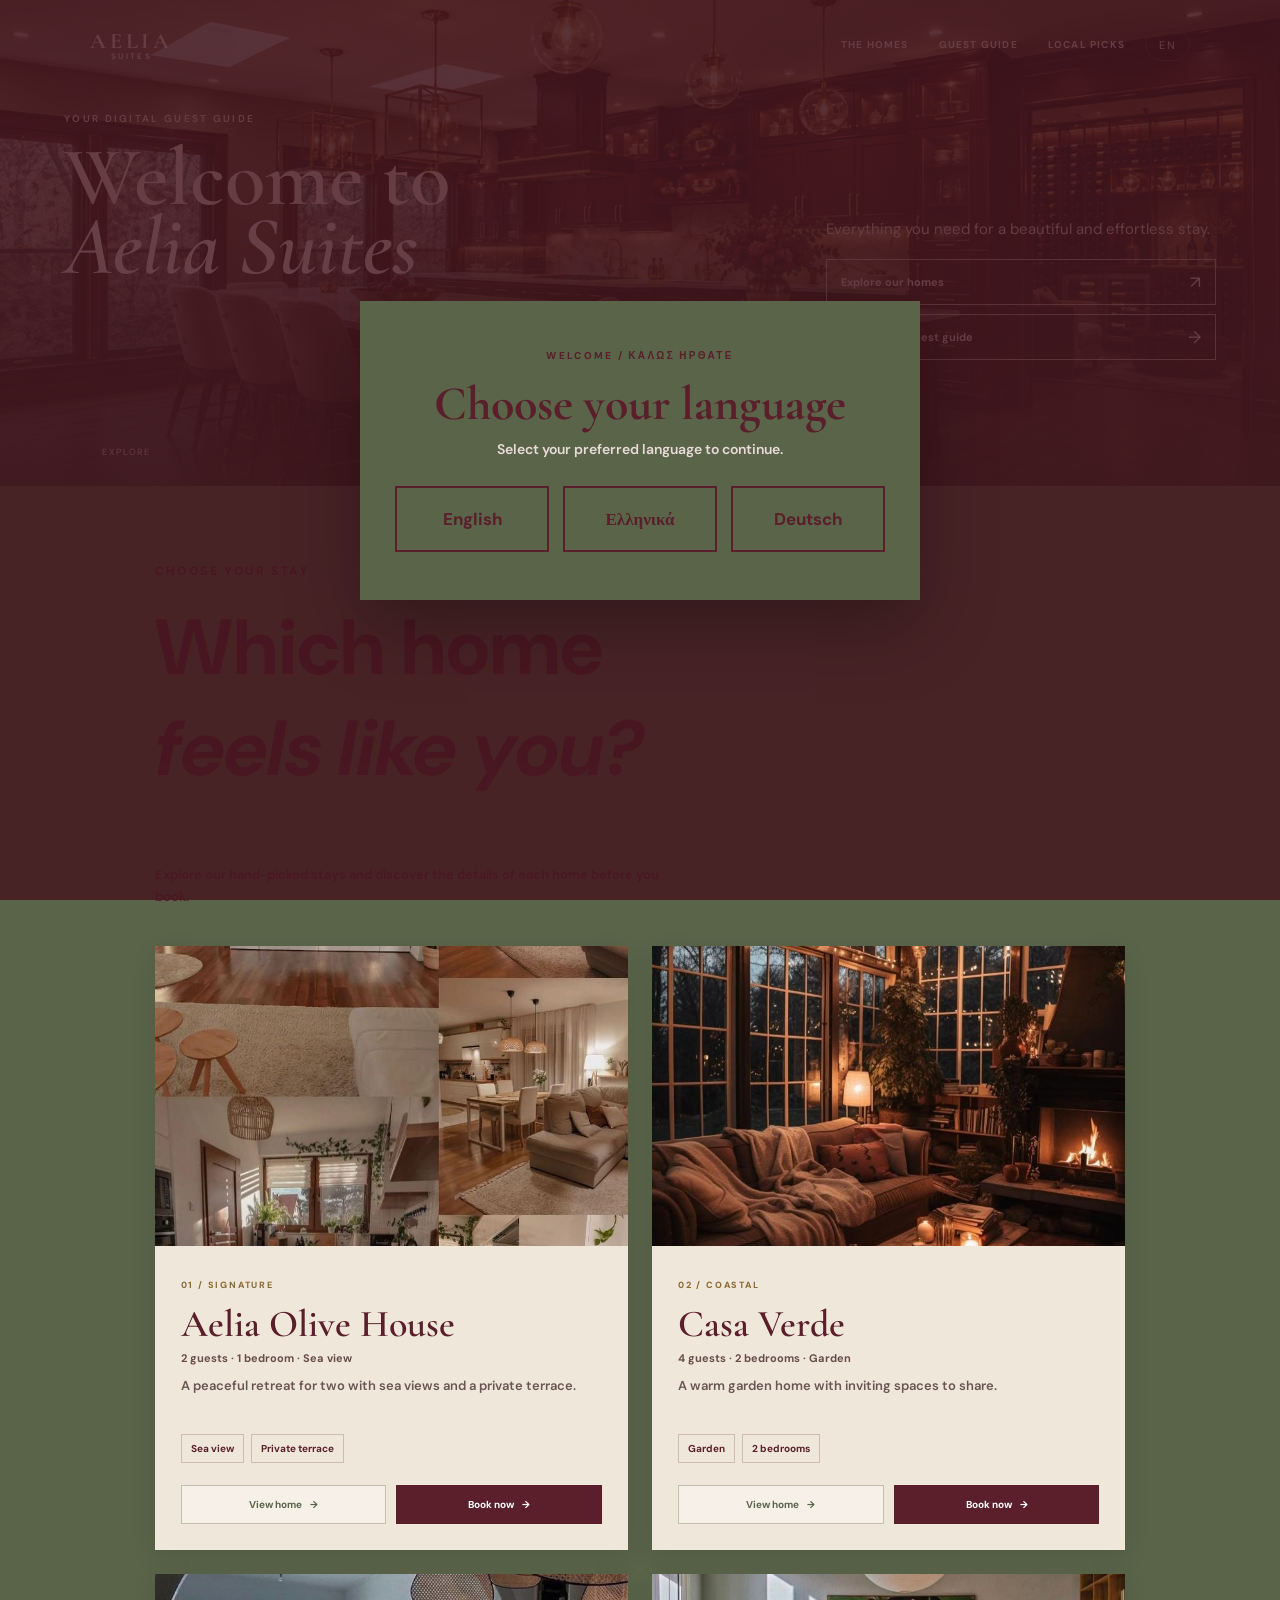
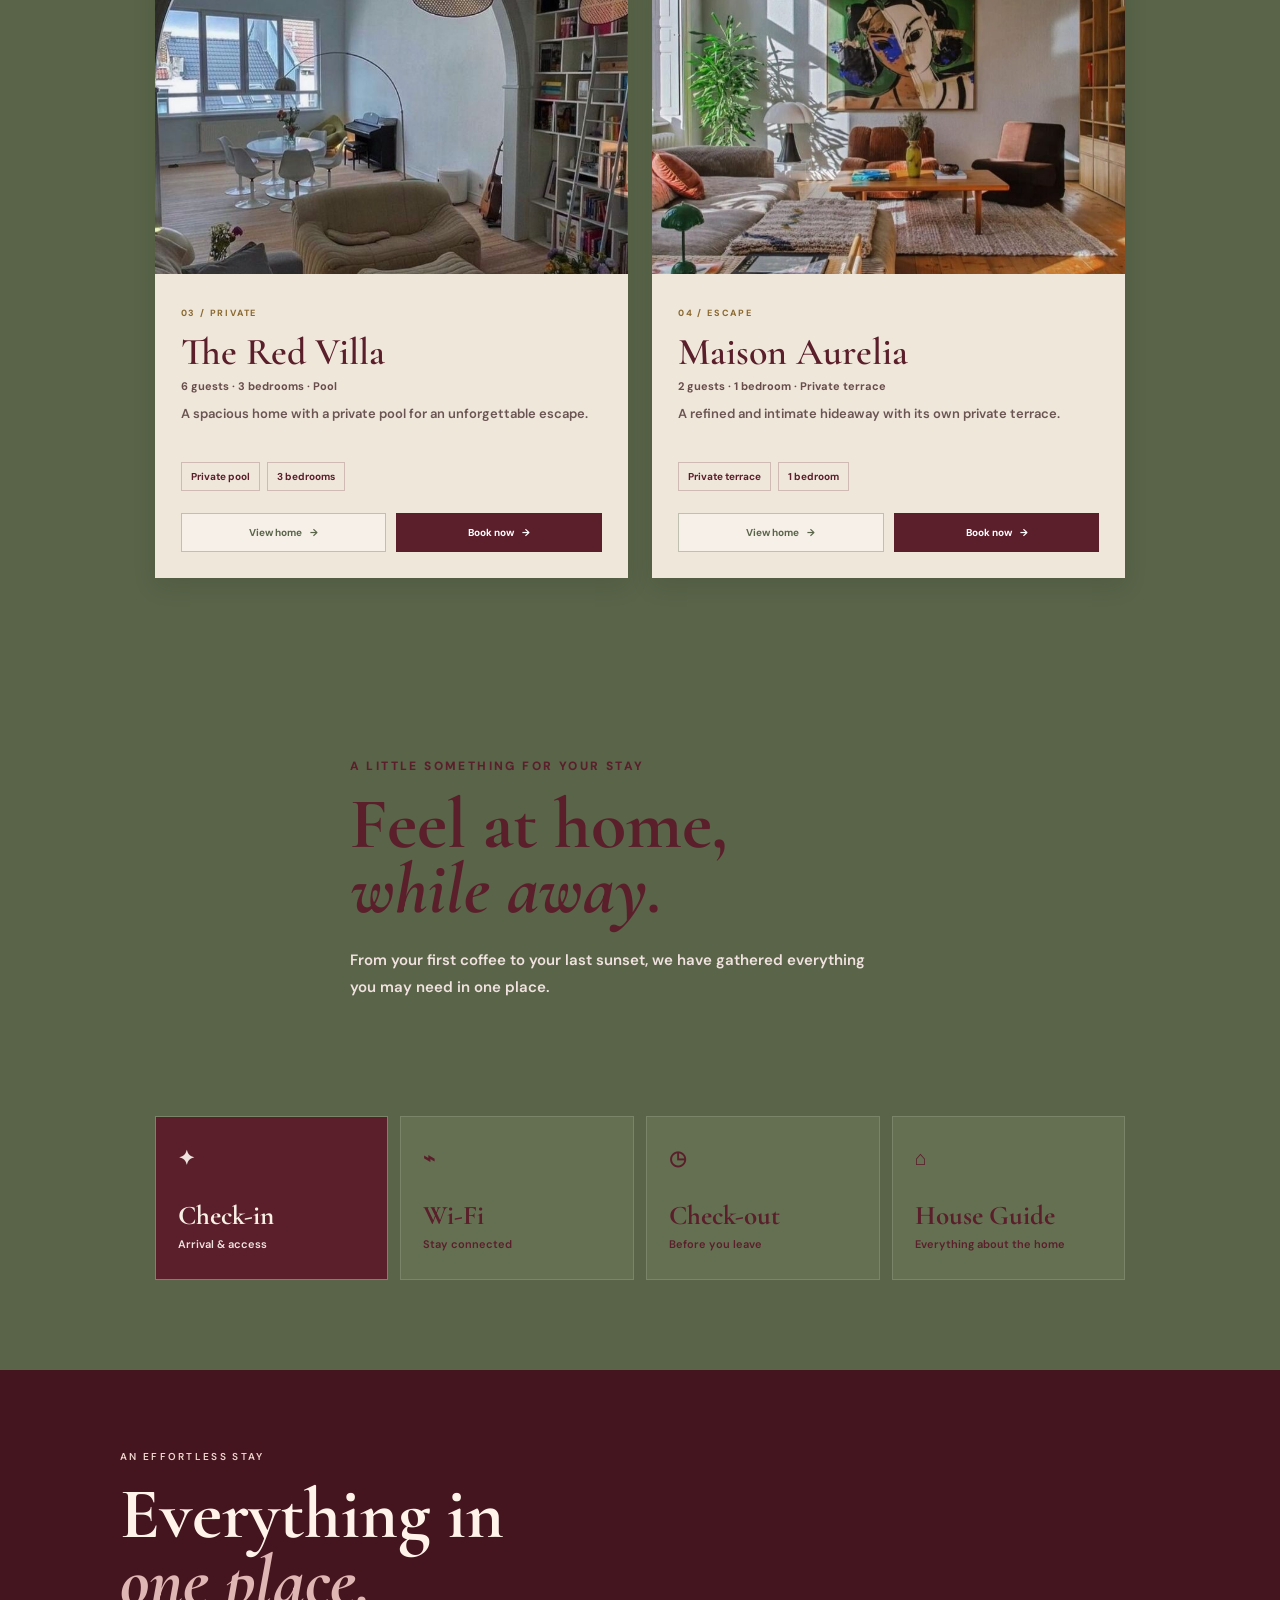
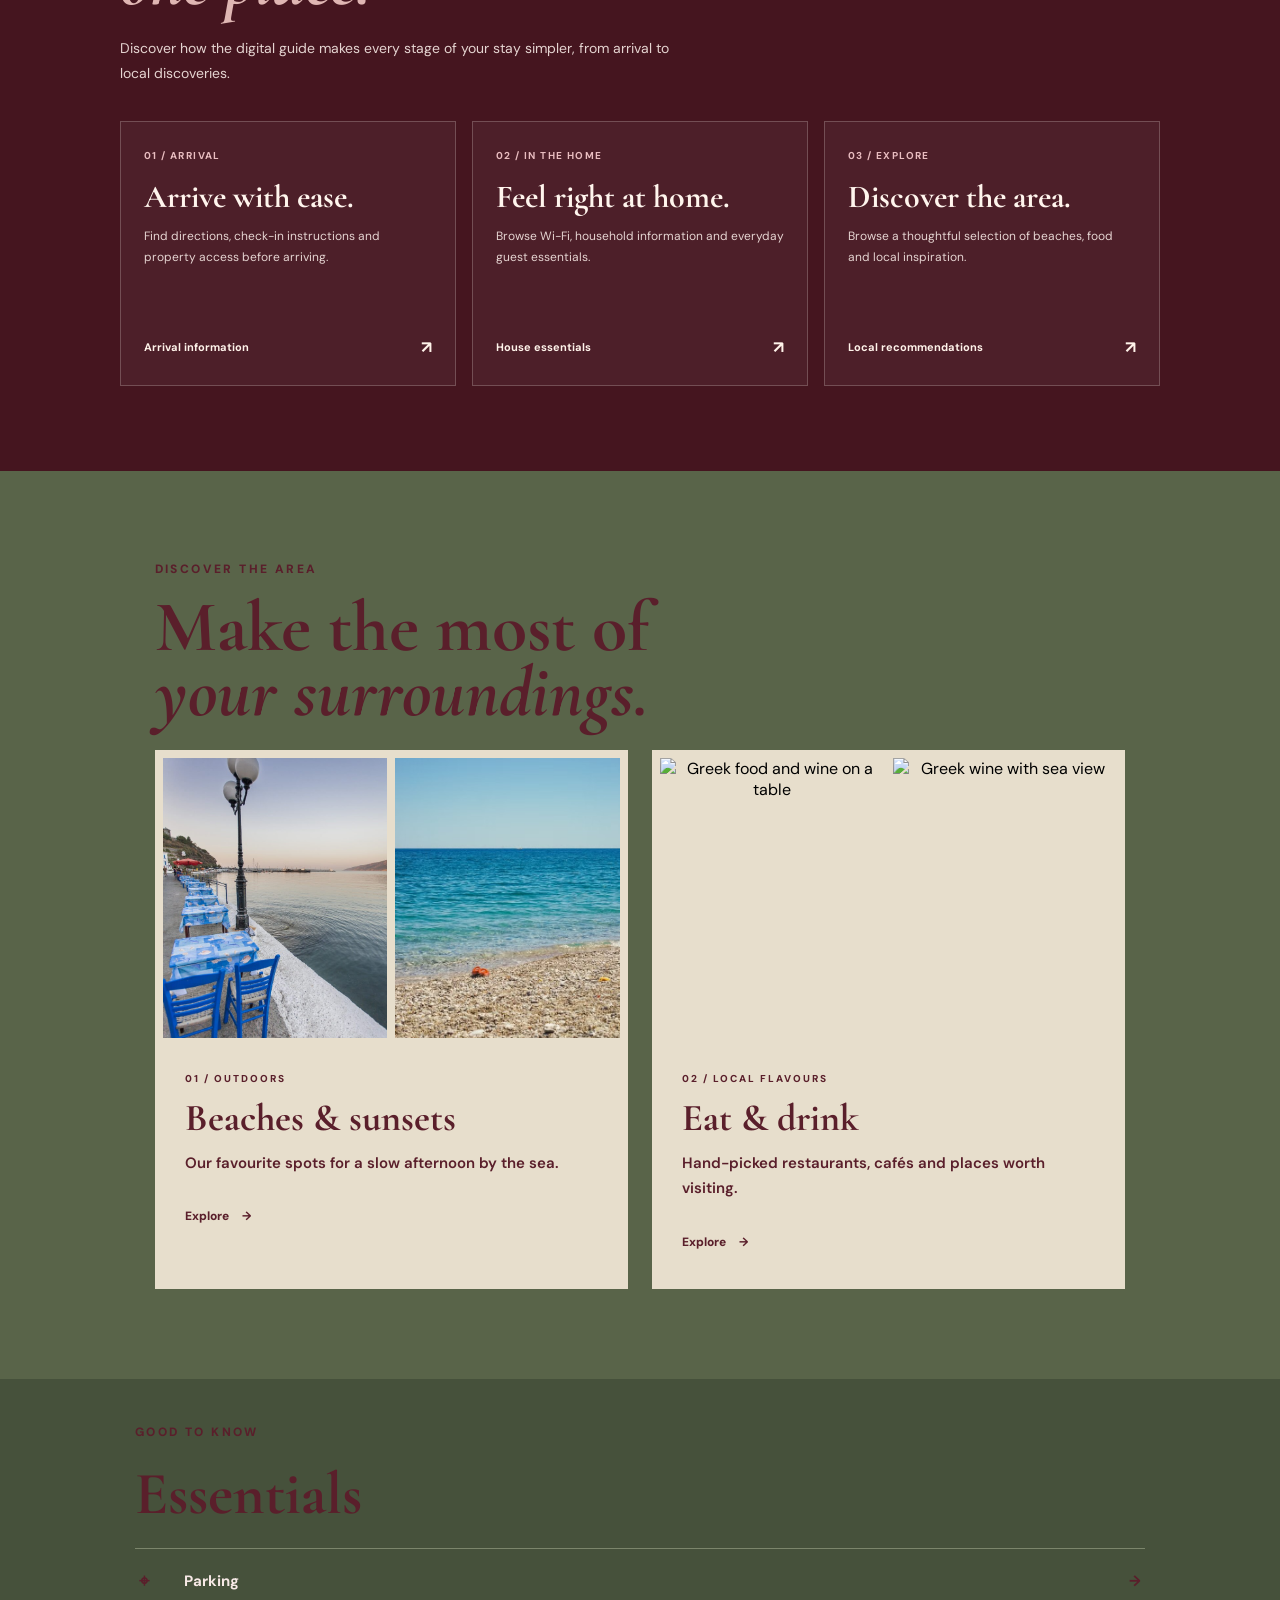
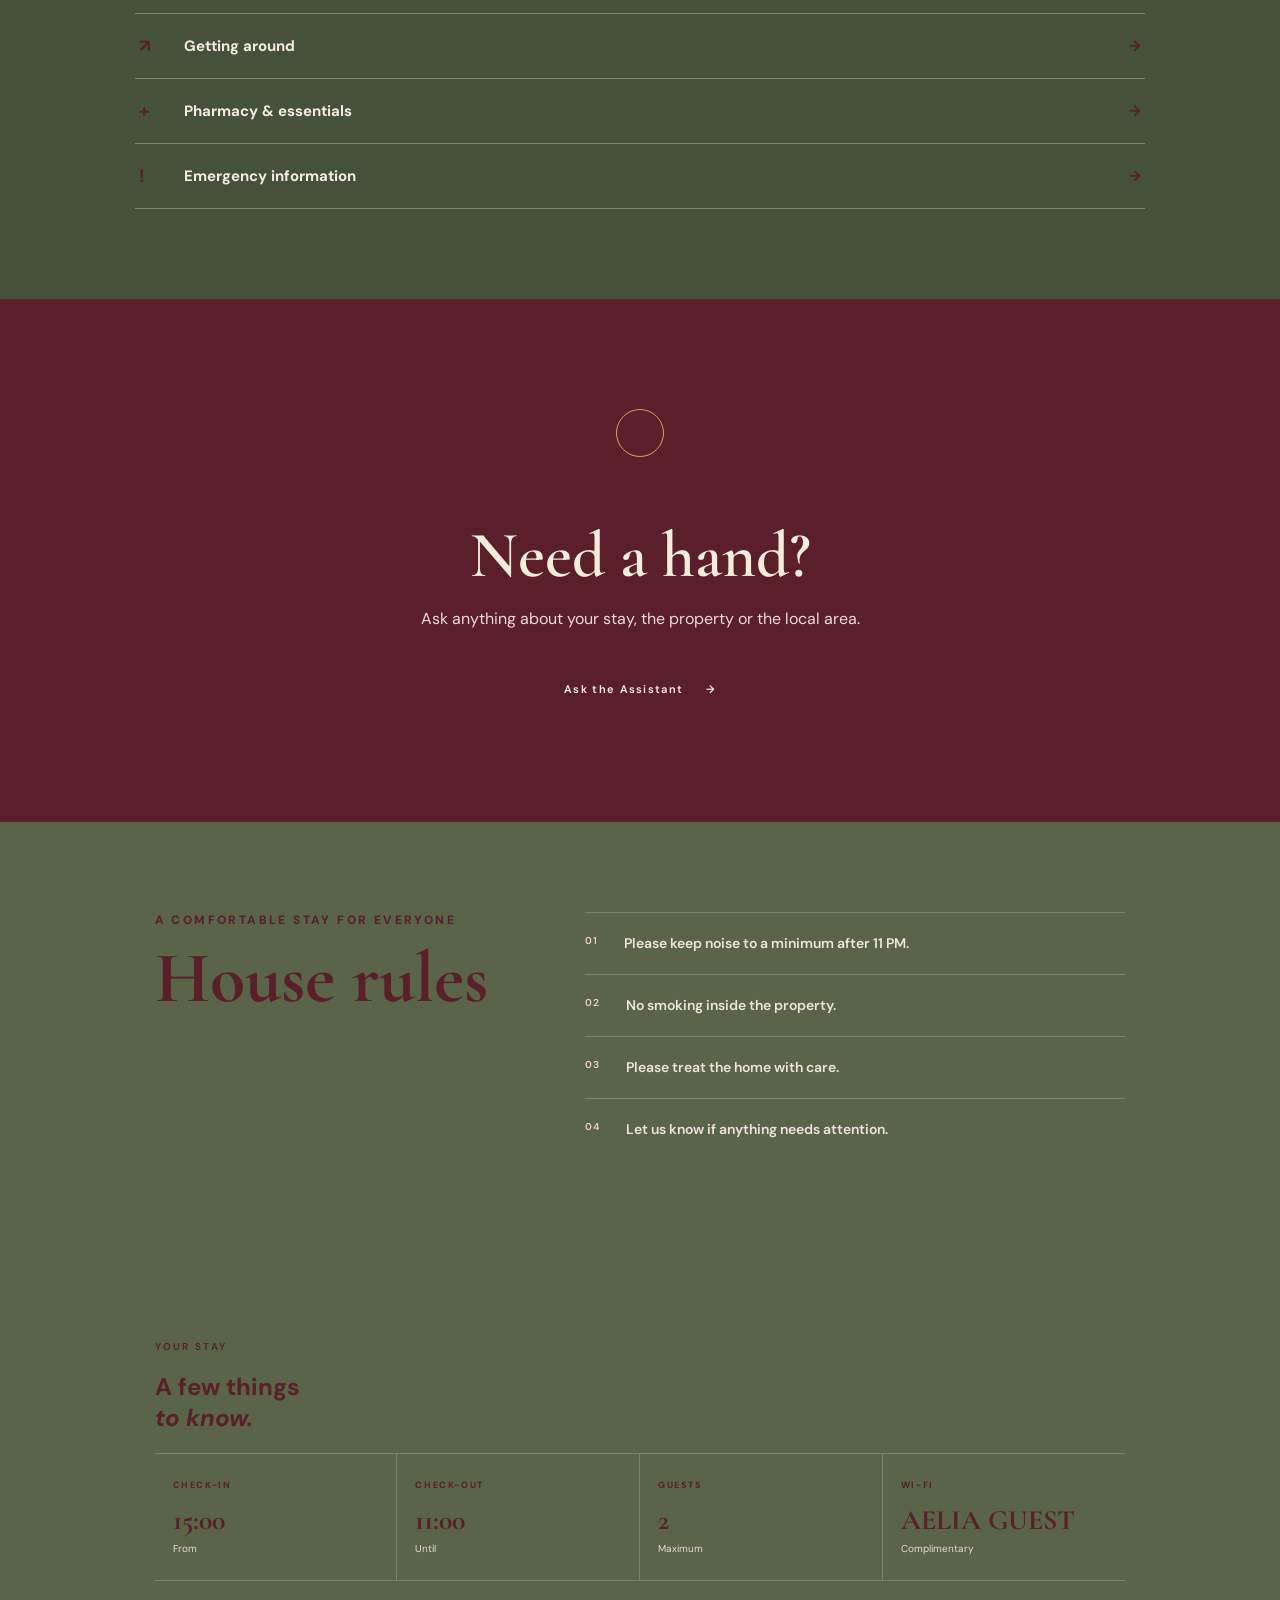
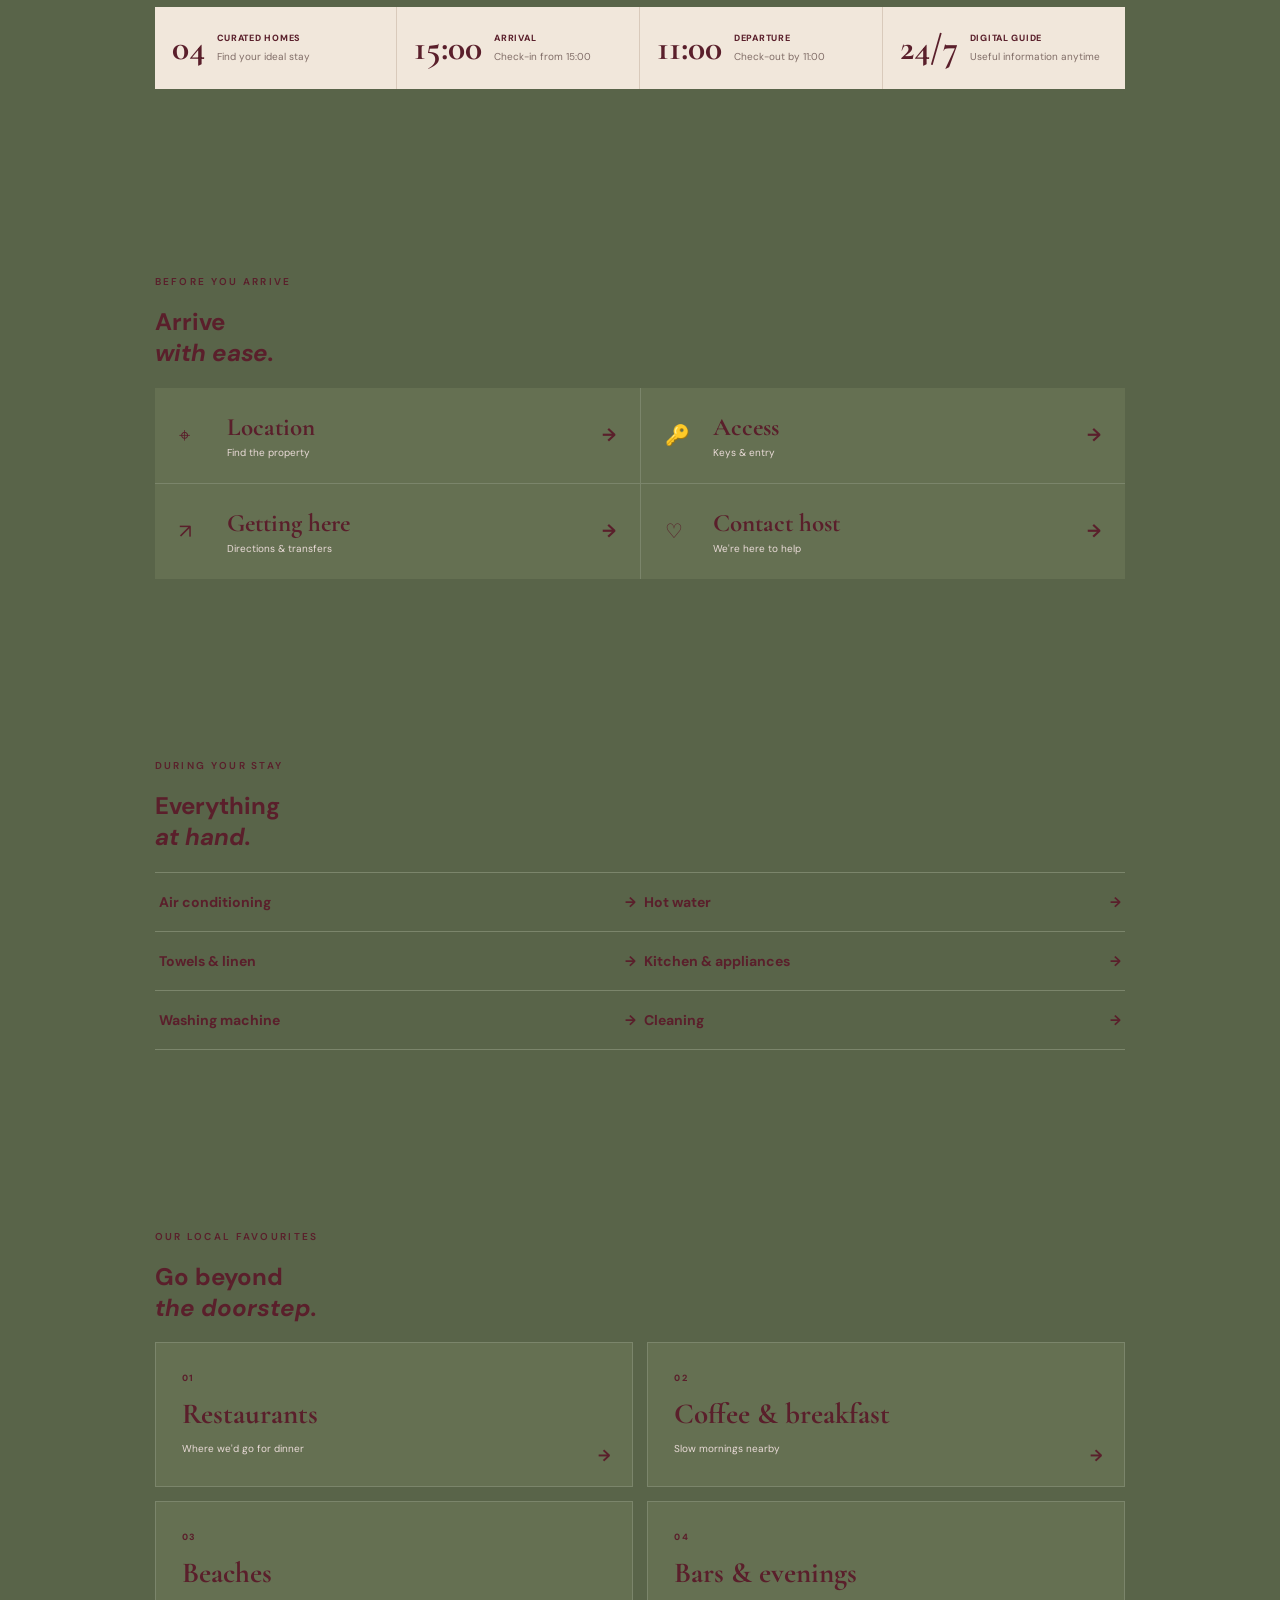
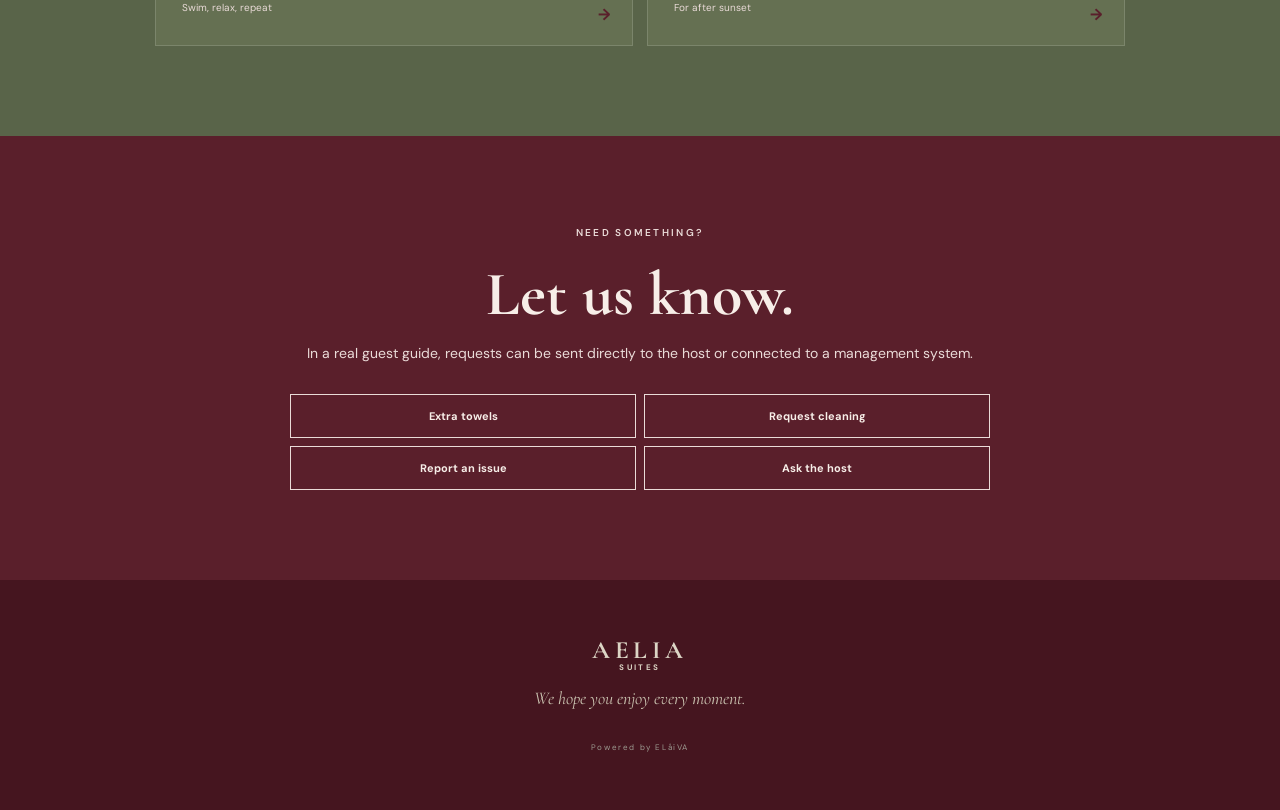
==== index.html @ 98fcf768 "Move hero description and action buttons to right, aligned with Suites" ====
<!DOCTYPE html>
<html lang="en">
<head>
<meta charset="UTF-8">
<meta name="viewport" content="width=device-width, initial-scale=1.0">
<meta name="theme-color" content="#536044">
<title>Aelia Suites — Guest Guide</title>
<link rel="preconnect" href="https://fonts.googleapis.com">
<link rel="preconnect" href="https://fonts.gstatic.com" crossorigin>
<link href="https://fonts.googleapis.com/css2?family=Cormorant+Garamond:wght@500;600;700&family=DM+Sans:wght@400;500;600&display=swap" rel="stylesheet">
<link rel="stylesheet" href="style.css?v=20261008-11">
<style>.stay-picker{padding-top:30px}.picker-intro{max-width:540px;color:#5a1f2b;line-height:1.7;font-size:13px}.house-grid{display:grid;grid-template-columns:repeat(2,1fr);gap:18px;margin-top:38px}.house-card{padding:0;border:0;background:#e5dccb;text-align:left;color:#36382f;overflow:hidden;transition:.3s}.house-card:hover{transform:translateY(-5px)}.house-card img{width:100%;height:320px;display:block;object-fit:cover}.house-card div{padding:22px 24px 25px}.house-card span{font-size:9px;letter-spacing:.2em;color:#8b6a32}.house-card h3{font:600 32px 'Cormorant Garamond';margin:8px 0 4px}.house-card p{font-size:11px;color:#777268;margin-bottom:20px}.house-card strong{font-size:10px;color:#596449}.house-card strong b{color:#a47a32;margin-left:10px}.property-details{display:grid;grid-template-columns:repeat(2,1fr);gap:1px;background:#d4c8b3;margin:25px 0}.property-details div{background:#f4ecdd;padding:15px}.property-details small{display:block;color:#8c877b;font-size:8px;letter-spacing:.15em;margin-bottom:5px}.property-details b{font:600 20px 'Cormorant Garamond';color:#3e4337}.modal-book{width:100%;margin-top:4px}@media(max-width:760px){.house-grid{grid-template-columns:1fr}.house-card img{height:250px}}</style><style>
.property-modal{max-width:720px;overflow:hidden;padding:0}
.property-modal .property-image{width:100%;height:330px;display:block;object-fit:cover}
.property-modal .property-copy{padding:28px 30px 30px}
.property-modal .property-copy .eyebrow{margin-top:0}
.property-modal .property-copy .property-book{margin-top:22px;width:100%}
.booking-modal{max-width:620px}
.booking-modal h2{margin-bottom:6px}
.booking-subtitle{font-size:12px;color:#777268;margin:0 0 22px;line-height:1.6}
.booking-form{display:grid;gap:14px}
.booking-form .field{display:grid;gap:7px}
.booking-form label{font-size:9px;letter-spacing:.14em;text-transform:uppercase;color:#777268}
.booking-form input,.booking-form select{width:100%;box-sizing:border-box;border:1px solid #d4c8b3;background:#f8f1e4;padding:13px 14px;font:500 13px 'DM Sans';color:#36382f;outline:none}
.booking-form input:focus,.booking-form select:focus{border-color:#a47a32}
.booking-row{display:grid;grid-template-columns:1fr 1fr;gap:14px}
.booking-note{font-size:10px;color:#8c877b;line-height:1.5;margin:2px 0}
.booking-success{display:none;text-align:center;padding:28px 10px}
.booking-success.show{display:block}
.booking-success h3{font:600 30px 'Cormorant Garamond';margin:8px 0}
.booking-success p{font-size:12px;color:#777268;line-height:1.6}
.booking-form.hidden{display:none}
@media(max-width:760px){.booking-row{grid-template-columns:1fr}.booking-modal{max-width:calc(100vw - 32px)}}
@media(max-width:760px){.property-modal .property-image{height:240px}.property-modal .property-copy{padding:22px}}
</style><style>
.language-modal{position:fixed;inset:0;background:rgba(69,21,31,.82);display:flex;align-items:center;justify-content:center;padding:20px;z-index:100}.language-box{width:min(560px,100%);background:#596449;color:#5a1f2b;text-align:center;padding:48px 35px;box-shadow:0 25px 70px rgba(0,0,0,.3)}.language-box .eyebrow{color:#5a1f2b;font-weight:800}.language-box h2{font:700 48px/1 "Cormorant Garamond";margin:8px 0 12px}.language-box>p:not(.eyebrow){font-size:14px;font-weight:600;color:#eadbd8}.language-options{display:grid;grid-template-columns:repeat(3,1fr);gap:14px;margin-top:28px}.language-options button{border:2px solid #5a1f2b;background:transparent;color:#5a1f2b;padding:20px 12px;font:700 17px "DM Sans";transition:.2s}.language-options button:hover{background:#5a1f2b;color:#f7eee8}.language-modal.hidden{display:none}@media(max-width:760px){.language-box{padding:38px 22px}.language-box h2{font-size:40px}.language-options{grid-template-columns:1fr}}
</style><style id="aelia-full-photo-on-mobile">
.aelia-full-mobile-photo{display:none}
@media(max-width:760px){
  .hero{min-height:0!important;background:#241d1c!important;padding-bottom:66px}
  .hero::before{display:none!important;content:none!important}
  .aelia-full-mobile-photo{display:block;width:100%;height:auto!important;max-width:100%;object-fit:contain!important;aspect-ratio:1536 / 668;position:relative;z-index:1}
  .hero-copy{padding:24px 7% 0!important;max-width:none}
  .hero-overlay{pointer-events:none}
  .hero .scroll{bottom:21px}
}
</style><style id="aelia-demo-improvements">
html{scroll-padding-top:24px}
.demo-top-nav{gap:20px}
.demo-top-links{margin-left:auto;display:flex;align-items:center;gap:clamp(15px,2.5vw,30px)}
.demo-top-links a{font-size:10px;letter-spacing:.12em;font-weight:700;color:#fff4ea;text-decoration:none;white-space:nowrap}
.demo-top-links a:hover{opacity:.7}
.demo-actions{display:flex;flex-wrap:wrap;gap:11px;margin-top:24px}
.demo-actions a{display:inline-flex;justify-content:space-between;align-items:center;gap:23px;padding:15px 18px;text-decoration:none;font-size:11px;font-weight:700;transition:transform .2s}
.demo-actions a:hover{transform:translateY(-2px)}
.demo-action-primary{background:transparent;color:#fff4ea;border:1px solid rgba(255,244,234,.7)}
.demo-action-secondary{color:#fff4ea;border:1px solid rgba(255,244,234,.7)}
.demo-actions b{font-size:17px;font-weight:400}
.demo-mobile-navigation{display:none}
.demo-quick-facts{display:grid;grid-template-columns:repeat(4,minmax(0,1fr));max-width:1150px;margin:-25px auto 0;position:relative;z-index:3;background:#f1e7db;color:#5a1f2b;box-shadow:0 13px 38px rgba(14,20,14,.19)}
.demo-quick-facts article{padding:23px 17px;display:flex;align-items:center;gap:12px;border-right:1px solid #d9cabb;min-width:0}
.demo-quick-facts article:last-child{border:0}
.demo-quick-facts strong{font:700 clamp(26px,2.8vw,39px)/1 'Cormorant Garamond',serif;white-space:nowrap}
.demo-quick-facts span{display:block;font-size:9px;font-weight:800;letter-spacing:.08em}
.demo-quick-facts small{display:block;color:#806d67;font-size:10px;line-height:1.5;margin-top:5px}
#stays{padding-top:77px}
#stays .house-grid{gap:24px}
#stays .house-card{background:#f0e7db;box-shadow:0 8px 22px rgba(25,35,19,.12)}
#stays .house-card:hover{box-shadow:0 17px 34px rgba(25,35,19,.2)}
#stays .house-card>img{height:300px;object-fit:cover}
#stays .house-card>div{padding:26px}
#stays .house-card h3{font-size:38px}
#stays .house-card .demo-home-meta{font-size:11px;color:#684d4b;font-weight:700;margin-bottom:10px}
#stays .house-card .demo-home-desc{font-size:13px;line-height:1.7;min-height:44px;color:#6a5553;margin:0 0 15px}
.demo-home-features{display:flex;flex-wrap:wrap;gap:7px;list-style:none;margin:0 0 22px;padding:0}
.demo-home-features li{border:1px solid rgba(90,31,43,.22);font-size:10px;font-weight:700;color:#5a1f2b;padding:7px 9px}
#stays .house-card .house-actions{padding:0}
.demo-experience{max-width:none;background:#45151f!important;color:#f6e9df;padding-top:80px;padding-bottom:85px}
.demo-experience-intro,.demo-experience-grid{max-width:1040px;margin-left:auto;margin-right:auto}
.demo-experience-intro .eyebrow{color:#efd4ce}
.demo-experience-intro h2{font:700 clamp(48px,6vw,72px)/.94 'Cormorant Garamond',serif;margin-bottom:20px;color:#fff3ea}
.demo-experience-intro h2 em{color:#dfb6b3}
.demo-experience-intro>p:last-child{font-size:14px;color:#e5d4d1;line-height:1.8;max-width:550px}
.demo-experience-grid{display:grid;grid-template-columns:repeat(3,minmax(0,1fr));gap:16px;margin-top:35px}
.demo-experience-grid article{display:flex;flex-direction:column;min-height:265px;padding:27px 23px;border:1px solid rgba(243,231,225,.23);background:rgba(255,255,255,.045)}
.demo-experience-grid article>span{font-size:10px;font-weight:700;letter-spacing:.14em;color:#e9bdc0}
.demo-experience-grid h3{font:700 32px/1.06 'Cormorant Garamond',serif;color:#fff5ed;margin:18px 0 12px}
.demo-experience-grid p{font-size:12px;line-height:1.7;color:#e5d4d1}
.demo-experience-grid a{display:flex;align-items:center;justify-content:space-between;color:#fff3ea;text-decoration:none;font-size:11px;font-weight:700;margin-top:auto}
.demo-experience-grid a b{font-size:17px}
@media(max-width:880px){.demo-top-links{gap:12px}.demo-top-links a{font-size:9px}.demo-quick-facts{margin:-18px 5% 0;grid-template-columns:repeat(2,minmax(0,1fr))}.demo-quick-facts article:nth-child(2){border:0}.demo-quick-facts article:nth-child(-n+2){border-bottom:1px solid #d9cabb}}
@media(max-width:760px){
.demo-top-links{display:none}
.demo-mobile-navigation{display:flex;gap:10px;justify-content:space-around;background:#45151f;padding:16px 10px}
.demo-mobile-navigation a{font-size:10px;letter-spacing:.05em;color:#f9e9e4;font-weight:700;text-decoration:none}
.demo-actions{margin-top:20px}
.demo-actions a{width:100%;min-height:47px}
.demo-quick-facts{margin:0;box-shadow:none}
.demo-quick-facts article{gap:9px;padding:18px 12px}
.demo-quick-facts strong{font-size:28px}
#stays{padding-top:60px}
#stays .house-card>img{height:260px}
#stays .house-card>div{padding:22px}
#stays .house-card h3{font-size:34px}
#stays .house-card .demo-home-desc{min-height:0}
.demo-experience{padding:65px 6%}
.demo-experience-grid{grid-template-columns:1fr;gap:11px}
.demo-experience-grid article{min-height:0;padding:23px}
.demo-experience-intro h2{font-size:52px}
}
@media(max-width:370px){.demo-quick-facts strong{font-size:23px}.demo-quick-facts article{gap:6px}}
@media(prefers-reduced-motion:reduce){.demo-actions a{transition:none}}
</style><style id="restored-guest-facts-placement">
/* Keep the original stay overview lower on the page; no floating strip under the hero. */
.demo-quick-facts-restored{margin:26px auto 6px;max-width:1020px;box-shadow:none}
@media(max-width:900px){.demo-quick-facts-restored{margin:24px 0 5px}}
</style></head>
<body><div class="language-modal" id="languageModal"><div class="language-box"><p class="eyebrow">WELCOME / ΚΑΛΩΣ ΗΡΘΑΤΕ</p><h2>Choose your language</h2><p>Select your preferred language to continue.</p><div class="language-options"><button onclick="setLanguage('en')">English</button><button onclick="setLanguage('el')">Ελληνικά</button><button onclick="setLanguage('de')">Deutsch</button></div></div></div>
<header class="hero">
  <div class="hero-overlay"></div>
  <nav class="demo-top-nav"><span class="brand">AELIA <small>SUITES</small></span><div class="demo-top-links"><a href="#stays">THE HOMES</a><a href="#guest-guide">GUEST GUIDE</a><a href="#local-picks">LOCAL PICKS</a></div><button type="button" class="lang" id="currentLang" onclick="showLanguagePicker();return false;">EN</button></nav>
  <img class="aelia-full-mobile-photo" src="assets/aelia-hero-desktop.jpg?v=20261008-5" width="1536" height="668" alt="Aelia Suites interior" decoding="async">
  <div class="hero-copy">
    <div class="hero-heading">
      <p class="eyebrow">YOUR DIGITAL GUEST GUIDE</p>
      <h1>Welcome to<br><em>Aelia Suites</em></h1>
    </div>
    <div class="hero-side-content">
      <p class="intro">Everything you need for a beautiful and effortless stay.</p>
      <div class="demo-actions"><a href="#stays" class="demo-action-primary">Explore our homes <b aria-hidden="true">↗</b></a><a href="#guest-guide" class="demo-action-secondary">Explore the guest guide <b aria-hidden="true">→</b></a></div>
    </div>
  </div>
  <div class="scroll">EXPLORE <span>↓</span></div>
</header>

<main>
<nav class="demo-mobile-navigation" aria-label="Explore the demo"><a href="#stays">THE HOMES</a><a href="#guest-guide">GUEST GUIDE</a><a href="#local-picks">LOCAL PICKS</a></nav>
<section class="stay-picker section" id="stays">
<div class="section-heading"><p class="eyebrow olive">CHOOSE YOUR STAY</p><h2>Which home<br><em>feels like you?</em></h2><p class="picker-intro">Explore our hand-picked stays and discover the details of each home before you book.</p></div>
<div class="house-grid">
<article class="house-card"><img src="airbnb.jpg" alt="Aelia Olive House"><div><span>01 / SIGNATURE</span><h3>Aelia Olive House</h3><p class="demo-home-meta">2 guests · 1 bedroom · Sea view</p><p class="demo-home-desc">A peaceful retreat for two with sea views and a private terrace.</p><ul class="demo-home-features"><li>Sea view</li><li>Private terrace</li></ul><div class="house-actions"><button type="button" onclick="openProperty(0)">View home <b>→</b></button><button type="button" class="book-now" onclick="openBookingFor(0)">Book now <b>→</b></button></div></div></article>
<article class="house-card"><img src="airbnb1.jpg" alt="Casa Verde"><div><span>02 / COASTAL</span><h3>Casa Verde</h3><p class="demo-home-meta">4 guests · 2 bedrooms · Garden</p><p class="demo-home-desc">A warm garden home with inviting spaces to share.</p><ul class="demo-home-features"><li>Garden</li><li>2 bedrooms</li></ul><div class="house-actions"><button type="button" onclick="openProperty(1)">View home <b>→</b></button><button type="button" class="book-now" onclick="openBookingFor(1)">Book now <b>→</b></button></div></div></article>
<article class="house-card"><img src="airbnb2.jpg" alt="The Red Villa"><div><span>03 / PRIVATE</span><h3>The Red Villa</h3><p class="demo-home-meta">6 guests · 3 bedrooms · Pool</p><p class="demo-home-desc">A spacious home with a private pool for an unforgettable escape.</p><ul class="demo-home-features"><li>Private pool</li><li>3 bedrooms</li></ul><div class="house-actions"><button type="button" onclick="openProperty(2)">View home <b>→</b></button><button type="button" class="book-now" onclick="openBookingFor(2)">Book now <b>→</b></button></div></div></article>
<article class="house-card"><img src="airbnb3.jpg" alt="Maison Aurelia"><div><span>04 / ESCAPE</span><h3>Maison Aurelia</h3><p class="demo-home-meta">2 guests · 1 bedroom · Private terrace</p><p class="demo-home-desc">A refined and intimate hideaway with its own private terrace.</p><ul class="demo-home-features"><li>Private terrace</li><li>1 bedroom</li></ul><div class="house-actions"><button type="button" onclick="openProperty(3)">View home <b>→</b></button><button type="button" class="book-now" onclick="openBookingFor(3)">Book now <b>→</b></button></div></div></article>
</div></section>

<section class="welcome section" id="guest-guide">
  <p class="eyebrow olive">A LITTLE SOMETHING FOR YOUR STAY</p>
  <h2>Feel at home,<br><em>while away.</em></h2>
  <p>From your first coffee to your last sunset, we have gathered everything you may need in one place.</p>
</section>

<section class="quick-grid section">
  <button class="card featured" onclick="openInfo('checkin')"><span>✦</span><strong>Check-in</strong><small>Arrival & access</small></button>
  <button class="card" onclick="openInfo('wifi')"><span>⌁</span><strong>Wi-Fi</strong><small>Stay connected</small></button>
  <button class="card" onclick="openInfo('checkout')"><span>◷</span><strong>Check-out</strong><small>Before you leave</small></button>
  <button class="card" onclick="openInfo('house')"><span>⌂</span><strong>House Guide</strong><small>Everything about the home</small></button>
</section>
<section class="demo-experience section" aria-label="Guest experience details">
  <div class="demo-experience-intro"><p class="eyebrow">AN EFFORTLESS STAY</p><h2>Everything in<br><em>one place.</em></h2><p>Discover how the digital guide makes every stage of your stay simpler, from arrival to local discoveries.</p></div>
  <div class="demo-experience-grid">
    <article><span>01 / ARRIVAL</span><h3>Arrive with ease.</h3><p>Find directions, check-in instructions and property access before arriving.</p><a href="#arrival-details">Arrival information <b aria-hidden="true">↗</b></a></article>
    <article><span>02 / IN THE HOME</span><h3>Feel right at home.</h3><p>Browse Wi-Fi, household information and everyday guest essentials.</p><a href="#during-details">House essentials <b aria-hidden="true">↗</b></a></article>
    <article><span>03 / EXPLORE</span><h3>Discover the area.</h3><p>Browse a thoughtful selection of beaches, food and local inspiration.</p><a href="#local-picks">Local recommendations <b aria-hidden="true">↗</b></a></article>
  </div>
</section>

<section class="discover section" id="local-picks">
  <div class="section-heading"><p class="eyebrow olive">DISCOVER THE AREA</p><h2>Make the most of<br><em>your surroundings.</em></h2></div>
  <div class="places">
    <article><div class="temporary-beach-gallery"><button type="button" onclick="openDiscoverGallery('beach',0)"><img src="assets/beach-tables.jpg" alt="Seafront tables by the water"></button><button type="button" onclick="openDiscoverGallery('beach',1)"><img src="assets/beach-sea.jpg" alt="Beach and clear blue sea"></button></div><div class="place-text"><span>01 / OUTDOORS</span><h3>Beaches & sunsets</h3><p>Our favourite spots for a slow afternoon by the sea.</p><button onclick="openDiscoverGallery('beach',0)">Explore <b>→</b></button></div></article>
    <article><div class="temporary-food-gallery"><button type="button" onclick="openDiscoverGallery('food',0)"><img src="https://images.unsplash.com/photo-1647952390988-14776f4662f5?fm=jpg&ixlib=rb-4.1.0&q=82&w=1800" alt="Greek food and wine on a table"></button><button type="button" onclick="openDiscoverGallery('food',1)"><img src="https://images.unsplash.com/photo-1568044401410-a95b08960705?auto=format&fit=crop&fm=jpg&ixlib=rb-4.1.0&q=82&w=1800" alt="Greek wine with sea view"></button></div><div class="place-text"><span>02 / LOCAL FLAVOURS</span><h3>Eat & drink</h3><p>Hand-picked restaurants, cafés and places worth visiting.</p><button onclick="openDiscoverGallery('food',0)">Explore <b>→</b></button></div></article>
  </div>
</section>

<section class="essentials section">
  <p class="eyebrow olive">GOOD TO KNOW</p>
  <h2>Essentials</h2>
  <div class="essential-list">
    <button onclick="showToast('Parking: private parking is available beside the property.')"><span>⌖</span> Parking <b>→</b></button>
    <button onclick="showToast('Need a taxi? Ask our assistant for help.')"><span>↗</span> Getting around <b>→</b></button>
    <button onclick="showToast('The nearest pharmacy is 4 minutes away by car.')"><span>+</span> Pharmacy & essentials <b>→</b></button>
    <button onclick="showToast('Emergency services: 112')"><span>!</span> Emergency information <b>→</b></button>
  </div>
</section>

<section class="assistant section">
  <div class="assistant-inner">
    <div class="assistant-mark">✦</div>
    <p class="eyebrow">YOUR PERSONAL GUEST ASSISTANT</p>
    <h2>Need a hand?</h2>
    <p>Ask anything about your stay, the property or the local area.</p>
    <button class="gold-btn" onclick="openChat()">Ask the Assistant <span>→</span></button>
  </div>
</section>

<section class="rules section">
  <div><p class="eyebrow olive">A COMFORTABLE STAY FOR EVERYONE</p><h2>House rules</h2></div>
  <ul><li><span>01</span>Please keep noise to a minimum after 11 PM.</li><li><span>02</span>No smoking inside the property.</li><li><span>03</span>Please treat the home with care.</li><li><span>04</span>Let us know if anything needs attention.</li></ul>
</section>
<section class="guest-overview section"><div class="section-heading"><p class="eyebrow olive">YOUR STAY</p><h2>A few things<br><em>to know.</em></h2></div><div class="stay-overview-grid"><div><span>CHECK-IN</span><strong>15:00</strong><small>From</small></div><div><span>CHECK-OUT</span><strong>11:00</strong><small>Until</small></div><div><span>GUESTS</span><strong>2</strong><small>Maximum</small></div><div><span>WI-FI</span><strong>AELIA GUEST</strong><small>Complimentary</small></div></div>
<section class="demo-quick-facts demo-quick-facts-restored" aria-label="Aelia Suites stay overview">
  <article><strong>04</strong><div><span>CURATED HOMES</span><small>Find your ideal stay</small></div></article>
  <article><strong>15:00</strong><div><span>ARRIVAL</span><small>Check-in from 15:00</small></div></article>
  <article><strong>11:00</strong><div><span>DEPARTURE</span><small>Check-out by 11:00</small></div></article>
  <article><strong>24/7</strong><div><span>DIGITAL GUIDE</span><small>Useful information anytime</small></div></article>
</section>
</section>
<section class="arrival section" id="arrival-details"><div class="section-heading"><p class="eyebrow olive">BEFORE YOU ARRIVE</p><h2>Arrive<br><em>with ease.</em></h2></div><div class="arrival-grid"><button onclick="openGuestExtra('location')"><span>⌖</span><div><strong>Location</strong><small>Find the property</small></div><b>→</b></button><button onclick="openGuestExtra('access')"><span>🔑</span><div><strong>Access</strong><small>Keys & entry</small></div><b>→</b></button><button onclick="openGuestExtra('directions')"><span>↗</span><div><strong>Getting here</strong><small>Directions & transfers</small></div><b>→</b></button><button onclick="openGuestExtra('host')"><span>♡</span><div><strong>Contact host</strong><small>We're here to help</small></div><b>→</b></button></div></section>
<section class="during-stay section" id="during-details"><div class="section-heading"><p class="eyebrow olive">DURING YOUR STAY</p><h2>Everything<br><em>at hand.</em></h2></div><div class="during-grid"><button onclick="openGuestExtra('aircon')">Air conditioning <b>→</b></button><button onclick="openGuestExtra('hotwater')">Hot water <b>→</b></button><button onclick="openGuestExtra('towels')">Towels & linen <b>→</b></button><button onclick="openGuestExtra('kitchen')">Kitchen & appliances <b>→</b></button><button onclick="openGuestExtra('washing')">Washing machine <b>→</b></button><button onclick="openGuestExtra('cleaning')">Cleaning <b>→</b></button></div></section>
<section class="local-favourites section"><div class="section-heading"><p class="eyebrow olive">OUR LOCAL FAVOURITES</p><h2>Go beyond<br><em>the doorstep.</em></h2></div><div class="local-grid"><button onclick="openGuestExtra('restaurants')"><span>01</span><strong>Restaurants</strong><small>Where we'd go for dinner</small><b>→</b></button><button onclick="openGuestExtra('coffee')"><span>02</span><strong>Coffee & breakfast</strong><small>Slow mornings nearby</small><b>→</b></button><button onclick="openGuestExtra('beaches2')"><span>03</span><strong>Beaches</strong><small>Swim, relax, repeat</small><b>→</b></button><button onclick="openGuestExtra('bars')"><span>04</span><strong>Bars & evenings</strong><small>For after sunset</small><b>→</b></button></div></section>
<section class="requests section"><div class="request-inner"><p class="eyebrow">NEED SOMETHING?</p><h2>Let us know.</h2><p>In a real guest guide, requests can be sent directly to the host or connected to a management system.</p><div class="request-grid"><button onclick="openGuestRequest('towelsRequest')">Extra towels</button><button onclick="openGuestRequest('cleaningRequest')">Request cleaning</button><button onclick="openGuestRequest('issue')">Report an issue</button><button onclick="openGuestRequest('question')">Ask the host</button></div></div></section>
</main>

<footer><div class="brand">AELIA <small>SUITES</small></div><p>We hope you enjoy every moment.</p><span>Powered by ELåiVA</span></footer>

<div class="modal" id="modal" onclick="closeModal(event)"><div class="modal-box property-modal"><button class="close" onclick="closeModal()">×</button><img id="modalImage" class="property-image" src="" alt=""><div class="property-copy"><p class="eyebrow olive" id="modalEyebrow"></p><h2 id="modalTitle"></h2><p id="modalText"></p><button class="property-view-all property-only" id="propertyViewAll" type="button" onclick="scrollToPropertyPhotos()" hidden>View all photos ↓</button><div class="property-gallery-wrap property-only" id="propertyGalleryWrap" hidden><p class="property-gallery-title" id="propertyGalleryTitle">Inside the home</p><div class="property-gallery" id="propertyGallery"></div></div><div class="property-tour property-only" hidden><p class="property-tour-title" id="propertyTourTitle">Explore the home</p><div class="property-details" id="propertyDetails"></div></div><button class="gold-btn property-book" id="propertyBook" onclick="openBooking()">Book this home <span>→</span></button></div></div></div>
<div class="discover-lightbox" id="discoverLightbox" onclick="closeDiscoverGallery(event)"><button class="discover-lightbox-close" type="button" onclick="closeDiscoverGallery()">×</button><button class="discover-lightbox-nav discover-lightbox-prev" type="button" onclick="event.stopPropagation();stepDiscoverGallery(-1)">‹</button><div class="discover-lightbox-inner"><img id="discoverLightboxImage" class="discover-lightbox-image" src="" alt=""><div id="discoverLightboxCaption" class="discover-lightbox-caption"></div><div id="discoverLightboxThumbs" class="discover-lightbox-thumbs"></div></div><button class="discover-lightbox-nav discover-lightbox-next" type="button" onclick="event.stopPropagation();stepDiscoverGallery(1)">›</button></div>
<div class="room-lightbox" id="roomLightbox" onclick="closeRoomPhoto(event)"><button class="room-lightbox-close" type="button" onclick="closeRoomPhoto()">×</button><button class="room-lightbox-nav room-lightbox-prev" type="button" onclick="event.stopPropagation();stepRoomPhoto(-1)">‹</button><div class="room-lightbox-inner"><img class="room-lightbox-image" id="roomLightboxImage" src="" alt=""><div class="room-lightbox-caption" id="roomLightboxCaption"></div><div class="room-lightbox-thumbs" id="roomLightboxThumbs"></div></div><button class="room-lightbox-nav room-lightbox-next" type="button" onclick="event.stopPropagation();stepRoomPhoto(1)">›</button></div>
<div class="modal" id="bookingModal" onclick="closeBooking(event)"><div class="modal-box booking-modal"><button class="close" onclick="closeBooking()">×</button><div id="bookingContent"><p class="eyebrow olive">BOOK YOUR STAY</p><h2 id="bookingTitle"></h2><p class="booking-subtitle" id="bookingSubtitle"></p><form class="booking-form" onsubmit="submitBooking(event)"><div class="booking-row"><div class="field"><label>Check-in</label><input id="bookingCheckin" type="date" required></div><div class="field"><label>Check-out</label><input id="bookingCheckout" type="date" required></div></div><div class="field"><label id="bookingNameLabel">Full name</label><input id="bookingName" type="text" placeholder="Your full name" required></div><div class="field"><label>Phone</label><input id="bookingPhone" type="tel" placeholder="+30 ..." required></div><div class="field"><label>Number of guests</label><select id="guestCount" required></select></div><div class="payment-demo-block"><div class="payment-demo-warning"><strong>DEMO PAYMENT</strong><span>Do not enter real card details. This is a demonstration only and no payment will be processed.</span></div><div class="field"><label>Cardholder name</label><input id="bookingCardholder" type="text" autocomplete="off" placeholder="Cardholder name" required></div><div class="field"><label>Card number</label><input id="bookingPayment" type="text" inputmode="numeric" autocomplete="off" maxlength="19" placeholder="0000 0000 0000 0000" required></div><div class="booking-row"><div class="field"><label>Expiry date</label><input id="bookingExpiry" type="text" inputmode="numeric" autocomplete="off" maxlength="5" placeholder="MM/YY" required></div><div class="field"><label>CVV</label><input id="bookingCvv" type="password" inputmode="numeric" autocomplete="off" maxlength="4" placeholder="123" required></div></div></div><p class="booking-note">Demo booking only — no real payment will be processed.</p><button class="gold-btn" type="submit">Confirm & pay <span>→</span></button></form></div><div class="booking-success" id="bookingSuccess"><div class="assistant-mark">✦</div><h3>Booking request received.</h3><p>Thank you. Your stay request has been submitted successfully.</p><button class="gold-btn" onclick="closeBooking()">Done</button></div></div></div>

<div class="chat" id="chat"><div class="chat-head"><div><b>Aelia Assistant</b><small>Here to help</small></div><button onclick="closeChat()">×</button></div><div class="messages"><div class="bubble bot">Hello! How can I help you during your stay?</div><div class="suggestions"><button data-chat-suggestion="food" onclick="askSuggestion('food')">Where should I eat?</button><button data-chat-suggestion="checkout" onclick="askSuggestion('checkout')">Check-out time</button><button data-chat-suggestion="things" onclick="askSuggestion('things')">Things to do</button></div></div><div class="chat-input"><input id="question" placeholder="Ask anything..." onkeydown="if(event.key==='Enter') ask(this.value)"><button onclick="ask(document.getElementById('question').value)">→</button></div></div>
<div class="toast" id="toast"></div>
<script src="script.js?v=20261008-4"></script><script>
let currentLanguage=localStorage.getItem('aeliaLanguage')||null;
const T={
en:{
'THE HOMES':'THE HOMES','GUEST GUIDE':'GUEST GUIDE','LOCAL PICKS':'LOCAL PICKS','Explore our homes':'Explore our homes','Explore the guest guide':'Explore the guest guide','CURATED HOMES':'CURATED HOMES','Find your ideal stay':'Find your ideal stay','ARRIVAL':'ARRIVAL','DEPARTURE':'DEPARTURE','Check-in from 15:00':'Check-in from 15:00','Check-out by 11:00':'Check-out by 11:00','DIGITAL GUIDE':'DIGITAL GUIDE','Useful information anytime':'Useful information anytime','A peaceful retreat for two with sea views and a private terrace.':'A peaceful retreat for two with sea views and a private terrace.','A warm garden home with inviting spaces to share.':'A warm garden home with inviting spaces to share.','A spacious home with a private pool for an unforgettable escape.':'A spacious home with a private pool for an unforgettable escape.','A refined and intimate hideaway with its own private terrace.':'A refined and intimate hideaway with its own private terrace.','Sea view':'Sea view','Private terrace':'Private terrace','Garden':'Garden','2 bedrooms':'2 bedrooms','Private pool':'Private pool','3 bedrooms':'3 bedrooms','1 bedroom':'1 bedroom','AN EFFORTLESS STAY':'AN EFFORTLESS STAY','Everything in':'Everything in','one place.':'one place.','Discover how the digital guide makes every stage of your stay simpler, from arrival to local discoveries.':'Discover how the digital guide makes every stage of your stay simpler, from arrival to local discoveries.','01 / ARRIVAL':'01 / ARRIVAL','02 / IN THE HOME':'02 / IN THE HOME','03 / EXPLORE':'03 / EXPLORE','Arrive with ease.':'Arrive with ease.','Feel right at home.':'Feel right at home.','Discover the area.':'Discover the area.','Find directions, check-in instructions and property access before arriving.':'Find directions, check-in instructions and property access before arriving.','Browse Wi-Fi, household information and everyday guest essentials.':'Browse Wi-Fi, household information and everyday guest essentials.','Browse a thoughtful selection of beaches, food and local inspiration.':'Browse a thoughtful selection of beaches, food and local inspiration.','Arrival information':'Arrival information','House essentials':'House essentials','Local recommendations':'Local recommendations',
'YOUR DIGITAL GUEST GUIDE':'YOUR DIGITAL GUEST GUIDE','Welcome to':'Welcome to','Everything you need for a beautiful and effortless stay.':'Everything you need for a beautiful and effortless stay.','EXPLORE':'EXPLORE','CHOOSE YOUR STAY':'CHOOSE YOUR STAY','Which home':'Which home','feels like you?':'feels like you?','Explore our hand-picked stays and discover the details of each home before you book.':'Explore our hand-picked stays and discover the details of each home before you book.','View home':'View home','Book now':'Book now','Explore the home':'Explore the home','2 guests · 1 bedroom · Sea view':'2 guests · 1 bedroom · Sea view','4 guests · 2 bedrooms · Garden':'4 guests · 2 bedrooms · Garden','6 guests · 3 bedrooms · Pool':'6 guests · 3 bedrooms · Pool','2 guests · 1 bedroom · Private terrace':'2 guests · 1 bedroom · Private terrace','A LITTLE SOMETHING FOR YOUR STAY':'A LITTLE SOMETHING FOR YOUR STAY','Feel at home,':'Feel at home,','while away.':'while away.','From your first coffee to your last sunset, we have gathered everything you may need in one place.':'From your first coffee to your last sunset, we have gathered everything you may need in one place.','Check-in':'Check-in','Arrival & access':'Arrival & access','Wi-Fi':'Wi-Fi','Stay connected':'Stay connected','Check-out':'Check-out','Before you leave':'Before you leave','House Guide':'House Guide','Everything about the home':'Everything about the home','DISCOVER THE AREA':'DISCOVER THE AREA','Make the most of':'Make the most of','your surroundings.':'your surroundings.','01 / OUTDOORS':'01 / OUTDOORS','02 / LOCAL FLAVOURS':'02 / LOCAL FLAVOURS','Beaches & sunsets':'Beaches & sunsets','Our favourite spots for a slow afternoon by the sea.':'Our favourite spots for a slow afternoon by the sea.','Eat & drink':'Eat & drink','Hand-picked restaurants, cafés and places worth visiting.':'Hand-picked restaurants, cafés and places worth visiting.','Explore':'Explore','GOOD TO KNOW':'GOOD TO KNOW','Essentials':'Essentials','Parking':'Parking','Getting around':'Getting around','Pharmacy & essentials':'Pharmacy & essentials','Emergency information':'Emergency information','YOUR PERSONAL GUEST ASSISTANT':'YOUR PERSONAL GUEST ASSISTANT','Need a hand?':'Need a hand?','Ask anything about your stay, the property or the local area.':'Ask anything about your stay, the property or the local area.','Ask the Assistant':'Ask the Assistant','A COMFORTABLE STAY FOR EVERYONE':'A COMFORTABLE STAY FOR EVERYONE','House rules':'House rules','Please keep noise to a minimum after 11 PM.':'Please keep noise to a minimum after 11 PM.','No smoking inside the property.':'No smoking inside the property.','Please treat the home with care.':'Please treat the home with care.','Let us know if anything needs attention.':'Let us know if anything needs attention.','We hope you enjoy every moment.':'We hope you enjoy every moment.','Powered by ELåiVA':'Powered by ELåiVA','Book this home →':'Book this home →','Aelia Olive House':'Aelia Olive House','Casa Verde':'Casa Verde','The Red Villa':'The Red Villa','Maison Aurelia':'Maison Aurelia','SIGNATURE':'SIGNATURE','COASTAL':'COASTAL','PRIVATE':'PRIVATE','ESCAPE':'ESCAPE','A calm, sun-filled retreat designed for slow mornings and long evenings. Perfect for couples looking for a private, elegant escape.':'A calm, sun-filled retreat designed for slow mornings and long evenings. Perfect for couples looking for a private, elegant escape.','A warm coastal home surrounded by greenery, with generous spaces for friends or a small family.':'A warm coastal home surrounded by greenery, with generous spaces for friends or a small family.','A characterful villa for longer stays, with a private pool, spacious living areas and room to slow down.':'A characterful villa for longer stays, with a private pool, spacious living areas and room to slow down.','An intimate hideaway with a private terrace, soft interiors and everything you need for a peaceful stay.':'An intimate hideaway with a private terrace, soft interiors and everything you need for a peaceful stay.','BOOK YOUR STAY':'BOOK YOUR STAY','Full name':'Full name','Your full name':'Your full name','Phone':'Phone','Number of guests':'Number of guests','Payment':'Payment','Cardholder name':'Cardholder name','Card number':'Card number','Expiry date':'Expiry date','CVV':'CVV','DEMO PAYMENT':'DEMO PAYMENT','Do not enter real card details. This is a demonstration only and no payment will be processed.':'Do not enter real card details. This is a demonstration only and no payment will be processed.','Confirm & pay →':'Confirm & pay →','Demo booking only — no real payment will be processed.':'Demo booking only — no real payment will be processed.','Booking request received.':'Booking request received.','Thank you. Your stay request has been submitted successfully.':'Thank you. Your stay request has been submitted successfully.','Done':'Done','Aelia Assistant':'Aelia Assistant','Here to help':'Here to help','Hello! How can I help you during your stay?':'Hello! How can I help you during your stay?','Where should I eat?':'Where should I eat?','Check-out time':'Check-out time','Things to do':'Things to do','Ask anything...':'Ask anything...','YOUR STAY':'YOUR STAY','A few things':'A few things','to know.':'to know.','CHECK-IN':'CHECK-IN','CHECK-OUT':'CHECK-OUT','GUESTS':'GUESTS','WI-FI':'WI-FI','From':'From','Until':'Until','Maximum':'Maximum','Complimentary':'Complimentary','BEFORE YOU ARRIVE':'BEFORE YOU ARRIVE','Arrive':'Arrive','with ease.':'with ease.','Location':'Location','Find the property':'Find the property','Access':'Access','Keys & entry':'Keys & entry','Getting here':'Getting here','Directions & transfers':'Directions & transfers','Contact host':'Contact host','We\'re here to help':'We\'re here to help','DURING YOUR STAY':'DURING YOUR STAY','Everything':'Everything','at hand.':'at hand.','Air conditioning':'Air conditioning','Hot water':'Hot water','Towels & linen':'Towels & linen','Kitchen & appliances':'Kitchen & appliances','Washing machine':'Washing machine','Cleaning':'Cleaning','OUR LOCAL FAVOURITES':'OUR LOCAL FAVOURITES','Go beyond':'Go beyond','the doorstep.':'the doorstep.','Restaurants':'Restaurants','Where we\'d go for dinner':'Where we\'d go for dinner','Coffee & breakfast':'Coffee & breakfast','Slow mornings nearby':'Slow mornings nearby','Beaches':'Beaches','Swim, relax, repeat':'Swim, relax, repeat','Bars & evenings':'Bars & evenings','For after sunset':'For after sunset','NEED SOMETHING?':'NEED SOMETHING?','Let us know.':'Let us know.','In a real guest guide, requests can be sent directly to the host or connected to a management system.':'In a real guest guide, requests can be sent directly to the host or connected to a management system.','Extra towels':'Extra towels','Request cleaning':'Request cleaning','Report an issue':'Report an issue','Ask the host':'Ask the host'},
de:{
'THE HOMES':'UNTERKÜNFTE','GUEST GUIDE':'GÄSTEFÜHRER','LOCAL PICKS':'LOKALE TIPPS','Explore our homes':'Unterkünfte entdecken','Explore the guest guide':'Gästeführer entdecken','CURATED HOMES':'AUSGEWÄHLTE UNTERKÜNFTE','Find your ideal stay':'Finden Sie Ihre ideale Unterkunft','ARRIVAL':'ANREISE','DEPARTURE':'ABREISE','Check-in from 15:00':'Check-in ab 15:00 Uhr','Check-out by 11:00':'Check-out bis 11:00 Uhr','DIGITAL GUIDE':'DIGITALER GUIDE','Useful information anytime':'Nützliche Informationen jederzeit','A peaceful retreat for two with sea views and a private terrace.':'Ein ruhiger Rückzugsort für zwei mit Meerblick und privater Terrasse.','A warm garden home with inviting spaces to share.':'Ein einladendes Zuhause mit Garten und Platz zum Zusammensein.','A spacious home with a private pool for an unforgettable escape.':'Ein großzügiges Zuhause mit privatem Pool für eine unvergessliche Auszeit.','A refined and intimate hideaway with its own private terrace.':'Ein stilvoller Rückzugsort mit eigener privater Terrasse.','Sea view':'Meerblick','Private terrace':'Private Terrasse','Garden':'Garten','2 bedrooms':'2 Schlafzimmer','Private pool':'Privater Pool','3 bedrooms':'3 Schlafzimmer','1 bedroom':'1 Schlafzimmer','AN EFFORTLESS STAY':'EIN ENTSPANNTER AUFENTHALT','Everything in':'Alles an','one place.':'einem Ort.','Discover how the digital guide makes every stage of your stay simpler, from arrival to local discoveries.':'Entdecken Sie, wie der digitale Gästeführer Ihren Aufenthalt von der Anreise bis zur Erkundung erleichtert.','01 / ARRIVAL':'01 / ANREISE','02 / IN THE HOME':'02 / IM HAUS','03 / EXPLORE':'03 / ENTDECKEN','Arrive with ease.':'Entspannt ankommen.','Feel right at home.':'Wie zu Hause fühlen.','Discover the area.':'Die Umgebung entdecken.','Find directions, check-in instructions and property access before arriving.':'Finden Sie vor Ihrer Anreise Wegbeschreibung, Check-in-Informationen und Zugangshinweise.','Browse Wi-Fi, household information and everyday guest essentials.':'Entdecken Sie WLAN, Hausinformationen und alles Wichtige für Ihren Aufenthalt.','Browse a thoughtful selection of beaches, food and local inspiration.':'Entdecken Sie ausgewählte Strände, Restaurants und lokale Erlebnisse.','Arrival information':'Anreiseinformationen','House essentials':'Hausausstattung','Local recommendations':'Lokale Empfehlungen','YOUR DIGITAL GUEST GUIDE':'IHR DIGITALER GÄSTEFÜHRER','Welcome to':'Willkommen bei','Everything you need for a beautiful and effortless stay.':'Alles, was Sie für einen schönen und entspannten Aufenthalt brauchen.','EXPLORE':'ENTDECKEN','CHOOSE YOUR STAY':'WÄHLEN SIE IHRE UNTERKUNFT','Which home':'Welches Zuhause','feels like you?':'passt zu Ihnen?','Explore our hand-picked stays and discover the details of each home before you book.':'Entdecken Sie unsere ausgewählten Unterkünfte und erfahren Sie mehr über jedes Zuhause, bevor Sie buchen.','View home':'Unterkunft ansehen','Book now':'Jetzt buchen','Explore the home':'Unterkunft entdecken','2 guests · 1 bedroom · Sea view':'2 Gäste · 1 Schlafzimmer · Meerblick','4 guests · 2 bedrooms · Garden':'4 Gäste · 2 Schlafzimmer · Garten','6 guests · 3 bedrooms · Pool':'6 Gäste · 3 Schlafzimmer · Pool','2 guests · 1 bedroom · Private terrace':'2 Gäste · 1 Schlafzimmer · Private Terrasse','A LITTLE SOMETHING FOR YOUR STAY':'ETWAS BESONDERES FÜR IHREN AUFENTHALT','Feel at home,':'Fühlen Sie sich wie zu Hause,','while away.':'und genießen Sie Ihre Zeit.','From your first coffee to your last sunset, we have gathered everything you may need in one place.':'Von Ihrem ersten Kaffee bis zum letzten Sonnenuntergang finden Sie hier alles, was Sie brauchen könnten.','Check-in':'Check-in','Arrival & access':'Ankunft & Zugang','Wi-Fi':'WLAN','Stay connected':'In Verbindung bleiben','Check-out':'Check-out','Before you leave':'Vor Ihrer Abreise','House Guide':'Hausführer','Everything about the home':'Alles über die Unterkunft','DISCOVER THE AREA':'DIE UMGEBUNG ENTDECKEN','Make the most of':'Genießen Sie','your surroundings.':'Ihre Umgebung in vollen Zügen.','01 / OUTDOORS':'01 / DRAUSSEN','02 / LOCAL FLAVOURS':'02 / LOKALE GENÜSSE','Beaches & sunsets':'Strände & Sonnenuntergänge','Our favourite spots for a slow afternoon by the sea.':'Unsere Lieblingsorte für einen entspannten Nachmittag am Meer.','Eat & drink':'Essen & Trinken','Hand-picked restaurants, cafés and places worth visiting.':'Ausgewählte Restaurants, Cafés und sehenswerte Orte.','Explore':'Entdecken','GOOD TO KNOW':'GUT ZU WISSEN','Essentials':'Wichtiges','Parking':'Parken','Getting around':'Unterwegs','Pharmacy & essentials':'Apotheke & wichtige Dinge','Emergency information':'Notfallinformationen','YOUR PERSONAL GUEST ASSISTANT':'IHR PERSÖNLICHER GÄSTEASSISTENT','Need a hand?':'Brauchen Sie Hilfe?','Ask anything about your stay, the property or the local area.':'Fragen Sie alles über Ihren Aufenthalt, die Unterkunft oder die Umgebung.','Ask the Assistant':'Assistent fragen','A COMFORTABLE STAY FOR EVERYONE':'EIN ANGENEHMER AUFENTHALT FÜR ALLE','House rules':'Hausregeln','Please keep noise to a minimum after 11 PM.':'Bitte halten Sie den Lärm nach 23 Uhr auf ein Minimum.','No smoking inside the property.':'Rauchen ist in der Unterkunft nicht gestattet.','Please treat the home with care.':'Bitte gehen Sie sorgsam mit der Unterkunft um.','Let us know if anything needs attention.':'Informieren Sie uns, wenn etwas Aufmerksamkeit benötigt.','We hope you enjoy every moment.':'Wir hoffen, Sie genießen jeden Moment.','Powered by ELåiVA':'Powered by ELåiVA','Book this home →':'Diese Unterkunft buchen →','Aelia Olive House':'Aelia Olive House','Casa Verde':'Casa Verde','The Red Villa':'The Red Villa','Maison Aurelia':'Maison Aurelia','SIGNATURE':'SIGNATURE','COASTAL':'KÜSTE','PRIVATE':'PRIVAT','ESCAPE':'RÜCKZUG','A calm, sun-filled retreat designed for slow mornings and long evenings. Perfect for couples looking for a private, elegant escape.':'Ein ruhiger, sonniger Rückzugsort für entspannte Morgen und lange Abende. Perfekt für Paare, die eine private, elegante Auszeit suchen.','A warm coastal home surrounded by greenery, with generous spaces for friends or a small family.':'Ein warmes Zuhause an der Küste, umgeben von Grün, mit viel Platz für Freunde oder eine kleine Familie.','A characterful villa for longer stays, with a private pool, spacious living areas and room to slow down.':'Eine besondere Villa für längere Aufenthalte mit privatem Pool, großzügigen Wohnbereichen und viel Raum zum Entspannen.','An intimate hideaway with a private terrace, soft interiors and everything you need for a peaceful stay.':'Ein gemütlicher Rückzugsort mit privater Terrasse und allem, was Sie für einen erholsamen Aufenthalt brauchen.','BOOK YOUR STAY':'IHREN AUFENTHALT BUCHEN','Full name':'Vollständiger Name','Your full name':'Vollständiger Name','Phone':'Telefon','Number of guests':'Anzahl der Gäste','Payment':'Zahlung','Cardholder name':'Name des Karteninhabers','Card number':'Kartennummer','Expiry date':'Ablaufdatum','CVV':'CVV','DEMO PAYMENT':'DEMO-ZAHLUNG','Do not enter real card details. This is a demonstration only and no payment will be processed.':'Bitte geben Sie keine echten Kartendaten ein. Dies ist nur eine Demo und es wird keine Zahlung verarbeitet.','Confirm & pay →':'Bestätigen & bezahlen →','Demo booking only — no real payment will be processed.':'Nur Demo-Buchung — es wird keine echte Zahlung verarbeitet.','Booking request received.':'Buchungsanfrage erhalten.','Thank you. Your stay request has been submitted successfully.':'Vielen Dank. Ihre Anfrage wurde erfolgreich übermittelt.','Done':'Fertig','Aelia Assistant':'Aelia Assistent','Here to help':'Wir helfen Ihnen gerne','Hello! How can I help you during your stay?':'Hallo! Wie kann ich Ihnen während Ihres Aufenthalts helfen?','Where should I eat?':'Wo kann ich essen?','Check-out time':'Check-out-Zeit','Things to do':'Aktivitäten','Ask anything...':'Fragen Sie mich alles...','YOUR STAY':'IHR AUFENTHALT','A few things':'Ein paar Dinge','to know.':'die Sie wissen sollten.','CHECK-IN':'CHECK-IN','CHECK-OUT':'CHECK-OUT','GUESTS':'GÄSTE','WI-FI':'WLAN','From':'Ab','Until':'Bis','Maximum':'Maximal','Complimentary':'Inklusive','BEFORE YOU ARRIVE':'VOR IHRER ANKUNFT','Arrive':'Ankommen','with ease.':'ganz entspannt.','Location':'Standort','Find the property':'Unterkunft finden','Access':'Zugang','Keys & entry':'Schlüssel & Eingang','Getting here':'Anreise','Directions & transfers':'Anfahrt & Transfers','Contact host':'Gastgeber kontaktieren','We\'re here to help':'Wir sind für Sie da','DURING YOUR STAY':'WÄHREND IHRES AUFENTHALTS','Everything':'Alles','at hand.':'griffbereit.','Air conditioning':'Klimaanlage','Hot water':'Warmwasser','Towels & linen':'Handtücher & Bettwäsche','Kitchen & appliances':'Küche & Geräte','Washing machine':'Waschmaschine','Cleaning':'Reinigung','OUR LOCAL FAVOURITES':'UNSERE LOKALEN FAVORITEN','Go beyond':'Entdecken Sie mehr als','the doorstep.':'nur die Unterkunft.','Restaurants':'Restaurants','Where we\'d go for dinner':'Wo wir zum Abendessen hingehen würden','Coffee & breakfast':'Kaffee & Frühstück','Slow mornings nearby':'Ruhige Morgen in der Nähe','Beaches':'Strände','Swim, relax, repeat':'Schwimmen, entspannen, wiederholen','Bars & evenings':'Bars & Abende','For after sunset':'Für nach Sonnenuntergang','NEED SOMETHING?':'BRAUCHEN SIE ETWAS?','Let us know.':'Lassen Sie es uns wissen.','In a real guest guide, requests can be sent directly to the host or connected to a management system.':'In einem echten Gästeführer können Anfragen direkt an den Gastgeber gesendet oder mit einem Verwaltungssystem verbunden werden.','Extra towels':'Zusätzliche Handtücher','Request cleaning':'Reinigung anfragen','Report an issue':'Problem melden','Ask the host':'Gastgeber fragen'},
el:{
'THE HOMES':'ΚΑΤΟΙΚΙΕΣ','GUEST GUIDE':'ΟΔΗΓΟΣ ΔΙΑΜΟΝΗΣ','LOCAL PICKS':'ΤΟΠΙΚΕΣ ΠΡΟΤΑΣΕΙΣ','Explore our homes':'Ανακαλύψτε τις κατοικίες','Explore the guest guide':'Δείτε τον οδηγό διαμονής','CURATED HOMES':'ΕΠΙΛΕΓΜΕΝΕΣ ΚΑΤΟΙΚΙΕΣ','Find your ideal stay':'Βρείτε την ιδανική διαμονή','ARRIVAL':'ΑΦΙΞΗ','DEPARTURE':'ΑΝΑΧΩΡΗΣΗ','Check-in from 15:00':'Άφιξη από τις 15:00','Check-out by 11:00':'Αναχώρηση έως τις 11:00','DIGITAL GUIDE':'ΨΗΦΙΑΚΟΣ ΟΔΗΓΟΣ','Useful information anytime':'Χρήσιμες πληροφορίες οποιαδήποτε στιγμή','A peaceful retreat for two with sea views and a private terrace.':'Μια ήρεμη κατοικία για δύο με θέα στη θάλασσα και ιδιωτική βεράντα.','A warm garden home with inviting spaces to share.':'Μια φιλόξενη κατοικία με κήπο και χώρους για όμορφες στιγμές.','A spacious home with a private pool for an unforgettable escape.':'Μια ευρύχωρη κατοικία με ιδιωτική πισίνα για ξεχωριστή διαμονή.','A refined and intimate hideaway with its own private terrace.':'Ένα ζεστό και κομψό καταφύγιο με ιδιωτική βεράντα.','Sea view':'Θέα στη θάλασσα','Private terrace':'Ιδιωτική βεράντα','Garden':'Κήπος','2 bedrooms':'2 υπνοδωμάτια','Private pool':'Ιδιωτική πισίνα','3 bedrooms':'3 υπνοδωμάτια','1 bedroom':'1 υπνοδωμάτιο','AN EFFORTLESS STAY':'ΜΙΑ ΞΕΓΝΟΙΑΣΤΗ ΔΙΑΜΟΝΗ','Everything in':'Όλα συγκεντρωμένα','one place.':'σε ένα σημείο.','Discover how the digital guide makes every stage of your stay simpler, from arrival to local discoveries.':'Δείτε πώς ο ψηφιακός οδηγός σάς διευκολύνει από την άφιξη μέχρι την εξερεύνηση της περιοχής.','01 / ARRIVAL':'01 / ΑΦΙΞΗ','02 / IN THE HOME':'02 / ΣΤΟ ΣΠΙΤΙ','03 / EXPLORE':'03 / ΕΞΕΡΕΥΝΗΣΗ','Arrive with ease.':'Φτάστε με άνεση.','Feel right at home.':'Νιώστε σαν στο σπίτι σας.','Discover the area.':'Ανακαλύψτε την περιοχή.','Find directions, check-in instructions and property access before arriving.':'Βρείτε οδηγίες διαδρομής, άφιξης και πρόσβασης πριν φτάσετε στην κατοικία.','Browse Wi-Fi, household information and everyday guest essentials.':'Δείτε πληροφορίες Wi-Fi, παροχές σπιτιού και όσα χρειάζεστε στη διαμονή σας.','Browse a thoughtful selection of beaches, food and local inspiration.':'Ανακαλύψτε προτάσεις για παραλίες, γεύσεις και τοπικές εμπειρίες.','Arrival information':'Πληροφορίες άφιξης','House essentials':'Παροχές σπιτιού','Local recommendations':'Τοπικές προτάσεις',
'YOUR DIGITAL GUEST GUIDE':'Ο ΨΗΦΙΑΚΟΣ ΟΔΗΓΟΣ ΔΙΑΜΟΝΗΣ ΣΑΣ','Welcome to':'Καλώς ήρθατε στο','Everything you need for a beautiful and effortless stay.':'Όλα όσα χρειάζεστε για μια όμορφη και ξέγνοιαστη διαμονή.','EXPLORE':'ΕΞΕΡΕΥΝΗΣΤΕ','CHOOSE YOUR STAY':'ΕΠΙΛΕΞΤΕ ΤΗ ΔΙΑΜΟΝΗ ΣΑΣ','Which home':'Ποιο σπίτι','feels like you?':'ταιριάζει σε εσάς;','Explore our hand-picked stays and discover the details of each home before you book.':'Εξερευνήστε τις επιλεγμένες κατοικίες μας και δείτε τις λεπτομέρειες κάθε σπιτιού πριν κάνετε κράτηση.','View home':'Δείτε το σπίτι','Book now':'Κάντε κράτηση','Explore the home':'Εξερευνήστε το σπίτι','2 guests · 1 bedroom · Sea view':'2 επισκέπτες · 1 υπνοδωμάτιο · Θέα στη θάλασσα','4 guests · 2 bedrooms · Garden':'4 επισκέπτες · 2 υπνοδωμάτια · Κήπος','6 guests · 3 bedrooms · Pool':'6 επισκέπτες · 3 υπνοδωμάτια · Πισίνα','2 guests · 1 bedroom · Private terrace':'2 επισκέπτες · 1 υπνοδωμάτιο · Ιδιωτική βεράντα','A LITTLE SOMETHING FOR YOUR STAY':'ΚΑΤΙ ΞΕΧΩΡΙΣΤΟ ΓΙΑ ΤΗ ΔΙΑΜΟΝΗ ΣΑΣ','Feel at home,':'Νιώστε σαν στο σπίτι σας,','while away.':'και απολαύστε τη διαμονή σας.','From your first coffee to your last sunset, we have gathered everything you may need in one place.':'Από τον πρώτο σας καφέ μέχρι το τελευταίο ηλιοβασίλεμα, συγκεντρώσαμε όλα όσα μπορεί να χρειαστείτε σε ένα σημείο.','Check-in':'Άφιξη','Arrival & access':'Άφιξη & πρόσβαση','Wi-Fi':'Wi-Fi','Stay connected':'Παραμείνετε συνδεδεμένοι','Check-out':'Αναχώρηση','Before you leave':'Πριν φύγετε','House Guide':'Οδηγός σπιτιού','Everything about the home':'Όλα όσα αφορούν το σπίτι','DISCOVER THE AREA':'ΑΝΑΚΑΛΥΨΤΕ ΤΗΝ ΠΕΡΙΟΧΗ','Make the most of':'Απολαύστε στο έπακρο','your surroundings.':'το περιβάλλον γύρω σας.','01 / OUTDOORS':'01 / ΕΞΩΤΕΡΙΚΟΙ ΧΩΡΟΙ','02 / LOCAL FLAVOURS':'02 / ΤΟΠΙΚΕΣ ΓΕΥΣΕΙΣ','Beaches & sunsets':'Παραλίες & ηλιοβασιλέματα','Our favourite spots for a slow afternoon by the sea.':'Τα αγαπημένα μας σημεία για ένα ήρεμο απόγευμα δίπλα στη θάλασσα.','Eat & drink':'Φαγητό & ποτό','Hand-picked restaurants, cafés and places worth visiting.':'Επιλεγμένα εστιατόρια, καφέ και μέρη που αξίζει να επισκεφθείτε.','Explore':'Εξερευνήστε','GOOD TO KNOW':'ΧΡΗΣΙΜΕΣ ΠΛΗΡΟΦΟΡΙΕΣ','Essentials':'Χρήσιμα','Parking':'Πάρκινγκ','Getting around':'Μετακινήσεις','Pharmacy & essentials':'Φαρμακείο & είδη πρώτης ανάγκης','Emergency information':'Πληροφορίες έκτακτης ανάγκης','YOUR PERSONAL GUEST ASSISTANT':'Ο ΠΡΟΣΩΠΙΚΟΣ ΣΑΣ ΒΟΗΘΟΣ','Need a hand?':'Χρειάζεστε βοήθεια;','Ask anything about your stay, the property or the local area.':'Ρωτήστε οτιδήποτε για τη διαμονή, το σπίτι ή την περιοχή.','Ask the Assistant':'Ρωτήστε τον βοηθό','A COMFORTABLE STAY FOR EVERYONE':'ΜΙΑ ΑΝΕΤΗ ΔΙΑΜΟΝΗ ΓΙΑ ΟΛΟΥΣ','House rules':'Κανόνες σπιτιού','Please keep noise to a minimum after 11 PM.':'Παρακαλούμε κρατήστε χαμηλά τον θόρυβο μετά τις 23:00.','No smoking inside the property.':'Απαγορεύεται το κάπνισμα μέσα στο σπίτι.','Please treat the home with care.':'Παρακαλούμε να φροντίζετε το σπίτι.','Let us know if anything needs attention.':'Ενημερώστε μας αν χρειάζεται κάτι την προσοχή σας.','We hope you enjoy every moment.':'Ευχόμαστε να απολαύσετε κάθε στιγμή.','Powered by ELåiVA':'Powered by ELåiVA','Book this home →':'Κάντε κράτηση →','Aelia Olive House':'Aelia Olive House','Casa Verde':'Casa Verde','The Red Villa':'The Red Villa','Maison Aurelia':'Maison Aurelia','SIGNATURE':'ΥΠΟΓΡΑΦΗ','COASTAL':'ΠΑΡΑΚΤΙΑ','PRIVATE':'ΙΔΙΩΤΙΚΗ','ESCAPE':'ΑΠΟΔΡΑΣΗ','A calm, sun-filled retreat designed for slow mornings and long evenings. Perfect for couples looking for a private, elegant escape.':'Ένα ήρεμο, φωτεινό καταφύγιο για χαλαρά πρωινά και όμορφα βράδια. Ιδανικό για ζευγάρια που αναζητούν μια ιδιωτική και κομψή απόδραση.','A warm coastal home surrounded by greenery, with generous spaces for friends or a small family.':'Μια ζεστή παραθαλάσσια κατοικία μέσα στο πράσινο, με άνετους χώρους για φίλους ή μια μικρή οικογένεια.','A characterful villa for longer stays, with a private pool, spacious living areas and room to slow down.':'Μια ξεχωριστή βίλα για μεγαλύτερες διαμονές, με ιδιωτική πισίνα, ευρύχωρους χώρους και άνεση για χαλάρωση.','An intimate hideaway with a private terrace, soft interiors and everything you need for a peaceful stay.':'Ένα ζεστό καταφύγιο με ιδιωτική βεράντα, ήρεμους εσωτερικούς χώρους και όλα όσα χρειάζεστε για μια όμορφη διαμονή.','BOOK YOUR STAY':'ΚΑΝΤΕ ΚΡΑΤΗΣΗ','Full name':'Ονοματεπώνυμο','Your full name':'Ονοματεπώνυμο','Phone':'Τηλέφωνο','Number of guests':'Αριθμός επισκεπτών','Payment':'Πληρωμή','Cardholder name':'Ονοματεπώνυμο κατόχου κάρτας','Card number':'Αριθμός κάρτας','Expiry date':'Ημερομηνία λήξης','CVV':'CVV','DEMO PAYMENT':'ΔΟΚΙΜΑΣΤΙΚΗ ΠΛΗΡΩΜΗ','Do not enter real card details. This is a demonstration only and no payment will be processed.':'Μην εισάγετε πραγματικά στοιχεία κάρτας. Πρόκειται μόνο για demo και δεν θα πραγματοποιηθεί καμία χρέωση.','Confirm & pay →':'Επιβεβαίωση & πληρωμή →','Demo booking only — no real payment will be processed.':'Πρόκειται για δοκιμαστική κράτηση — δεν θα πραγματοποιηθεί πραγματική χρέωση.','Booking request received.':'Το αίτημα κράτησης ελήφθη.','Thank you. Your stay request has been submitted successfully.':'Ευχαριστούμε. Το αίτημα διαμονής σας υποβλήθηκε επιτυχώς.','Done':'Ολοκλήρωση','Aelia Assistant':'Βοηθός Aelia','Here to help':'Εδώ για να βοηθήσω','Hello! How can I help you during your stay?':'Γεια σας! Πώς μπορώ να σας βοηθήσω κατά τη διαμονή σας;','Where should I eat?':'Πού να φάω;','Check-out time':'Ώρα αναχώρησης','Things to do':'Τι μπορώ να κάνω;','Ask anything...':'Ρωτήστε οτιδήποτε...','YOUR STAY':'Η ΔΙΑΜΟΝΗ ΣΑΣ','A few things':'Μερικά πράγματα','to know.':'που πρέπει να γνωρίζετε.','CHECK-IN':'ΑΦΙΞΗ','CHECK-OUT':'ΑΝΑΧΩΡΗΣΗ','GUESTS':'ΕΠΙΣΚΕΠΤΕΣ','WI-FI':'WI-FI','From':'Από','Until':'Έως','Maximum':'Μέγιστο','Complimentary':'Δωρεάν','BEFORE YOU ARRIVE':'ΠΡΙΝ ΤΗΝ ΑΦΙΞΗ ΣΑΣ','Arrive':'Φτάστε','with ease.':'χωρίς άγχος.','Location':'Τοποθεσία','Find the property':'Βρείτε το κατάλυμα','Access':'Πρόσβαση','Keys & entry':'Κλειδιά & είσοδος','Getting here':'Πώς θα έρθετε','Directions & transfers':'Οδηγίες & μεταφορές','Contact host':'Επικοινωνία με οικοδεσπότη','We\'re here to help':'Είμαστε εδώ για να βοηθήσουμε','DURING YOUR STAY':'ΚΑΤΑ ΤΗ ΔΙΑΜΟΝΗ ΣΑΣ','Everything':'Όλα','at hand.':'στα χέρια σας.','Air conditioning':'Κλιματισμός','Hot water':'Ζεστό νερό','Towels & linen':'Πετσέτες & λευκά είδη','Kitchen & appliances':'Κουζίνα & συσκευές','Washing machine':'Πλυντήριο ρούχων','Cleaning':'Καθαρισμός','OUR LOCAL FAVOURITES':'ΟΙ ΤΟΠΙΚΕΣ ΜΑΣ ΠΡΟΤΑΣΕΙΣ','Go beyond':'Ανακαλύψτε πέρα από','the doorstep.':'την πόρτα του καταλύματος.','Restaurants':'Εστιατόρια','Where we\'d go for dinner':'Πού θα πηγαίναμε για φαγητό','Coffee & breakfast':'Καφές & πρωινό','Slow mornings nearby':'Ήρεμα πρωινά κοντά σας','Beaches':'Παραλίες','Swim, relax, repeat':'Κολύμπι, χαλάρωση, ξανά από την αρχή','Bars & evenings':'Bars & βραδινή έξοδος','For after sunset':'Για μετά το ηλιοβασίλεμα','NEED SOMETHING?':'ΧΡΕΙΑΖΕΣΤΕ ΚΑΤΙ;','Let us know.':'Πείτε μας.','In a real guest guide, requests can be sent directly to the host or connected to a management system.':'Σε έναν πραγματικό οδηγό διαμονής, τα αιτήματα μπορούν να αποστέλλονται απευθείας στον οικοδεσπότη ή να συνδέονται με ένα σύστημα διαχείρισης.','Extra towels':'Επιπλέον πετσέτες','Request cleaning':'Αίτημα καθαρισμού','Report an issue':'Αναφορά προβλήματος','Ask the host':'Ρωτήστε τον οικοδεσπότη'}
};
function translateStatic(lang){
  const map=T[lang]||T.en;
  const source=T.en;
  currentLanguage=lang;
  document.documentElement.lang=lang;

  // Store each English text key once, so switching works from ANY language to ANY other language.
  const walker=document.createTreeWalker(document.body,NodeFilter.SHOW_TEXT);
  let node;
  while(node=walker.nextNode()){
    if(node.parentElement && ['SCRIPT','STYLE'].includes(node.parentElement.tagName)) continue;
    const raw=node.nodeValue;
    const trimmed=raw.trim();
    if(!trimmed) continue;
    if(!node.parentElement.dataset.i18nKey){
      const key=Object.keys(source).find(k=>k===trimmed);
      if(key) node.parentElement.dataset.i18nKey=key;
    }
    const key=node.parentElement.dataset.i18nKey;
    if(key && map[key]){
      const leading=raw.match(/^\\s*/)?.[0]||'';
      const trailing=raw.match(/\\s*$/)?.[0]||'';
      node.nodeValue=leading+map[key]+trailing;
    }
  }

  document.querySelectorAll('input[placeholder]').forEach(input=>{
    const current=input.getAttribute('data-i18n-placeholder')||input.getAttribute('placeholder');
    if(!input.getAttribute('data-i18n-placeholder')){
      const key=Object.keys(source).find(k=>k===current);
      if(key) input.setAttribute('data-i18n-placeholder',key);
    }
    const key=input.getAttribute('data-i18n-placeholder');
    if(key && map[key]) input.placeholder=map[key];
  });

  const button=document.getElementById('currentLang');
  if(button) button.textContent=lang==='el'?'GR':(lang==='de'?'DE':'EN');
}

function setLanguage(lang){
  translateStatic(lang);
  const modal=document.getElementById('languageModal');
  modal.classList.add('hidden');
  modal.style.display='none';
  localStorage.setItem('aeliaLanguage',lang); if(typeof updateChatLanguage==='function') updateChatLanguage();
}

function showLanguagePicker(){const modal=document.getElementById('languageModal');modal.classList.remove('hidden');modal.style.display='flex';const lang=currentPopupLang();const copy={en:['WELCOME','Choose your language','Select your preferred language to continue.'],el:['ΚΑΛΩΣ ΗΡΘΑΤΕ','Επιλέξτε γλώσσα','Επιλέξτε τη γλώσσα που προτιμάτε για να συνεχίσετε.'],de:['WILLKOMMEN','Sprache auswählen','Wählen Sie Ihre bevorzugte Sprache, um fortzufahren.']};const x=copy[lang]||copy.en;const box=modal.querySelector('.language-box');if(box){const e=box.querySelector('.eyebrow'),h=box.querySelector('h2'),p=box.querySelector('p:not(.eyebrow)');if(e)e.textContent=x[0];if(h)h.textContent=x[1];if(p)p.textContent=x[2]}}

document.addEventListener('DOMContentLoaded',()=>{
  const saved=localStorage.getItem('aeliaLanguage');
  if(saved && T[saved]) translateStatic(saved);
});</script>
<script>
const discoverGalleryData={
  beach:[
    {src:'assets/beach-tables.jpg',labels:{en:'Seafront tables by the water',el:'Παραθαλάσσιο σημείο δίπλα στο νερό',de:'Tische direkt am Meer'}},
    {src:'assets/beach-sea.jpg',labels:{en:'Beach and clear blue sea',el:'Παραλία με καθαρά γαλάζια νερά',de:'Strand mit klarem blauem Meer'}}
  ],
  food:[
    {src:'https://images.unsplash.com/photo-1647952390988-14776f4662f5?fm=jpg&ixlib=rb-4.1.0&q=82&w=1800',labels:{en:'Greek food and wine',el:'Ελληνικό φαγητό και κρασί',de:'Griechisches Essen und Wein'}},
    {src:'https://images.unsplash.com/photo-1568044401410-a95b08960705?auto=format&fit=crop&fm=jpg&ixlib=rb-4.1.0&q=82&w=1800',labels:{en:'Wine with a sea view',el:'Κρασί με θέα στη θάλασσα',de:'Wein mit Meerblick'}}
  ]
};
let currentDiscoverGallery='beach';
let currentDiscoverIndex=0;
function openDiscoverGallery(type,index=0){
  if(!discoverGalleryData[type]?.length) return;
  currentDiscoverGallery=type;
  currentDiscoverIndex=index;
  renderDiscoverGallery();
  document.getElementById('discoverLightbox').classList.add('show');
  document.body.classList.add('discover-photo-open');
}
function renderDiscoverGallery(){
  const items=discoverGalleryData[currentDiscoverGallery]||[];
  if(!items.length) return;
  currentDiscoverIndex=(currentDiscoverIndex+items.length)%items.length;
  const item=items[currentDiscoverIndex];
  const lang=currentPopupLang();
  const label=item.labels[lang]||item.labels.en;
  const image=document.getElementById('discoverLightboxImage');
  image.src=item.src;
  image.alt=label;
  document.getElementById('discoverLightboxCaption').textContent=label;
  document.getElementById('discoverLightboxThumbs').innerHTML=items.map((x,i)=>{
    const thumbLabel=x.labels[lang]||x.labels.en;
    return '<button type="button" class="discover-lightbox-thumb'+(i===currentDiscoverIndex?' active':'')+'" onclick="event.stopPropagation();currentDiscoverIndex='+i+';renderDiscoverGallery()"><img src="'+x.src+'" alt="'+thumbLabel+'"><small>'+thumbLabel+'</small></button>';
  }).join('');
}
function stepDiscoverGallery(direction){
  const items=discoverGalleryData[currentDiscoverGallery]||[];
  if(!items.length) return;
  currentDiscoverIndex=(currentDiscoverIndex+direction+items.length)%items.length;
  renderDiscoverGallery();
}
function closeDiscoverGallery(e){
  if(e && e.target!==document.getElementById('discoverLightbox')) return;
  const box=document.getElementById('discoverLightbox');
  if(box) box.classList.remove('show');
  document.body.classList.remove('discover-photo-open');
}
document.addEventListener('keydown',e=>{
  const viewer=document.getElementById('discoverLightbox');
  if(!viewer?.classList.contains('show')) return;
  if(e.key==='Escape') closeDiscoverGallery();
  if(e.key==='ArrowLeft') stepDiscoverGallery(-1);
  if(e.key==='ArrowRight') stepDiscoverGallery(1);
});
const properties=[
{image:'airbnb.jpg',name:'Aelia Olive House',tag:'01 / SIGNATURE',text:'A calm, sun-filled retreat designed for slow mornings and long evenings. Perfect for couples looking for a private, elegant escape.',details:[['Guests','2'],['Bedrooms','1'],['Bathrooms','1'],['View','Sea view'],['Amenities','Wi-Fi · AC · Kitchen'],['Outdoor','Private terrace']],gallery:[['Living room','assets/aelia-living.jpg'],['Kitchen','assets/aelia-kitchen.jpg'],['Bedroom','assets/aelia-bedroom.jpg'],['Bathroom','assets/aelia-bathroom.jpg'],['Veranda','assets/aelia-veranda.jpg']]},
{image:'airbnb1.jpg',name:'Casa Verde',tag:'02 / COASTAL',text:'A warm coastal home surrounded by greenery, with generous spaces for friends or a small family.',details:[['Guests','4'],['Bedrooms','2'],['Bathrooms','2'],['View','Garden'],['Amenities','Wi-Fi · AC · Kitchen'],['Outdoor','Garden & dining']],gallery:[['Living room','assets/casa-living-hq.jpg'],['Kitchen','assets/casa-kitchen-hq.jpg'],['Bedroom','assets/casa-bedroom-hq.jpg'],['Bathroom','assets/casa-bathroom-hq.jpg'],['Garden','assets/casa-garden-hq.jpg']]},
{image:'airbnb2.jpg',name:'The Red Villa',tag:'03 / PRIVATE',text:'A characterful villa for longer stays, with a private pool, spacious living areas and room to slow down.',details:[['Guests','6'],['Bedrooms','3'],['Bathrooms','2'],['View','Pool view'],['Amenities','Wi-Fi · AC · Kitchen'],['Outdoor','Private pool']],gallery:[['Living room','assets/red-living-hq.jpg'],['Kitchen','assets/red-kitchen-hq.jpg'],['Bedroom','assets/red-bedroom-hq.jpg'],['Bathroom','assets/red-bathroom-hq.jpg'],['Pool / veranda','assets/red-veranda-hq.jpg']]},
{image:'airbnb3.jpg',name:'Maison Aurelia',tag:'04 / ESCAPE',text:'An intimate hideaway with a private terrace, soft interiors and everything you need for a peaceful stay.',details:[['Guests','2'],['Bedrooms','1'],['Bathrooms','1'],['View','Terrace view'],['Amenities','Wi-Fi · AC · Kitchen'],['Outdoor','Private terrace']],gallery:[['Living room','assets/maison-living-hq.jpg'],['Kitchen','assets/maison-kitchen-hq.jpg'],['Bedroom','assets/maison-bedroom-hq.jpg'],['Bathroom','assets/maison-bathroom-hq.jpg'],['Veranda','assets/maison-veranda-hq.jpg']]}
]
let selectedProperty=null;
const propertyCopy={
  en:{book:'Book this home →',tour:'Explore the home',galleryTitle:'Inside the home',viewAll:'View all photos ↓',rooms:{'Living room':'Living room','Kitchen':'Kitchen','Bedroom':'Bedroom','Bathroom':'Bathroom','Veranda':'Veranda','Garden':'Garden','Pool / veranda':'Pool / veranda'},labels:{Guests:'Guests',Bedrooms:'Bedrooms',Bathrooms:'Bathrooms',View:'View',Amenities:'Amenities',Outdoor:'Outdoor'},values:{'Sea view':'Sea view','Garden':'Garden','Pool view':'Pool view','Terrace view':'Terrace view','Private terrace':'Private terrace','Garden & dining':'Garden & dining','Private pool':'Private pool','Wi-Fi · AC · Kitchen':'Wi-Fi · AC · Kitchen'}},
  el:{book:'Κάντε κράτηση →',tour:'Εξερευνήστε το σπίτι',galleryTitle:'Οι χώροι του σπιτιού',viewAll:'Δείτε όλες τις φωτογραφίες ↓',rooms:{'Living room':'Σαλόνι','Kitchen':'Κουζίνα','Bedroom':'Υπνοδωμάτιο','Bathroom':'Μπάνιο','Veranda':'Βεράντα','Garden':'Κήπος','Pool / veranda':'Πισίνα / Βεράντα'},labels:{Guests:'Επισκέπτες',Bedrooms:'Υπνοδωμάτια',Bathrooms:'Μπάνια',View:'Θέα',Amenities:'Παροχές',Outdoor:'Εξωτερικός χώρος'},values:{'Sea view':'Θέα στη θάλασσα','Garden':'Κήπος','Pool view':'Θέα στην πισίνα','Terrace view':'Θέα στη βεράντα','Private terrace':'Ιδιωτική βεράντα','Garden & dining':'Κήπος & χώρος φαγητού','Private pool':'Ιδιωτική πισίνα','Wi-Fi · AC · Kitchen':'Wi-Fi · Κλιματισμός · Κουζίνα'}},
  de:{book:'Diese Unterkunft buchen →',tour:'Unterkunft entdecken',galleryTitle:'Die Räume des Hauses',viewAll:'Alle Fotos ansehen ↓',rooms:{'Living room':'Wohnzimmer','Kitchen':'Küche','Bedroom':'Schlafzimmer','Bathroom':'Badezimmer','Veranda':'Veranda','Garden':'Garten','Pool / veranda':'Pool / Veranda'},labels:{Guests:'Gäste',Bedrooms:'Schlafzimmer',Bathrooms:'Badezimmer',View:'Aussicht',Amenities:'Ausstattung',Outdoor:'Außenbereich'},values:{'Sea view':'Meerblick','Garden':'Garten','Pool view':'Poolblick','Terrace view':'Terrassenblick','Private terrace':'Private Terrasse','Garden & dining':'Garten & Essbereich','Private pool':'Privater Pool','Wi-Fi · AC · Kitchen':'WLAN · Klimaanlage · Küche'}}
};
function localizedPropertyName(name){const lang=currentPopupLang();const names={en:{'The Red Villa':'The Red Villa'},el:{'The Red Villa':'Η Κόκκινη Βίλα'},de:{'The Red Villa':'Die Rote Villa'}};return (names[lang]||names.en)[name]||name}
function openProperty(i){
  const p=properties[i];selectedProperty=p;
  const lang=currentPopupLang(),map=T[lang]||T.en,copy=propertyCopy[lang]||propertyCopy.en;
  const modal=document.getElementById('modal');
  modal.classList.remove('detail-modal');
  modal.classList.add('property-mode');
  const image=document.getElementById('modalImage');
  image.style.display='block';image.src=p.image;image.alt=p.name;
  document.getElementById('propertyBook').style.display='block';
  document.getElementById('modalEyebrow').textContent=map[p.tag]||p.tag;
  document.getElementById('modalTitle').textContent=map[p.name]||localizedPropertyName(p.name);
  document.getElementById('modalText').textContent=map[p.text]||p.text;
  const galleryWrap=document.getElementById('propertyGalleryWrap');
  const gallery=document.getElementById('propertyGallery');
  if(p.gallery&&p.gallery.length){
    galleryWrap.hidden=false;
    galleryWrap.classList.remove('is-open');
    galleryWrap.style.display='';
    const viewAll=document.getElementById('propertyViewAll');
    viewAll.hidden=false;
    viewAll.style.display='flex';
    viewAll.textContent=copy.viewAll;
    document.getElementById('propertyGalleryTitle').textContent=copy.galleryTitle;
    gallery.innerHTML=p.gallery.map(([room,src])=>{
      const label=copy.rooms[room]||room;
      return '<figure><button type="button" class="room-photo-button" data-src="'+src+'" data-label="'+label+'" onclick="openRoomPhoto(this.dataset.src,this.dataset.label)"><img class="room-grid-photo" src="'+src+'" alt="'+label+'" loading="lazy"></button><figcaption>'+label+'</figcaption></figure>';
    }).join('');
  }else{
    galleryWrap.hidden=true;
    galleryWrap.classList.remove('is-open');
    galleryWrap.style.display='none';
    const viewAll=document.getElementById('propertyViewAll');
    viewAll.hidden=true;
    viewAll.style.display='none';
    gallery.innerHTML='';
  }
  const propertyTour=document.querySelector('#modal .property-tour');
  if(propertyTour){propertyTour.hidden=false;propertyTour.style.display='block';}
  document.getElementById('propertyTourTitle').textContent=copy.tour;
  document.getElementById('propertyDetails').innerHTML=p.details.map(([label,value])=>'<div><small>'+copy.labels[label]+'</small><b>'+((copy.values&&copy.values[value])||value)+'</b></div>').join('');
  document.getElementById('propertyBook').textContent=copy.book;
  modal.classList.add('show');
  const modalBox=modal.querySelector('.property-modal');
  if(modalBox) modalBox.scrollTop=0;
}
let currentRoomPhotoIndex=0;
function scrollToPropertyPhotos(){
  const wrap=document.getElementById('propertyGalleryWrap');
  const box=document.querySelector('#modal .property-modal');
  if(!wrap||!box) return;
  wrap.classList.add('is-open');
  requestAnimationFrame(()=>{
    requestAnimationFrame(()=>{
      const target=wrap.offsetTop-18;
      box.scrollTo({top:Math.max(0,target),behavior:'smooth'});
    });
  });
}
function openRoomPhoto(src,label){
  if(!selectedProperty?.gallery) return;
  const idx=selectedProperty.gallery.findIndex(([,photoSrc])=>photoSrc===src);
  currentRoomPhotoIndex=idx>=0?idx:0;
  renderRoomPhotoViewer();
  document.getElementById('roomLightbox').classList.add('show');
  document.body.classList.add('room-photo-open');
}
function renderRoomPhotoViewer(){
  const gallery=selectedProperty?.gallery||[];
  if(!gallery.length) return;
  const lang=currentPopupLang();
  const copy=propertyCopy[lang]||propertyCopy.en;
  const [room,src]=gallery[currentRoomPhotoIndex];
  const label=copy.rooms[room]||room;
  const image=document.getElementById('roomLightboxImage');
  image.src=src;
  image.alt=label;
  document.getElementById('roomLightboxCaption').textContent=label;
  document.getElementById('roomLightboxThumbs').innerHTML=gallery.map(([thumbRoom,thumbSrc],i)=>{
    const thumbLabel=copy.rooms[thumbRoom]||thumbRoom;
    return '<button type="button" class="room-lightbox-thumb'+(i===currentRoomPhotoIndex?' active':'')+'" onclick="event.stopPropagation();currentRoomPhotoIndex='+i+';renderRoomPhotoViewer()"><img src="'+thumbSrc+'" alt="'+thumbLabel+'"><small>'+thumbLabel+'</small></button>';
  }).join('');
}
function stepRoomPhoto(direction){
  const gallery=selectedProperty?.gallery||[];
  if(!gallery.length) return;
  currentRoomPhotoIndex=(currentRoomPhotoIndex+direction+gallery.length)%gallery.length;
  renderRoomPhotoViewer();
}
function closeRoomPhoto(e){
  if(e && e.target!==document.getElementById('roomLightbox')) return;
  const box=document.getElementById('roomLightbox');
  if(box) box.classList.remove('show');
  document.body.classList.remove('room-photo-open');
}
document.addEventListener('keydown',e=>{
  const viewer=document.getElementById('roomLightbox');
  if(!viewer?.classList.contains('show')) return;
  if(e.key==='Escape') closeRoomPhoto();
  if(e.key==='ArrowLeft') stepRoomPhoto(-1);
  if(e.key==='ArrowRight') stepRoomPhoto(1);
});
function openBookingFor(i){selectedProperty=properties[i];openBooking();}
function openBooking(){
  if(!selectedProperty)return;
  const lang=currentPopupLang();
  const map=T[lang]||T.en;
  const nameLabel=document.getElementById('bookingNameLabel');const nameInput=document.getElementById('bookingName');if(nameLabel)nameLabel.textContent=lang==='el'?'Ονοματεπώνυμο':lang==='de'?'Vollständiger Name':'Full name';if(nameInput)nameInput.placeholder=lang==='el'?'Ονοματεπώνυμο':lang==='de'?'Vollständiger Name':'Your full name';const maxGuests=Number(selectedProperty.details[0][1]);
  document.getElementById('bookingTitle').textContent=map[selectedProperty.name]||localizedPropertyName(selectedProperty.name);
  document.getElementById('bookingSubtitle').textContent=lang==='el'
    ?'Συμπληρώστε τα στοιχεία σας για να στείλετε αίτημα κράτησης. Η κατοικία φιλοξενεί έως '+maxGuests+' επισκέπτες.'
    :lang==='de'
    ?'Füllen Sie Ihre Daten aus, um eine Buchungsanfrage zu senden. Diese Unterkunft bietet Platz für bis zu '+maxGuests+' Gäste.'
    :'Complete your details to send a booking request. This home accommodates up to '+maxGuests+' guest'+(maxGuests===1?'':'s')+'.';
  const select=document.getElementById('guestCount');
  select.innerHTML='';
  for(let n=1;n<=maxGuests;n++){
    const option=document.createElement('option');
    option.value=n;
    option.textContent=lang==='el'?n+' '+(n===1?'επισκέπτης':'επισκέπτες'):lang==='de'?n+' '+(n===1?'Gast':'Gäste'):n+' guest'+(n===1?'':'s');
    select.appendChild(option);
  }
  const form=document.querySelector('.booking-form');
  if(form)form.reset();
  const today=new Date().toISOString().split('T')[0];
  const checkin=document.getElementById('bookingCheckin');
  const checkout=document.getElementById('bookingCheckout');
  if(checkin){checkin.min=today;checkin.onchange=()=>{if(checkout){checkout.min=checkin.value||today;if(checkout.value&&checkout.value<=checkin.value)checkout.value='';}}}
  if(checkout)checkout.min=today;
  document.getElementById('bookingContent').classList.remove('hidden');
  document.getElementById('bookingSuccess').classList.remove('show');
  document.getElementById('modal').classList.remove('show');
  document.getElementById('bookingModal').classList.add('show');
}
function closeBooking(e){if(!e||e.target.id==='bookingModal'||e.target.classList.contains('close'))document.getElementById('bookingModal').classList.remove('show')}
function submitBooking(e){
  e.preventDefault();
  const lang=currentPopupLang();
  const map=T[lang]||T.en;
  const bookingName=document.getElementById('bookingName');
  const fullName=bookingName?.value.trim()||'';
  if(!fullName){
    if(bookingName){
      bookingName.setCustomValidity(lang==='el'?'Συμπληρώστε το ονοματεπώνυμό σας.':lang==='de'?'Bitte geben Sie Ihren vollständigen Namen ein.':'Please enter your full name.');
      bookingName.reportValidity();
      bookingName.focus();
      setTimeout(()=>bookingName.setCustomValidity(''),100);
    }
    return;
  }
  const booking={
    property:selectedProperty?.name||'',
    checkin:document.getElementById('bookingCheckin')?.value||'',
    checkout:document.getElementById('bookingCheckout')?.value||'',
    name:fullName,
    phone:document.getElementById('bookingPhone')?.value.trim()||'',
    guests:Number(document.getElementById('guestCount')?.value||1),
    createdAt:new Date().toISOString(),
    status:'new'
  };
  const bookings=JSON.parse(localStorage.getItem('aeliaBookingRequests')||'[]');
  bookings.push(booking);
  localStorage.setItem('aeliaBookingRequests',JSON.stringify(bookings));
  ['bookingCardholder','bookingPayment','bookingExpiry','bookingCvv'].forEach(id=>{const el=document.getElementById(id);if(el)el.value='';});
  window.dispatchEvent(new CustomEvent('aeliaBookingRequest',{detail:booking}));
  sessionStorage.setItem('aeliaLatestBookingConfirmation',JSON.stringify({booking,lang}));
  window.open('booking-confirmation.html','_blank');
  document.getElementById('bookingModal').classList.remove('show');
}
</script></body>
</html>
---- style.css ----
*{box-sizing:border-box}html{scroll-behavior:smooth}body{margin:0;background:#f1eadc;color:#302d26;font-family:'DM Sans',sans-serif}button{font:inherit;cursor:pointer}h1,h2,h3,p{margin-top:0}.hero{min-height:92vh;position:relative;color:#f7f1e5;background:linear-gradient(180deg,rgba(37,43,31,.2),rgba(37,43,31,.72)),url('assets/aelia-hero-desktop.jpg?v=20261008-5') center/cover}.hero-overlay{position:absolute;inset:0;background:linear-gradient(180deg,rgba(30,38,26,.15),transparent 45%,rgba(30,38,26,.5))}nav{position:relative;z-index:2;padding:28px 7%;display:flex;justify-content:space-between;align-items:center}.brand{font-family:'Cormorant Garamond',serif;letter-spacing:.18em;font-weight:700;font-size:22px}.brand small{font-family:'DM Sans';font-size:8px;letter-spacing:.3em;display:block;text-align:center;margin-top:-3px}.lang{border:1px solid rgba(220,187,105,.65);background:transparent;color:#f8f1df;padding:8px 13px;border-radius:30px;font-size:11px;letter-spacing:.15em}.hero-copy{position:relative;z-index:2;padding:22vh 8% 0;max-width:720px}.eyebrow{font-size:10px;letter-spacing:.23em;font-weight:600;margin-bottom:18px}.olive{color:#596449}.hero h1{font:600 clamp(58px,12vw,105px)/.83 'Cormorant Garamond',serif;margin-bottom:28px}.hero h1 em,h2 em{color:#d4ae59;font-style:italic}.intro{font-size:15px;line-height:1.7;max-width:400px;color:#eee6d6}.scroll{position:absolute;z-index:2;bottom:28px;left:8%;font-size:9px;letter-spacing:.2em}.scroll span{margin-left:12px;color:#d4ae59}.section{padding:90px 7%;max-width:1150px;margin:auto}.welcome{max-width:760px}.welcome h2,.discover h2,.rules h2{font:600 clamp(46px,7vw,72px)/.9 'Cormorant Garamond',serif;color:#3d4035;margin-bottom:25px}.welcome>p:last-child{max-width:530px;color:#6d6a61;line-height:1.8}.quick-grid{display:grid;grid-template-columns:repeat(4,1fr);gap:12px;padding-top:10px}.card{border:1px solid #d5ccb9;background:#f7f1e5;text-align:left;padding:28px 22px;min-height:150px;color:#35372e;transition:.25s}.card:hover{transform:translateY(-4px);border-color:#c9a557}.card.featured{background:#596449;color:#f7f1e5}.card span{display:block;color:#c9a557;font-size:20px;margin-bottom:28px}.card strong{display:block;font-family:'Cormorant Garamond';font-size:25px;font-weight:600}.card small{display:block;font-size:10px;color:#8b887e;margin-top:5px}.featured small{color:#d6d8ce}.places{display:grid;grid-template-columns:1fr 1fr;gap:24px}.places article{background:#e7decc}.place-img{display:none}.beach{background-image:none}.food{background-image:none}.place-text{padding:25px}.place-text>span{font-size:9px;letter-spacing:.2em;color:#7b796d}.place-text h3{font:600 34px 'Cormorant Garamond';margin:10px 0}.place-text p{color:#706d64;font-size:13px;line-height:1.7}.place-text button{border:0;background:none;color:#5a6549;font-weight:600;padding:5px 0}.place-text b{color:#ad8233;margin-left:10px}.essentials{background:#e6dece;max-width:none;padding-left:calc((100% - 1010px)/2);padding-right:calc((100% - 1010px)/2)}.essentials h2{font:600 55px 'Cormorant Garamond';margin-bottom:30px}.essential-list{border-top:1px solid #cfc4af}.essential-list button{width:100%;display:flex;align-items:center;text-align:left;border:0;border-bottom:1px solid #cfc4af;background:none;padding:20px 4px;color:#44463c}.essential-list span{width:45px;color:#a57b32;font-size:18px}.essential-list b{margin-left:auto;color:#a57b32}.assistant{max-width:none;background:#3d4636;color:#f4ecdc;text-align:center}.assistant-inner{max-width:650px;margin:auto;padding:20px}.assistant .eyebrow{color:#c9a557}.assistant h2{font:600 65px 'Cormorant Garamond';margin-bottom:10px}.assistant p:not(.eyebrow){color:#d3d3c9;line-height:1.7}.assistant-mark{width:48px;height:48px;border:1px solid #c9a557;border-radius:50%;display:grid;place-items:center;color:#c9a557;margin:0 auto 28px}.gold-btn{margin-top:18px;border:1px solid #c9a557;background:#c9a557;color:#303528;padding:15px 23px;font-size:11px;letter-spacing:.12em;font-weight:600}.gold-btn span{margin-left:18px}.rules{display:grid;grid-template-columns:.8fr 1.2fr;gap:70px}.rules ul{list-style:none;padding:0;margin:0}.rules li{border-top:1px solid #d3c9b6;padding:20px 0;font-size:13px;color:#646159;display:flex;gap:25px;line-height:1.5}.rules li span{color:#a27b36;font-size:10px;letter-spacing:.15em}footer{text-align:center;background:#262d23;color:#dcd5c5;padding:55px 20px}footer .brand{font-size:25px}footer p{font:italic 18px 'Cormorant Garamond';margin:15px 0 25px;color:#c9c1af}footer>span{font-size:8px;letter-spacing:.2em;color:#9d9b91}.modal{position:fixed;inset:0;background:rgba(20,24,18,.7);display:none;align-items:center;justify-content:center;padding:20px;z-index:10}.modal.show{display:flex}.modal-box{background:#f4ecdd;max-width:480px;width:100%;padding:45px 35px;position:relative}.modal-box h2{font:600 48px 'Cormorant Garamond';margin:0 0 15px;color:#3e4337}.modal-box p:last-child{color:#68655d;line-height:1.8;font-size:14px}.close{position:absolute;right:15px;top:12px;border:0;background:none;font-size:25px;color:#68655d}.chat{position:fixed;right:22px;bottom:22px;width:min(390px,calc(100% - 30px));height:560px;background:#f6efe2;box-shadow:0 20px 60px rgba(25,30,23,.28);z-index:20;display:none;flex-direction:column}.chat.show{display:flex}.chat-head{background:#3d4636;color:#f6efe2;padding:18px 20px;display:flex;justify-content:space-between}.chat-head b{display:block;font:600 23px 'Cormorant Garamond'}.chat-head small{font-size:9px;color:#c9a557;letter-spacing:.1em}.chat-head button{border:0;background:none;color:white;font-size:23px}.messages{padding:20px;flex:1;overflow:auto}.bubble{padding:13px 15px;background:#e8decc;font-size:12px;line-height:1.6;max-width:90%;margin-bottom:15px}.suggestions{display:flex;flex-wrap:wrap;gap:7px}.suggestions button{border:1px solid #c9bca4;background:transparent;padding:8px 10px;font-size:10px;color:#56594e}.chat-input{border-top:1px solid #ddd1bc;padding:10px;display:flex}.chat-input input{flex:1;border:0;background:transparent;outline:0;padding:10px;font-size:12px}.chat-input button{border:0;background:#c9a557;color:#fff;width:42px}.toast{position:fixed;bottom:25px;left:50%;transform:translate(-50%,20px);background:#3d4636;color:#f7f0e2;padding:13px 20px;font-size:11px;opacity:0;pointer-events:none;transition:.3s;z-index:30}.toast.show{opacity:1;transform:translate(-50%,0)}@media(max-width:760px){.hero{min-height:88vh}.hero-copy{padding-top:25vh}.quick-grid{grid-template-columns:1fr 1fr}.card{min-height:135px;padding:20px 16px}.card span{margin-bottom:18px}.places{grid-template-columns:1fr}.place-img{height:260px}.rules{grid-template-columns:1fr;gap:20px}.section{padding:70px 6%}.essentials{padding-left:6%;padding-right:6%}.assistant h2{font-size:55px}.chat{right:15px;bottom:15px;height:530px}.hero h1{font-size:67px}}
.stay-picker{padding-top:30px}.picker-intro{max-width:540px;color:#706d64;line-height:1.7;font-size:13px}.house-grid{display:grid;grid-template-columns:repeat(2,1fr);gap:18px;margin-top:38px}.house-card{padding:0;border:0;background:#e5dccb;text-align:left;color:#36382f;overflow:hidden;transition:.3s}.house-card:hover{transform:translateY(-5px);box-shadow:0 18px 35px rgba(55,52,43,.12)}.house-card img{width:100%;height:320px;display:block;object-fit:cover;transition:.5s}.house-card:hover img{transform:scale(1.025)}.house-card div{padding:22px 24px 25px}.house-card span{font-size:9px;letter-spacing:.2em;color:#8b6a32}.house-card h3{font:600 32px 'Cormorant Garamond';margin:8px 0 4px}.house-card p{font-size:11px;color:#777268;margin-bottom:20px}.house-card strong{font-size:10px;letter-spacing:.08em;color:#596449}.house-card strong b{color:#a47a32;margin-left:10px}.property-modal{max-width:570px}.property-details{display:grid;grid-template-columns:repeat(2,1fr);gap:1px;background:#d4c8b3;margin:25px 0}.property-details div{background:#f4ecdd;padding:15px}.property-details small{display:block;color:#8c877b;font-size:8px;letter-spacing:.15em;margin-bottom:5px}.property-details b{font:600 20px 'Cormorant Garamond';color:#3e4337}.modal-book{width:100%;margin-top:4px}@media(max-width:760px){.house-grid{grid-template-columns:1fr}.house-card img{height:250px}.house-card h3{font-size:29px}}
/* ELåiVA guest guide palette override */
:root{--olive-green:#596449;--olive-dark:#46513b;--cherry-red:#5a1f2b;--cherry-deep:#45151f;--cream:#f1eadc}
body{background:var(--olive-green);color:var(--cherry-red)}
.welcome,.stay-picker,.quick-grid,.discover,.rules{background:var(--olive-green);color:var(--cherry-red)}
.welcome h2,.discover h2,.rules h2,.essentials h2{color:var(--cherry-red)}
.eyebrow.olive,.house-card span,.place-text>span{color:var(--cherry-red)}
.picker-intro,.welcome>p:last-child,.place-text p,.rules li,.house-card p{color:#d9c8c0}
.house-card{background:#657052;color:var(--cherry-red)}
.house-card strong{color:var(--cherry-red)}
.card{background:#657052;border-color:#7a8469;color:var(--cherry-red)}
.card small{color:#ddccc5}.card.featured{background:var(--cherry-red);color:#f7f1e5}.featured small{color:#e7d7d2}
.places article{background:#657052}.place-text button{color:var(--cherry-red)}
.essentials{background:var(--olive-dark);color:#f7f1e5}.essential-list{border-color:#7b856b}.essential-list button{color:#f7f1e5;border-color:#7b856b}.essential-list b{color:#d9aeb7}
.rules li{border-color:#7b856b}.rules li span{color:#d9aeb7}
footer{background:var(--cherry-deep)}
.modal-box{background:#f4ecdd;color:var(--cherry-red)}
.modal-box h2{color:var(--cherry-red)}
.property-modal .property-copy .eyebrow{color:var(--cherry-red)}
.chat-head,.assistant{background:var(--cherry-red)}
.assistant .eyebrow{color:#e0b8c0}.assistant p:not(.eyebrow){color:#eadbdd}
.toast{background:var(--cherry-red)}
.gold-btn{background:var(--cherry-red);border-color:var(--cherry-red);color:#f7eee8}

/* Stronger cherry-red typography below the hero */
.stay-picker,.welcome,.quick-grid,.discover,.essentials,.rules{color:#5a1f2b}
.stay-picker .eyebrow,.welcome .eyebrow,.discover .eyebrow,.essentials .eyebrow,.rules .eyebrow{color:#5a1f2b;font-weight:700}
.stay-picker h2,.welcome h2,.discover h2,.essentials h2,.rules h2{color:#5a1f2b;font-weight:700}
.stay-picker h2 em,.welcome h2 em,.discover h2 em{color:#5a1f2b}
.picker-intro,.welcome>p:last-child,.place-text p,.rules li{color:#f0e2df;font-weight:500}
.house-card{color:#5a1f2b}.house-card span,.house-card h3,.house-card p,.house-card strong,.house-card strong b{color:#5a1f2b}
.card,.card strong,.card small,.card span{color:#5a1f2b}.card span{font-weight:700}
.card.featured{background:#5a1f2b;color:#f7f1e5}.card.featured strong{color:#f7f1e5}.card.featured span,.card.featured small{color:#f0e2df}
.place-text>span,.place-text h3,.place-text button,.place-text b{color:#5a1f2b}
.essential-list button,.essential-list b,.essential-list span{color:#f7e9e6}
.rules li span{color:#f0cfd3}
/* Replace remaining gold accents with dark cherry red */
.gold-btn,.gold-btn:hover{background:#5a1f2b;border-color:#5a1f2b;color:#f7eee8}
.scroll span,.card span,.place-text b,.essential-list b,.essential-list span,.assistant-mark,.assistant .eyebrow,.chat-head small,.toast{color:#5a1f2b}
.hero h1 em,h2 em{color:#5a1f2b}
.lang{border-color:#5a1f2b;color:#f8f1df}
.property-modal .property-copy .eyebrow{color:#5a1f2b}

/* Stronger, larger typography */
.stay-picker .eyebrow,.welcome .eyebrow,.discover .eyebrow,.essentials .eyebrow,.rules .eyebrow{font-size:12px;font-weight:800;letter-spacing:.2em}
.stay-picker h2,.welcome h2,.discover h2,.essentials h2,.rules h2{font-weight:700}
.stay-picker h2{font-size:clamp(52px,8vw,78px)}
.picker-intro{font-size:15px;font-weight:600;line-height:1.75;max-width:600px}
.house-card span{font-size:10px;font-weight:800}.house-card h3{font-size:36px;font-weight:700}.house-card p{font-size:13px;font-weight:600}.house-card strong{font-size:12px;font-weight:800}
.welcome>p:last-child,.place-text p{font-size:15px;font-weight:600}
.place-text>span{font-size:10px;font-weight:800}.place-text h3{font-size:38px;font-weight:700}.place-text button{font-size:12px;font-weight:800}
.card strong{font-size:27px;font-weight:700}.card small{font-size:11px;font-weight:600}
.essentials h2{font-size:60px;font-weight:700}.essential-list button{font-size:15px;font-weight:700}
.rules li{font-size:14px;font-weight:600}

/* Language selector: keep it above the hero overlay and always clickable */
.hero nav{position:relative;z-index:50}
#currentLang{position:relative;z-index:51;pointer-events:auto}


/* Essentials: compact layout, with no image/placeholder space above the links */
.essentials{padding-top:45px}
.essentials h2{margin-bottom:18px}


/* Text-only Essentials popups: no empty image area, premium editorial typography */
.modal.detail-modal .property-modal{max-width:620px}
.modal.detail-modal .property-copy{padding:46px 44px 48px}
.modal.detail-modal #modalText{font-family:'Cormorant Garamond',serif;font-size:24px;font-style:italic;font-weight:600;line-height:1.55;color:#5a1f2b;white-space:normal;margin:8px 0 0}
.modal.detail-modal #modalTitle{font-family:'Cormorant Garamond',serif;font-size:52px;font-weight:700;color:#5a1f2b;margin-bottom:8px}
.modal.detail-modal #modalEyebrow{font-size:10px;letter-spacing:.22em;font-weight:800;color:#5a1f2b}
@media(max-width:760px){.modal.detail-modal .property-copy{padding:36px 26px 38px}.modal.detail-modal #modalTitle{font-size:43px}.modal.detail-modal #modalText{font-size:21px;line-height:1.5}}

/* Added guest-guide product details — existing sections remain unchanged */
.guest-overview,.arrival,.during-stay,.local-favourites{background:var(--olive-green);color:#5a1f2b}.stay-overview-grid{display:grid;grid-template-columns:repeat(4,1fr);border-top:1px solid #7b856b;border-bottom:1px solid #7b856b}.stay-overview-grid div{padding:25px 18px;border-right:1px solid #7b856b}.stay-overview-grid div:last-child{border-right:0}.stay-overview-grid span,.local-grid span{display:block;font-size:9px;letter-spacing:.18em;font-weight:800;color:#5a1f2b;margin-bottom:12px}.stay-overview-grid strong{display:block;font:700 28px 'Cormorant Garamond';color:#5a1f2b;word-break:break-word}.stay-overview-grid small{display:block;margin-top:5px;font-size:10px;color:#eadbd8}.arrival-grid{display:grid;grid-template-columns:1fr 1fr;gap:1px;background:#7b856b}.arrival-grid button{border:0;background:#657052;color:#5a1f2b;text-align:left;padding:24px;display:flex;align-items:center;gap:18px}.arrival-grid button>span{font-size:20px;width:30px}.arrival-grid button div{flex:1}.arrival-grid strong{display:block;font:700 25px 'Cormorant Garamond'}.arrival-grid small{display:block;font-size:10px;color:#eadbd8;margin-top:4px}.arrival-grid b{font-size:18px}.during-grid{display:grid;grid-template-columns:repeat(2,1fr);border-top:1px solid #7b856b}.during-grid button{border:0;border-bottom:1px solid #7b856b;background:transparent;color:#5a1f2b;text-align:left;padding:20px 4px;font-size:14px;font-weight:700;display:flex;justify-content:space-between}.local-grid{display:grid;grid-template-columns:repeat(2,1fr);gap:14px}.local-grid button{border:1px solid #7b856b;background:#657052;color:#5a1f2b;text-align:left;padding:26px;min-height:145px;position:relative}.local-grid strong{display:block;font:700 29px 'Cormorant Garamond';margin-bottom:5px}.local-grid small{font-size:10px;color:#eadbd8}.local-grid b{position:absolute;right:22px;bottom:20px}.requests{max-width:none;background:#5a1f2b;color:#f7eee8;text-align:center}.request-inner{max-width:700px;margin:auto}.request-inner .eyebrow{color:#eadbd8}.request-inner h2{font:700 62px 'Cormorant Garamond';margin-bottom:10px}.request-inner>p:not(.eyebrow){color:#eadbd8;line-height:1.7;font-size:14px}.request-grid{display:grid;grid-template-columns:1fr 1fr;gap:8px;margin-top:28px}.request-grid button{border:1px solid #eadbd8;background:transparent;color:#f7eee8;padding:14px;font-size:11px;font-weight:700}@media(max-width:760px){.stay-overview-grid{grid-template-columns:1fr 1fr}.stay-overview-grid div:nth-child(2){border-right:0}.stay-overview-grid div{border-bottom:1px solid #7b856b}.arrival-grid,.during-grid,.local-grid{grid-template-columns:1fr}.request-grid{grid-template-columns:1fr}.request-inner h2{font-size:54px}}

/* Functional request form */
.guest-request-form{display:flex;flex-direction:column;gap:12px;margin-top:22px}
.guest-request-form input,.guest-request-form textarea{width:100%;box-sizing:border-box;border:1px solid rgba(90,31,43,.35);background:transparent;color:#5a1f2b;padding:14px 15px;font:inherit;outline:none}
.guest-request-form textarea{min-height:110px;resize:vertical}
.guest-request-form input::placeholder,.guest-request-form textarea::placeholder{color:rgba(90,31,43,.65)}
.guest-request-form button{border:1px solid #5a1f2b;background:#5a1f2b;color:#f7eee8;padding:15px 18px;font-weight:800;cursor:pointer;text-align:left}
.guest-request-form button span{float:right}
.request-success{text-align:center;padding:25px 0 10px}
.request-success>span{display:inline-flex;width:42px;height:42px;border:1px solid #5a1f2b;border-radius:50%;align-items:center;justify-content:center;font-size:20px;margin-bottom:15px}
.request-success p{margin:0;line-height:1.6}

.guest-request-form select{width:100%;box-sizing:border-box;border:1px solid rgba(90,31,43,.35);background:transparent;color:#5a1f2b;padding:14px 15px;font:inherit;outline:none}.request-quantity-label{text-align:left;font-size:10px;letter-spacing:.12em;text-transform:uppercase;font-weight:800;color:#5a1f2b;margin-top:2px}

.host-call-button{display:block;text-decoration:none;border:1px solid #5a1f2b;background:#5a1f2b;color:#f7eee8;padding:14px 15px;font-weight:800;text-align:center}
.host-callback-block{display:grid;gap:8px;text-align:left}
.host-callback-block label{font-size:10px;letter-spacing:.08em;line-height:1.45;font-weight:800;color:#5a1f2b}
.host-callback-block input{width:100%;box-sizing:border-box;border:1px solid rgba(90,31,43,.35);background:transparent;color:#5a1f2b;padding:14px 15px;font:inherit;outline:none}

.payment-demo-block{display:grid;gap:14px;padding:16px;border:1px solid rgba(90,31,43,.22);background:rgba(255,255,255,.18)}
.payment-demo-warning{padding:12px 14px;border:1px solid rgba(90,31,43,.35);background:rgba(90,31,43,.08);display:grid;gap:5px}
.payment-demo-warning strong{font-size:10px;letter-spacing:.16em;color:#5a1f2b}
.payment-demo-warning span{font-size:11px;line-height:1.5;color:#5a1f2b;font-weight:600}

/* Booking form — olive green theme */
#bookingModal .booking-modal{
  background:#596449;
  color:#f7f1e5;
}
#bookingModal .booking-modal h2,
#bookingModal .booking-modal .eyebrow,
#bookingModal .booking-modal .booking-subtitle,
#bookingModal .booking-modal label,
#bookingModal .booking-modal .booking-note{
  color:#f7f1e5;
}
#bookingModal .booking-modal input,
#bookingModal .booking-modal select{
  background:#657052;
  border-color:#7b856b;
  color:#f7f1e5;
}
#bookingModal .booking-modal input::placeholder{
  color:#e4ddd1;
}
#bookingModal .booking-modal input:focus,
#bookingModal .booking-modal select:focus{
  border-color:#d9c8c0;
}
#bookingModal .payment-demo-block{
  background:#657052;
  border-color:#7b856b;
}
#bookingModal .payment-demo-warning{
  background:#4f5a42;
  border-color:#7b856b;
}
#bookingModal .payment-demo-warning strong,
#bookingModal .payment-demo-warning span{
  color:#f7f1e5;
}
#bookingModal .gold-btn{
  background:#5a1f2b;
  border-color:#5a1f2b;
  color:#f7eee8;
}
#bookingModal .close{
  color:#f7f1e5;
}
#bookingModal .booking-success h3,
#bookingModal .booking-success p{
  color:#f7f1e5;
}

/* Booking form inputs — translucent glass white */
#bookingModal .booking-modal input,
#bookingModal .booking-modal select{
  background:rgba(255,255,255,.20);
  border:1px solid rgba(255,255,255,.45);
  color:#fffdf8;
  backdrop-filter:blur(8px);
  -webkit-backdrop-filter:blur(8px);
}
#bookingModal .booking-modal input::placeholder{
  color:rgba(255,255,255,.72);
}
#bookingModal .booking-modal input:focus,
#bookingModal .booking-modal select:focus{
  border-color:rgba(255,255,255,.75);
  background:rgba(255,255,255,.26);
}
#bookingModal .payment-demo-block{
  background:rgba(255,255,255,.12);
  border:1px solid rgba(255,255,255,.28);
  backdrop-filter:blur(10px);
  -webkit-backdrop-filter:blur(10px);
}
#bookingModal .payment-demo-warning{
  background:rgba(255,255,255,.10);
  border:1px solid rgba(255,255,255,.24);
}
#bookingModal .payment-demo-warning strong,
#bookingModal .payment-demo-warning span{
  color:#fffdf8;
}

/* Booking guest count readability */
#bookingModal #guestCount{
  color:#111;
  background:rgba(255,255,255,.78);
}
#bookingModal #guestCount option{
  color:#111;
  background:#fff;
}

/* Stay cards: separate view and booking actions */
.house-card{display:block}
.house-card>div{padding:22px 24px 25px}
.house-actions{display:grid!important;grid-template-columns:1fr 1fr;gap:10px;padding:0!important;margin-top:18px}
.house-actions button{border:1px solid rgba(89,100,73,.35);background:rgba(255,255,255,.36);color:#596449;padding:12px 10px;font:700 10px 'DM Sans';cursor:pointer;text-align:center;transition:.2s}
.house-actions button:hover{background:#596449;color:#fff}
.house-actions .book-now{background:#5a1f2b;border-color:#5a1f2b;color:#fff}
.house-actions .book-now:hover{background:#45151f}
.house-actions b{margin-left:6px}
.property-tour{margin-top:24px}
.property-tour-title{font:600 24px 'Cormorant Garamond';margin:0 0 12px;color:#36382f}
.property-details{display:grid;grid-template-columns:repeat(2,1fr);gap:1px;background:#d4c8b3;margin:0 0 22px}
.property-details div{background:#f4ecdd;padding:15px}
.property-details small{display:block;color:#8c877b;font-size:8px;letter-spacing:.15em;margin-bottom:5px;text-transform:uppercase}
.property-details b{font:600 19px 'Cormorant Garamond';color:#3e4337}
@media(max-width:520px){
  .house-actions{grid-template-columns:1fr}
  .property-details{grid-template-columns:1fr}
}

/* Aelia Olive House room gallery */
.property-gallery-wrap{margin-top:26px}
.property-gallery-title{font:600 24px 'Cormorant Garamond';margin:0 0 12px;color:#36382f}
.property-gallery{display:grid;grid-template-columns:repeat(2,minmax(0,1fr));gap:12px}
.property-gallery figure{margin:0;background:#f4ecdd;overflow:hidden}
.property-gallery figure:first-child{grid-column:1/-1}
.property-gallery img{width:100%;height:190px;display:block;object-fit:cover;transition:transform .3s ease}
.property-gallery figure:first-child img{height:270px}
.property-gallery figure:hover img{transform:scale(1.025)}
.property-gallery figcaption{padding:10px 12px;font-size:10px;letter-spacing:.12em;text-transform:uppercase;color:#596449;font-weight:700}
@media(max-width:600px){
  .property-gallery{grid-template-columns:1fr}
  .property-gallery figure:first-child{grid-column:auto}
  .property-gallery img,.property-gallery figure:first-child img{height:210px}
}

/* Clear room galleries for all four homes */
.property-modal{
  max-width:820px;
  max-height:calc(100vh - 40px);
  overflow-y:auto;
  scrollbar-width:thin;
}
.property-gallery{
  grid-template-columns:repeat(2,minmax(0,1fr));
  gap:14px;
}
.property-gallery figure,
.property-gallery figure:first-child{
  grid-column:auto;
  border:1px solid rgba(89,100,73,.16);
  background:#fbf7ef;
}
.property-gallery img,
.property-gallery figure:first-child img,
.property-sprite{
  width:100%;
  height:225px;
  display:block;
}
.property-gallery img,
.property-gallery figure:first-child img{
  object-fit:cover;
}
.property-sprite{
  background-image:url('assets/property-room-sprite.jpg');
  background-size:500% 300%;
  background-position:var(--sprite-x) var(--sprite-y);
  background-repeat:no-repeat;
}
.property-gallery figcaption{
  padding:11px 13px 12px;
  color:#5a1f2b;
  background:#fbf7ef;
}
@media(max-width:700px){
  .property-modal{max-width:100%;padding:34px 20px}
  .property-gallery{grid-template-columns:1fr}
  .property-gallery img,
  .property-gallery figure:first-child img,
  .property-sprite{height:230px}
}

/* Room gallery clarity fix — keep sprite crops at native resolution */
.property-modal{
  max-width:1120px;
  width:min(1120px,calc(100vw - 40px));
}
.property-gallery{
  display:grid;
  grid-template-columns:repeat(5,200px);
  gap:12px;
  justify-content:center;
  align-items:start;
}
.property-gallery figure,
.property-gallery figure:first-child{
  width:200px;
  margin:0;
  grid-column:auto;
  overflow:hidden;
  background:#fbf7ef;
  border:1px solid rgba(89,100,73,.16);
}
.property-gallery img,
.property-gallery figure:first-child img,
.property-sprite{
  width:200px;
  height:150px;
  display:block;
  object-fit:cover;
}
.property-sprite{
  background-image:url('assets/property-room-sprite.jpg');
  background-size:1000px 450px;
  background-repeat:no-repeat;
}
.property-gallery figcaption{
  min-height:36px;
  box-sizing:border-box;
  padding:10px 11px;
  font-size:10px;
  line-height:1.3;
  letter-spacing:.1em;
  text-transform:uppercase;
  color:#5a1f2b;
  background:#fbf7ef;
  font-weight:700;
}
@media(max-width:1180px){
  .property-modal{max-width:900px}
  .property-gallery{grid-template-columns:repeat(3,200px)}
}
@media(max-width:760px){
  .property-modal{width:calc(100vw - 24px);padding:0}
  .property-copy{padding:22px 18px!important}
  .property-gallery{
    display:flex;
    overflow-x:auto;
    justify-content:flex-start;
    gap:10px;
    padding-bottom:8px;
    scroll-snap-type:x proximity;
  }
  .property-gallery figure,
  .property-gallery figure:first-child{
    flex:0 0 200px;
    scroll-snap-align:start;
  }
}

/* High-resolution room gallery + click-to-open viewer */
.property-modal{
  max-width:940px;
  width:min(940px,calc(100vw - 32px));
  max-height:calc(100vh - 32px);
  overflow-y:auto;
}
.property-gallery{
  display:grid;
  grid-template-columns:repeat(2,minmax(0,1fr));
  gap:16px;
  justify-content:stretch;
}
.property-gallery figure,
.property-gallery figure:first-child{
  width:auto;
  margin:0;
  grid-column:auto;
  overflow:hidden;
  background:#fbf7ef;
  border:1px solid rgba(89,100,73,.16);
}
.room-photo-button{
  display:block;
  width:100%;
  padding:0;
  margin:0;
  border:0;
  background:none;
  cursor:zoom-in;
}
.property-sprite,
.room-lightbox-image{
  background-image:url('assets/property-room-sprite-hq.jpg');
  background-size:500% 400%;
  background-repeat:no-repeat;
  background-position:
    calc(var(--sprite-col) * 25%)
    calc(var(--sprite-row) * 33.333333%);
}
.property-gallery .property-sprite{
  width:100%;
  aspect-ratio:4/3;
  height:auto;
  display:block;
  transition:transform .22s ease;
}
.room-photo-button:hover .property-sprite{transform:scale(1.018)}
.property-gallery figcaption{
  min-height:38px;
  box-sizing:border-box;
  padding:11px 13px;
  font-size:10px;
  line-height:1.35;
  letter-spacing:.1em;
  text-transform:uppercase;
  color:#5a1f2b;
  background:#fbf7ef;
  font-weight:700;
}
.room-lightbox{
  position:fixed;
  inset:0;
  z-index:1000;
  display:none;
  align-items:center;
  justify-content:center;
  padding:24px;
  background:rgba(20,24,18,.92);
}
.room-lightbox.show{display:flex}
.room-lightbox-inner{
  width:min(640px,calc(100vw - 48px));
}
.room-lightbox-image{
  width:100%;
  aspect-ratio:4/3;
  background-color:#111;
  box-shadow:0 24px 70px rgba(0,0,0,.45);
}
.room-lightbox-caption{
  padding:13px 4px 0;
  text-align:center;
  color:#fff;
  font:600 16px 'DM Sans';
}
.room-lightbox-close{
  position:fixed;
  right:24px;
  top:18px;
  z-index:1001;
  width:44px;
  height:44px;
  border:0;
  background:rgba(255,255,255,.12);
  color:#fff;
  font-size:30px;
  line-height:1;
  cursor:pointer;
}
body.room-photo-open{overflow:hidden}
@media(max-width:700px){
  .property-modal{width:calc(100vw - 20px);padding:0}
  .property-copy{padding:22px 16px!important}
  .property-gallery{grid-template-columns:1fr;gap:12px}
  .room-lightbox{padding:14px}
  .room-lightbox-inner{width:min(640px,calc(100vw - 28px))}
  .room-lightbox-close{right:12px;top:10px}
}

/* Lightbox thumbnail strip: show every room photo below the large photo */
.room-lightbox-inner{
  width:min(900px,calc(100vw - 48px));
}
.room-lightbox-image{
  width:100%;
  aspect-ratio:4/3;
}
.room-lightbox-thumbs{
  display:grid;
  grid-template-columns:repeat(5,minmax(0,1fr));
  gap:10px;
  margin-top:14px;
}
.room-lightbox-thumb{
  display:grid;
  gap:6px;
  padding:5px;
  border:1px solid rgba(255,255,255,.24);
  background:rgba(255,255,255,.06);
  color:#fff;
  cursor:pointer;
  text-align:left;
  opacity:.78;
  transition:.2s;
}
.room-lightbox-thumb:hover,
.room-lightbox-thumb.active{
  opacity:1;
  border-color:#fff;
  background:rgba(255,255,255,.14);
}
.room-lightbox-thumb-img{
  display:block;
  width:100%;
  aspect-ratio:4/3;
  background-image:url('assets/property-room-sprite-hq.jpg');
  background-size:500% 400%;
  background-repeat:no-repeat;
  background-position:
    calc(var(--sprite-col) * 25%)
    calc(var(--sprite-row) * 33.333333%);
}
.room-lightbox-thumb small{
  display:block;
  font:600 9px/1.25 'DM Sans';
  letter-spacing:.06em;
  text-transform:uppercase;
  white-space:nowrap;
  overflow:hidden;
  text-overflow:ellipsis;
}
@media(max-width:700px){
  .room-lightbox{
    align-items:flex-start;
    overflow-y:auto;
  }
  .room-lightbox-inner{
    width:min(640px,calc(100vw - 28px));
    margin-top:48px;
  }
  .room-lightbox-thumbs{
    display:flex;
    overflow-x:auto;
    gap:8px;
    padding-bottom:8px;
  }
  .room-lightbox-thumb{
    flex:0 0 120px;
  }
}

/* Final room gallery: individual photos, no sprite/cropping */
.property-gallery{
  display:grid!important;
  grid-template-columns:repeat(2,minmax(0,1fr))!important;
  gap:16px!important;
  overflow:visible!important;
}
.property-gallery figure,
.property-gallery figure:first-child{
  width:auto!important;
  grid-column:auto!important;
  margin:0!important;
  background:#fbf7ef!important;
}
.room-photo-button{
  width:100%!important;
  display:block!important;
  padding:0!important;
  border:0!important;
  background:none!important;
  cursor:zoom-in!important;
  overflow:hidden!important;
}
.room-grid-photo{
  width:100%!important;
  aspect-ratio:4/3!important;
  height:auto!important;
  display:block!important;
  object-fit:cover!important;
  object-position:center!important;
  image-rendering:auto!important;
  transform:none!important;
  filter:none!important;
}
.room-photo-button:hover .room-grid-photo{transform:scale(1.015)!important}
.room-lightbox-inner{
  width:min(700px,calc(100vw - 48px))!important;
}
.room-lightbox-image{
  display:block!important;
  width:auto!important;
  max-width:100%!important;
  height:auto!important;
  max-height:calc(100vh - 250px)!important;
  margin:0 auto!important;
  object-fit:contain!important;
  background:none!important;
  box-shadow:0 24px 70px rgba(0,0,0,.45)!important;
  image-rendering:auto!important;
}
.room-lightbox-thumbs{
  display:grid!important;
  grid-template-columns:repeat(5,minmax(0,1fr))!important;
  gap:10px!important;
  margin-top:14px!important;
}
.room-lightbox-thumb{
  min-width:0!important;
  padding:5px!important;
  border:1px solid rgba(255,255,255,.24)!important;
  background:rgba(255,255,255,.06)!important;
  color:#fff!important;
  cursor:pointer!important;
}
.room-lightbox-thumb img{
  display:block!important;
  width:100%!important;
  aspect-ratio:4/3!important;
  height:auto!important;
  object-fit:cover!important;
}
.room-lightbox-thumb.active{
  border-color:#fff!important;
  background:rgba(255,255,255,.15)!important;
  opacity:1!important;
}
@media(max-width:700px){
  .property-gallery{grid-template-columns:1fr!important}
  .room-lightbox-inner{width:calc(100vw - 28px)!important}
  .room-lightbox-image{max-height:55vh!important}
  .room-lightbox-thumbs{
    display:flex!important;
    overflow-x:auto!important;
    gap:8px!important;
  }
  .room-lightbox-thumb{flex:0 0 120px!important}
}

/* Native-size room photo viewer — never upscale low-detail source images */
.room-lightbox-inner{
  width:min(640px,calc(100vw - 32px))!important;
}
.room-lightbox-image{
  display:block!important;
  width:640px!important;
  max-width:100%!important;
  height:auto!important;
  max-height:none!important;
  object-fit:contain!important;
  margin:0 auto!important;
  image-rendering:auto!important;
}
.room-lightbox-thumbs{
  grid-template-columns:repeat(5,minmax(0,1fr))!important;
}
.room-lightbox-thumb img{
  width:100%!important;
  height:auto!important;
  aspect-ratio:4/3!important;
  object-fit:cover!important;
}
@media(max-width:700px){
  .room-lightbox-inner{width:calc(100vw - 24px)!important}
  .room-lightbox-image{width:100%!important}
}

/* Static property room gallery — no zoom/lightbox */
.room-photo-button{display:none!important}
.property-gallery .room-grid-photo{
  width:100%!important;
  aspect-ratio:4/3!important;
  height:auto!important;
  object-fit:cover!important;
  object-position:center!important;
  display:block!important;
  cursor:default!important;
  transform:none!important;
  filter:none!important;
}
.property-gallery figure:hover .room-grid-photo{
  transform:none!important;
}
.room-lightbox{display:none!important}

/* Clickable property photos + all-photos viewer */
.property-view-all{
  display:inline-flex;
  align-items:center;
  justify-content:center;
  margin:8px 0 22px;
  padding:11px 16px;
  border:1px solid #596449;
  background:transparent;
  color:#596449;
  font:700 11px/1 'DM Sans';
  letter-spacing:.08em;
  text-transform:uppercase;
  cursor:pointer;
}
.property-view-all:hover{background:#596449;color:#fff}
.room-photo-button{
  display:block!important;
  width:100%!important;
  padding:0!important;
  margin:0!important;
  border:0!important;
  background:none!important;
  cursor:zoom-in!important;
  overflow:hidden!important;
}
.property-gallery .room-grid-photo{
  display:block!important;
  width:100%!important;
  aspect-ratio:4/3!important;
  height:auto!important;
  object-fit:cover!important;
  transform:none!important;
  transition:transform .2s ease!important;
}
.room-photo-button:hover .room-grid-photo{transform:scale(1.015)!important}
.room-lightbox{
  position:fixed!important;
  inset:0!important;
  z-index:2000!important;
  display:none!important;
  align-items:center!important;
  justify-content:center!important;
  padding:24px!important;
  background:rgba(18,22,17,.94)!important;
}
.room-lightbox.show{display:flex!important}
.room-lightbox-inner{
  width:min(980px,calc(100vw - 120px))!important;
  max-height:calc(100vh - 48px)!important;
  overflow:auto!important;
}
.room-lightbox-image{
  display:block!important;
  width:100%!important;
  height:auto!important;
  max-height:70vh!important;
  object-fit:contain!important;
  margin:0 auto!important;
  background:#111!important;
  box-shadow:0 24px 70px rgba(0,0,0,.38)!important;
}
.room-lightbox-caption{
  padding:12px 0 10px!important;
  text-align:center!important;
  color:#fff!important;
  font:600 16px/1.3 'DM Sans'!important;
}
.room-lightbox-thumbs{
  display:grid!important;
  grid-template-columns:repeat(5,minmax(0,1fr))!important;
  gap:10px!important;
  margin-top:8px!important;
}
.room-lightbox-thumb{
  display:grid!important;
  gap:6px!important;
  min-width:0!important;
  padding:5px!important;
  border:1px solid rgba(255,255,255,.24)!important;
  background:rgba(255,255,255,.06)!important;
  color:#fff!important;
  cursor:pointer!important;
  opacity:.75!important;
}
.room-lightbox-thumb:hover,
.room-lightbox-thumb.active{
  opacity:1!important;
  border-color:#fff!important;
  background:rgba(255,255,255,.14)!important;
}
.room-lightbox-thumb img{
  display:block!important;
  width:100%!important;
  aspect-ratio:4/3!important;
  height:auto!important;
  object-fit:cover!important;
}
.room-lightbox-thumb small{
  display:block!important;
  font:600 9px/1.2 'DM Sans'!important;
  letter-spacing:.05em!important;
  text-transform:uppercase!important;
  white-space:nowrap!important;
  overflow:hidden!important;
  text-overflow:ellipsis!important;
}
.room-lightbox-close{
  position:fixed!important;
  right:22px!important;
  top:16px!important;
  z-index:2002!important;
  width:46px!important;
  height:46px!important;
  border:1px solid rgba(255,255,255,.3)!important;
  background:rgba(255,255,255,.1)!important;
  color:#fff!important;
  font-size:30px!important;
  line-height:1!important;
  cursor:pointer!important;
}
.room-lightbox-nav{
  position:fixed!important;
  top:50%!important;
  z-index:2002!important;
  width:50px!important;
  height:64px!important;
  transform:translateY(-50%)!important;
  border:1px solid rgba(255,255,255,.25)!important;
  background:rgba(255,255,255,.08)!important;
  color:#fff!important;
  font-size:40px!important;
  line-height:1!important;
  cursor:pointer!important;
}
.room-lightbox-prev{left:18px!important}
.room-lightbox-next{right:18px!important}
body.room-photo-open{overflow:hidden!important}
@media(max-width:700px){
  .property-view-all{width:100%;box-sizing:border-box}
  .room-lightbox{align-items:flex-start!important;padding:12px!important;overflow:auto!important}
  .room-lightbox-inner{width:100%!important;max-height:none!important;margin-top:52px!important}
  .room-lightbox-image{max-height:58vh!important}
  .room-lightbox-thumbs{
    display:flex!important;
    overflow-x:auto!important;
    gap:8px!important;
    padding-bottom:8px!important;
  }
  .room-lightbox-thumb{flex:0 0 115px!important}
  .room-lightbox-nav{display:none!important}
  .room-lightbox-close{right:10px!important;top:8px!important}
}

/* FINAL PROPERTY GALLERY — scroll all photos + click to view */
#modal .property-modal{
  width:min(980px,calc(100vw - 28px))!important;
  max-width:980px!important;
  max-height:calc(100vh - 28px)!important;
  overflow-y:auto!important;
  overflow-x:hidden!important;
  padding:0!important;
  scroll-behavior:smooth;
}
#modal .property-copy{padding:28px 30px 32px!important}
#modal .property-view-all{
  display:flex!important;
  width:100%!important;
  box-sizing:border-box!important;
  align-items:center!important;
  justify-content:center!important;
  margin:14px 0 22px!important;
  padding:13px 16px!important;
  border:1px solid #596449!important;
  background:rgba(255,255,255,.35)!important;
  color:#596449!important;
  cursor:pointer!important;
}
#modal .property-view-all:hover{background:#596449!important;color:#fff!important}
#modal .property-gallery-wrap{
  display:block;
  margin-top:8px!important;
  scroll-margin-top:18px!important;
}
#modal .property-gallery{
  display:grid!important;
  grid-template-columns:repeat(2,minmax(0,1fr))!important;
  gap:14px!important;
  overflow:visible!important;
  justify-content:stretch!important;
}
#modal .property-gallery figure,
#modal .property-gallery figure:first-child{
  width:auto!important;
  margin:0!important;
  grid-column:auto!important;
  overflow:hidden!important;
  background:#fbf7ef!important;
  border:1px solid rgba(89,100,73,.16)!important;
}
#modal .room-photo-button{
  display:block!important;
  width:100%!important;
  padding:0!important;
  margin:0!important;
  border:0!important;
  background:transparent!important;
  cursor:zoom-in!important;
}
#modal .room-grid-photo{
  display:block!important;
  width:100%!important;
  height:auto!important;
  aspect-ratio:4/3!important;
  object-fit:cover!important;
  object-position:center!important;
  transform:none!important;
  filter:none!important;
  image-rendering:auto!important;
}
#modal .room-photo-button:hover .room-grid-photo{transform:none!important}
#modal .property-gallery figcaption{
  padding:11px 13px!important;
  min-height:38px!important;
  box-sizing:border-box!important;
  color:#5a1f2b!important;
  background:#fbf7ef!important;
  font:700 10px/1.35 'DM Sans'!important;
  letter-spacing:.1em!important;
  text-transform:uppercase!important;
}

#roomLightbox{
  position:fixed!important;
  inset:0!important;
  z-index:3000!important;
  display:none!important;
  align-items:center!important;
  justify-content:center!important;
  padding:22px!important;
  background:rgba(18,22,17,.95)!important;
}
#roomLightbox.show{display:flex!important}
#roomLightbox .room-lightbox-inner{
  width:min(900px,calc(100vw - 120px))!important;
  max-height:calc(100vh - 44px)!important;
  overflow:auto!important;
  text-align:center!important;
}
#roomLightbox .room-lightbox-image{
  display:block!important;
  width:auto!important;
  max-width:100%!important;
  height:auto!important;
  max-height:70vh!important;
  object-fit:contain!important;
  margin:0 auto!important;
  background:#111!important;
  box-shadow:0 20px 60px rgba(0,0,0,.4)!important;
  image-rendering:auto!important;
}
#roomLightbox .room-lightbox-caption{
  padding:12px 0 10px!important;
  color:#fff!important;
  font:600 15px/1.3 'DM Sans'!important;
}
#roomLightbox .room-lightbox-thumbs{
  display:grid!important;
  grid-template-columns:repeat(5,minmax(0,1fr))!important;
  gap:9px!important;
  margin-top:8px!important;
}
#roomLightbox .room-lightbox-thumb{
  display:grid!important;
  gap:5px!important;
  min-width:0!important;
  padding:5px!important;
  border:1px solid rgba(255,255,255,.24)!important;
  background:rgba(255,255,255,.06)!important;
  color:#fff!important;
  cursor:pointer!important;
  opacity:.76!important;
}
#roomLightbox .room-lightbox-thumb:hover,
#roomLightbox .room-lightbox-thumb.active{
  opacity:1!important;
  border-color:#fff!important;
  background:rgba(255,255,255,.14)!important;
}
#roomLightbox .room-lightbox-thumb img{
  display:block!important;
  width:100%!important;
  height:auto!important;
  aspect-ratio:4/3!important;
  object-fit:cover!important;
}
#roomLightbox .room-lightbox-thumb small{
  display:block!important;
  overflow:hidden!important;
  white-space:nowrap!important;
  text-overflow:ellipsis!important;
  font:600 9px/1.2 'DM Sans'!important;
  text-transform:uppercase!important;
}
#roomLightbox .room-lightbox-close{
  position:fixed!important;
  right:18px!important;
  top:14px!important;
  z-index:3002!important;
  width:46px!important;
  height:46px!important;
  border:1px solid rgba(255,255,255,.3)!important;
  background:rgba(255,255,255,.1)!important;
  color:#fff!important;
  font-size:30px!important;
  cursor:pointer!important;
}
#roomLightbox .room-lightbox-nav{
  position:fixed!important;
  top:50%!important;
  z-index:3002!important;
  width:50px!important;
  height:64px!important;
  transform:translateY(-50%)!important;
  border:1px solid rgba(255,255,255,.25)!important;
  background:rgba(255,255,255,.08)!important;
  color:#fff!important;
  font-size:40px!important;
  cursor:pointer!important;
}
#roomLightbox .room-lightbox-prev{left:16px!important}
#roomLightbox .room-lightbox-next{right:16px!important}
body.room-photo-open{overflow:hidden!important}

@media(max-width:700px){
  #modal .property-modal{
    width:calc(100vw - 16px)!important;
    max-height:calc(100vh - 16px)!important;
  }
  #modal .property-copy{padding:22px 16px 26px!important}
  #modal .property-gallery{grid-template-columns:1fr!important;gap:12px!important}
  #roomLightbox{
    align-items:flex-start!important;
    overflow:auto!important;
    padding:10px!important;
  }
  #roomLightbox .room-lightbox-inner{
    width:100%!important;
    max-height:none!important;
    margin-top:52px!important;
  }
  #roomLightbox .room-lightbox-image{
    width:auto!important;
    max-width:100%!important;
    max-height:58vh!important;
  }
  #roomLightbox .room-lightbox-thumbs{
    display:flex!important;
    overflow-x:auto!important;
    gap:8px!important;
    padding-bottom:8px!important;
  }
  #roomLightbox .room-lightbox-thumb{flex:0 0 115px!important}
  #roomLightbox .room-lightbox-nav{display:none!important}
  #roomLightbox .room-lightbox-close{right:9px!important;top:7px!important}
}

/* Discover area — text only until new visuals are added */
.discover .places article{
  background:#e7decc;
  min-height:240px;
  display:flex;
  align-items:stretch;
}
.discover .place-text{
  width:100%;
  padding:34px 30px;
  display:flex;
  flex-direction:column;
  justify-content:center;
}
.discover .place-text button{
  margin-top:12px;
  align-self:flex-start;
}

/* Temporary beach photos */
.discover .places article:first-child{
  display:block;
}
.temporary-beach-gallery{
  display:grid;
  grid-template-columns:1fr 1fr;
  gap:8px;
  padding:8px 8px 0;
  background:#e7decc;
}
.temporary-beach-gallery img{
  width:100%;
  height:280px;
  display:block;
  object-fit:cover;
  object-position:center;
}
@media(max-width:700px){
  .temporary-beach-gallery{grid-template-columns:1fr}
  .temporary-beach-gallery img{height:240px}
}

/* Temporary food and drink photos */
.discover .places article:nth-child(2){
  display:block;
}
.temporary-food-gallery{
  display:grid;
  grid-template-columns:1fr 1fr;
  gap:8px;
  padding:8px 8px 0;
  background:#e7decc;
}
.temporary-food-gallery img{
  width:100%;
  height:280px;
  display:block;
  object-fit:cover;
  object-position:center;
}
@media(max-width:700px){
  .temporary-food-gallery{grid-template-columns:1fr}
  .temporary-food-gallery img{height:240px}
}

/* Discover cards text — dark cherry below photos only */
.discover .places .place-text,
.discover .places .place-text > span,
.discover .places .place-text h3,
.discover .places .place-text p,
.discover .places .place-text button,
.discover .places .place-text button b{
  color:#5a1f2b!important;
}

/* Property gallery reveal fix */
#modal .property-gallery-wrap{
  display:none!important;
}
#modal .property-gallery-wrap.is-open{
  display:block!important;
}

/* Discover-specific photo viewer — separate from property gallery */
.temporary-beach-gallery button,
.temporary-food-gallery button{
  display:block;
  width:100%;
  padding:0;
  margin:0;
  border:0;
  background:none;
  cursor:zoom-in;
}
.temporary-beach-gallery button img,
.temporary-food-gallery button img{
  width:100%;
  height:280px;
  display:block;
  object-fit:cover;
  object-position:center;
}
.discover-lightbox{
  position:fixed;
  inset:0;
  z-index:3500;
  display:none;
  align-items:center;
  justify-content:center;
  padding:22px;
  background:rgba(18,22,17,.95);
}
.discover-lightbox.show{display:flex}
.discover-lightbox-inner{
  width:min(900px,calc(100vw - 120px));
  max-height:calc(100vh - 44px);
  overflow:auto;
  text-align:center;
}
.discover-lightbox-image{
  display:block;
  width:auto;
  max-width:100%;
  height:auto;
  max-height:72vh;
  object-fit:contain;
  margin:0 auto;
  background:#111;
  box-shadow:0 20px 60px rgba(0,0,0,.4);
}
.discover-lightbox-caption{
  padding:12px 0 10px;
  color:#fff;
  font:600 15px/1.3 'DM Sans';
}
.discover-lightbox-thumbs{
  display:grid;
  grid-template-columns:repeat(2,minmax(0,1fr));
  gap:10px;
  margin-top:8px;
}
.discover-lightbox-thumb{
  display:grid;
  gap:5px;
  min-width:0;
  padding:5px;
  border:1px solid rgba(255,255,255,.24);
  background:rgba(255,255,255,.06);
  color:#fff;
  cursor:pointer;
  opacity:.76;
}
.discover-lightbox-thumb:hover,
.discover-lightbox-thumb.active{
  opacity:1;
  border-color:#fff;
  background:rgba(255,255,255,.14);
}
.discover-lightbox-thumb img{
  display:block;
  width:100%;
  aspect-ratio:4/3;
  height:auto;
  object-fit:cover;
}
.discover-lightbox-thumb small{
  display:block;
  overflow:hidden;
  white-space:nowrap;
  text-overflow:ellipsis;
  font:600 9px/1.2 'DM Sans';
  text-transform:uppercase;
}
.discover-lightbox-close{
  position:fixed;
  right:18px;
  top:14px;
  z-index:3502;
  width:46px;
  height:46px;
  border:1px solid rgba(255,255,255,.3);
  background:rgba(255,255,255,.1);
  color:#fff;
  font-size:30px;
  cursor:pointer;
}
.discover-lightbox-nav{
  position:fixed;
  top:50%;
  z-index:3502;
  width:50px;
  height:64px;
  transform:translateY(-50%);
  border:1px solid rgba(255,255,255,.25);
  background:rgba(255,255,255,.08);
  color:#fff;
  font-size:40px;
  cursor:pointer;
}
.discover-lightbox-prev{left:16px}
.discover-lightbox-next{right:16px}
body.discover-photo-open{overflow:hidden}
@media(max-width:700px){
  .temporary-beach-gallery button img,
  .temporary-food-gallery button img{height:240px}
  .discover-lightbox{
    align-items:flex-start;
    overflow:auto;
    padding:10px;
  }
  .discover-lightbox-inner{
    width:100%;
    max-height:none;
    margin-top:52px;
  }
  .discover-lightbox-image{max-height:58vh}
  .discover-lightbox-thumbs{
    display:flex;
    overflow-x:auto;
    gap:8px;
    padding-bottom:8px;
  }
  .discover-lightbox-thumb{flex:0 0 150px}
  .discover-lightbox-nav{display:none}
  .discover-lightbox-close{right:9px;top:7px}
}

/* Modal property-only content must stay hidden outside house views */
#modal [hidden]{display:none!important}

/* Shared modal mode separation */
#modal:not(.property-mode) .property-only{
  display:none!important;
}
#modal.property-mode .property-only[hidden]{
  display:none!important;
}

/* On phones show the whole desktop photograph at its natural aspect ratio, without cropping. */
@media(max-width:760px){
  .hero{
    background:#231b1a;
    min-height:88vh;
    overflow:hidden;
  }
  .hero::before{
    content:"";
    position:absolute;
    top:86px;
    left:0;
    width:100%;
    aspect-ratio:1536 / 668;
    background:url('assets/aelia-hero-desktop.jpg?v=20261008-5') center center / contain no-repeat;
    z-index:0;
  }
  .hero-copy{
    padding-top:calc(43.5vw + 35px);
    padding-bottom:100px;
  }
}

/* Compact desktop hero: genuinely shorter image area, not just repositioned crop. */
@media (min-width: 761px) {
  .hero {
    height: clamp(480px, 54vh, 620px);
    min-height: 0;
    position: relative;
    color: #f7f1e5;
    background:
      linear-gradient(180deg, rgba(37,43,31,.2), rgba(37,43,31,.72)),
      url('assets/aelia-hero-desktop.jpg?v=20261008-5') center 14% / cover no-repeat;
  }
  .hero-copy {
    padding-top: clamp(12px, 2.5vh, 30px);
  }
}

/* Hero title: make Aelia Suites white on desktop and mobile. */
.hero h1 em{color:#ffffff}

/* Desktop hero: align the intro and CTA buttons far right, level with "Aelia Suites". */
@media (min-width: 761px) {
  .hero .hero-copy {
    display: grid;
    grid-template-columns: minmax(0, 1.1fr) minmax(280px, .9fr);
    align-items: start;
    gap: clamp(18px, 3vw, 60px);
    width: 100%;
    max-width: none;
    padding: clamp(12px, 2.5vh, 30px) 5% 0;
  }
  .hero .hero-heading {min-width:0}
  .hero .hero-heading h1 {
    font-size: clamp(53px, 6.5vw, 105px);
    white-space: nowrap;
    margin-bottom: 0;
  }
  .hero .hero-side-content {
    justify-self: end;
    width: 100%;
    max-width: 390px;
    padding-top: clamp(77px, 8.3vw, 118px);
  }
  .hero .hero-side-content .intro {
    max-width: none;
    margin: 0;
    line-height: 1.55;
  }
  .hero .hero-side-content .demo-actions {
    display: flex;
    flex-direction: column;
    gap: 9px;
    margin-top: 18px;
  }
  .hero .hero-side-content .demo-actions a {
    width: 100%;
    min-height: 44px;
    padding: 11px 14px;
  }
}
@media (min-width: 761px) and (max-width: 1000px) {
  .hero .hero-copy {
    grid-template-columns: minmax(0, 1fr) minmax(270px, .9fr);
    gap: 12px;
  }
  .hero .hero-heading h1 {font-size:clamp(52px,6.15vw,68px)}
  .hero .hero-side-content {padding-top:clamp(77px, 8vw, 95px)}
  .hero .hero-side-content .demo-actions a {font-size:10px}
}
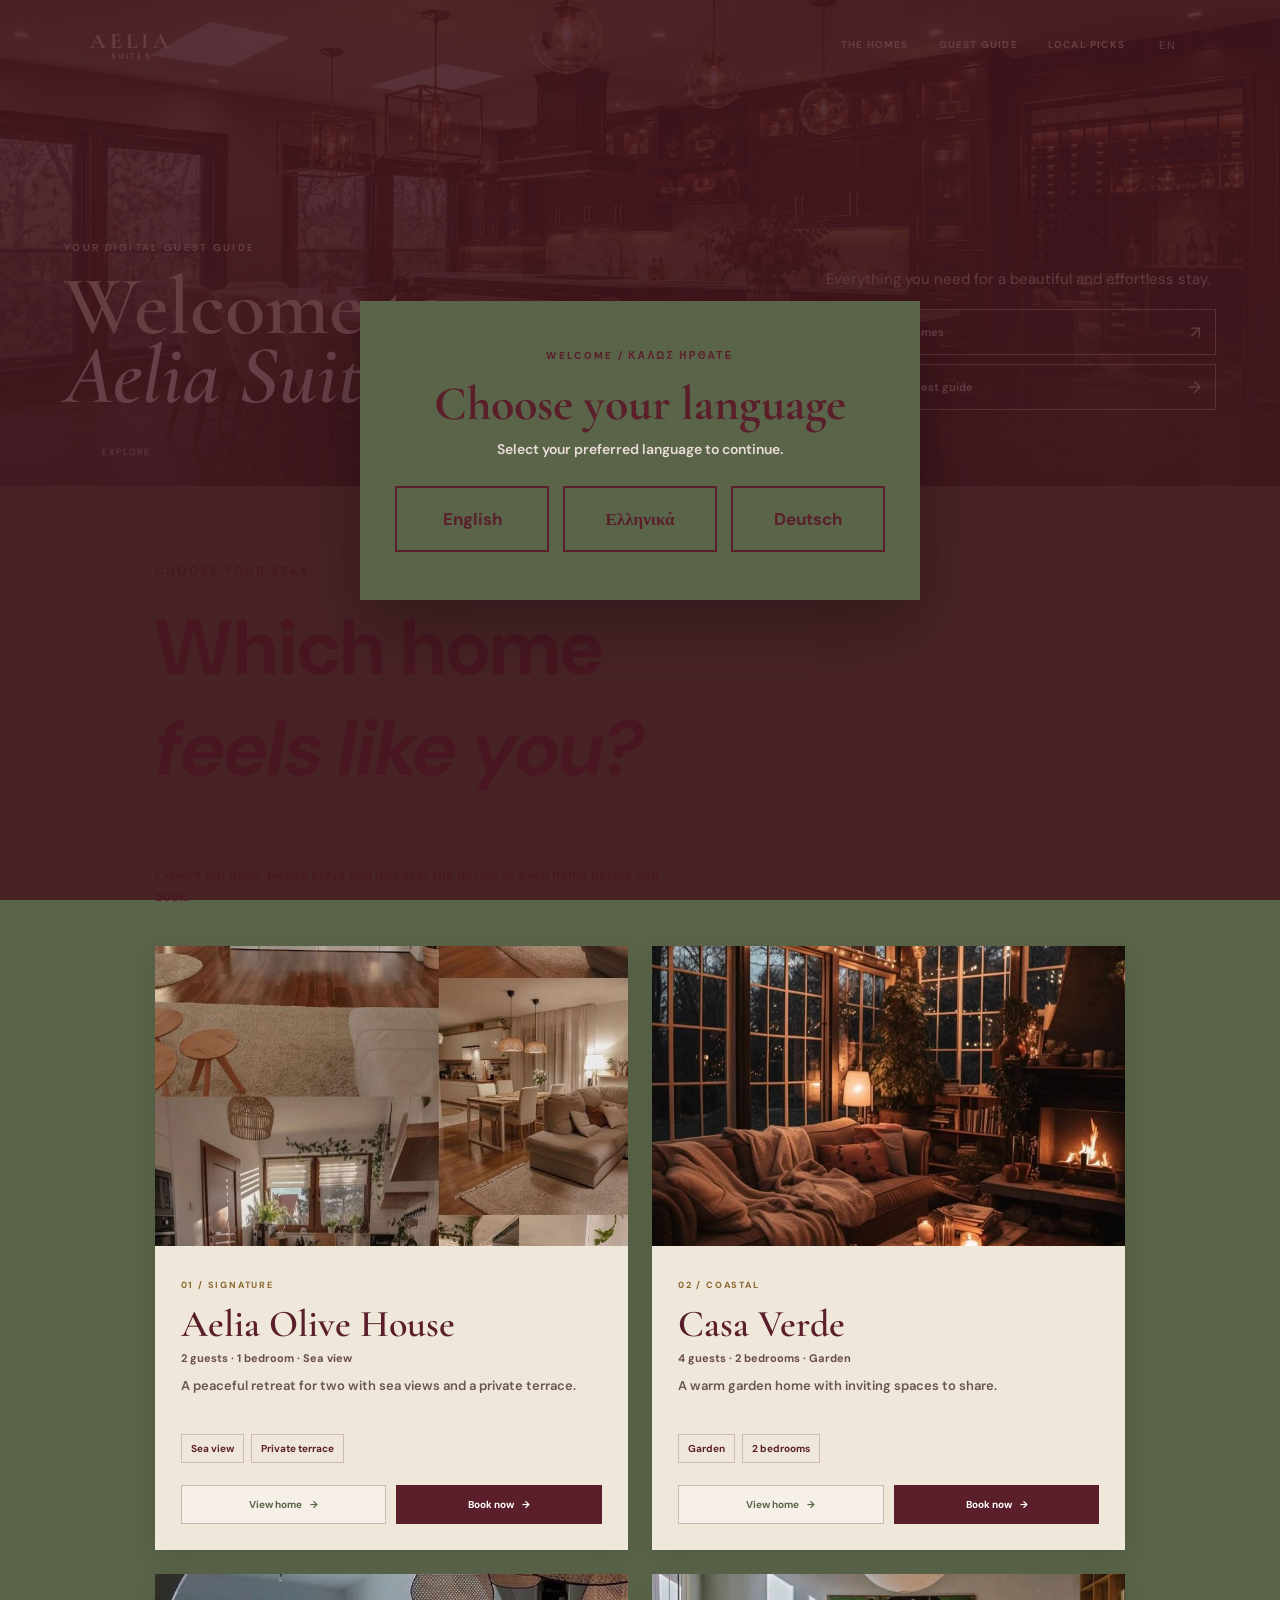
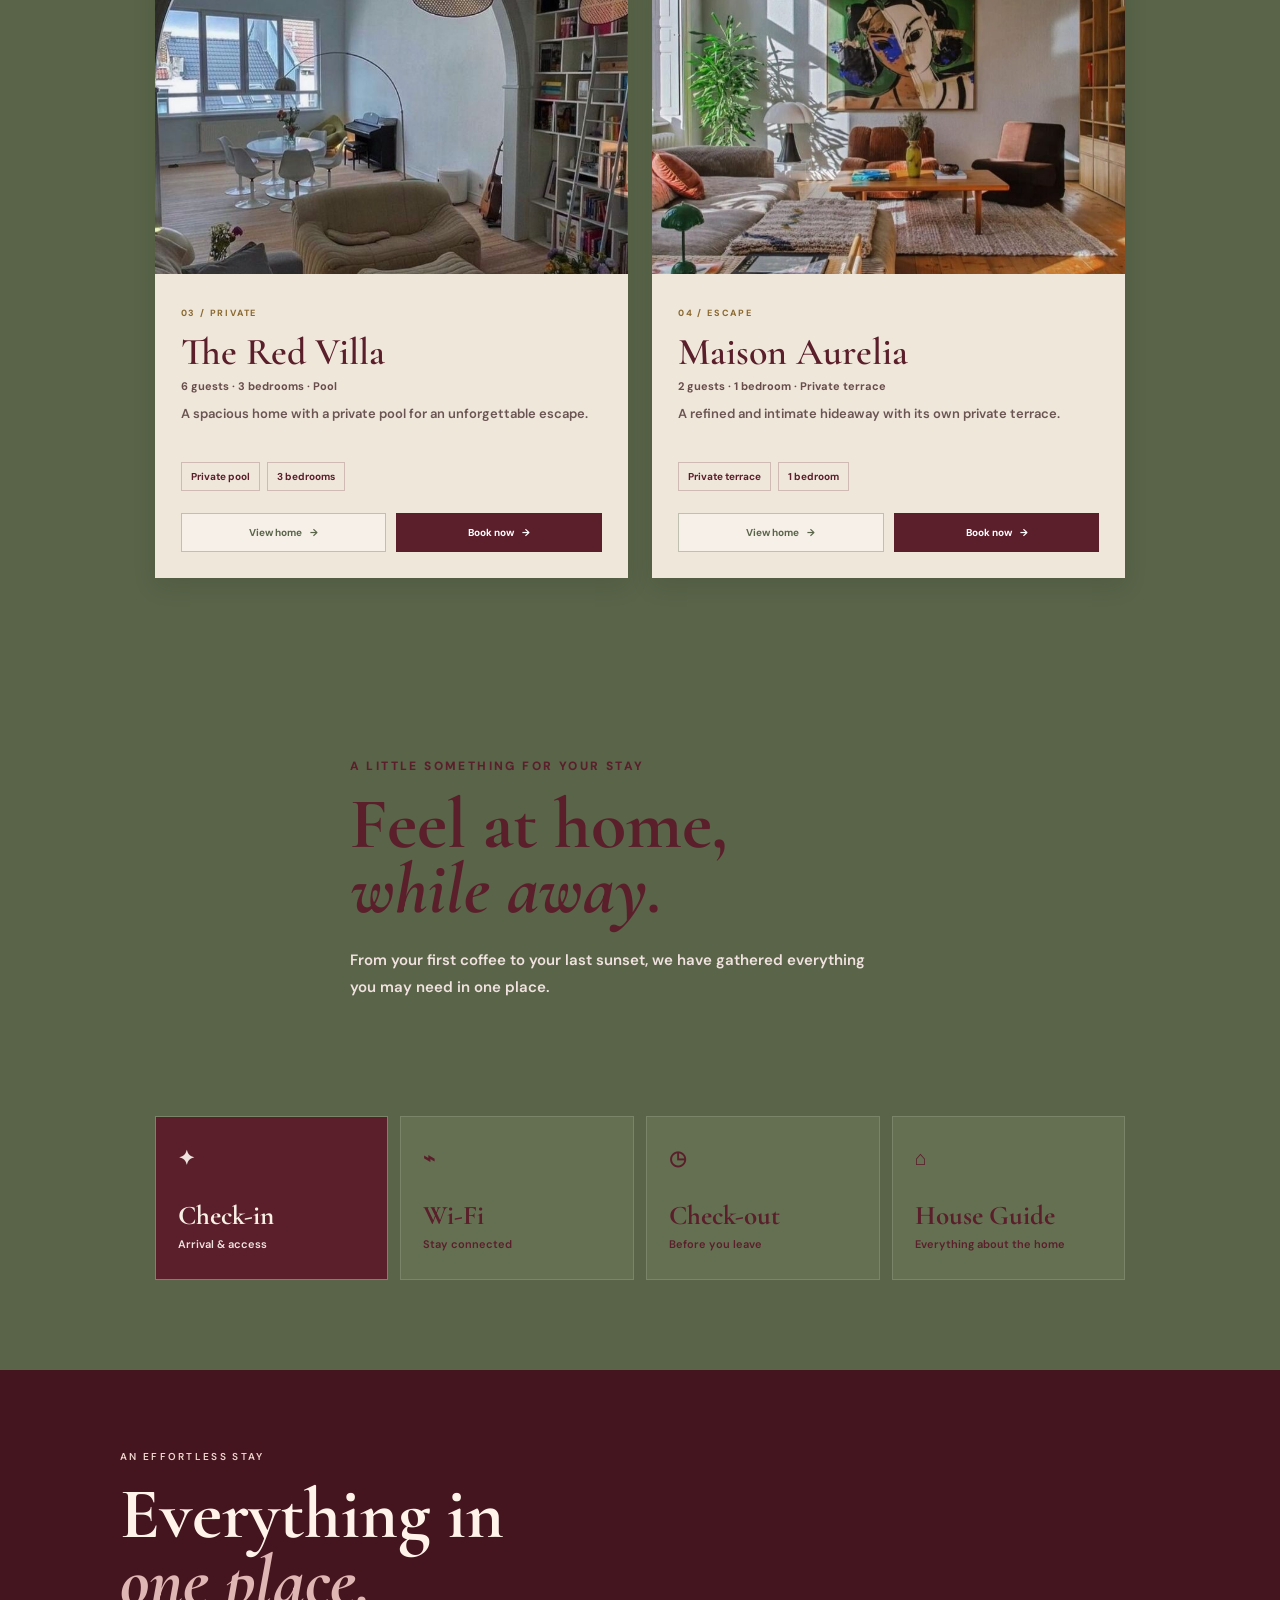
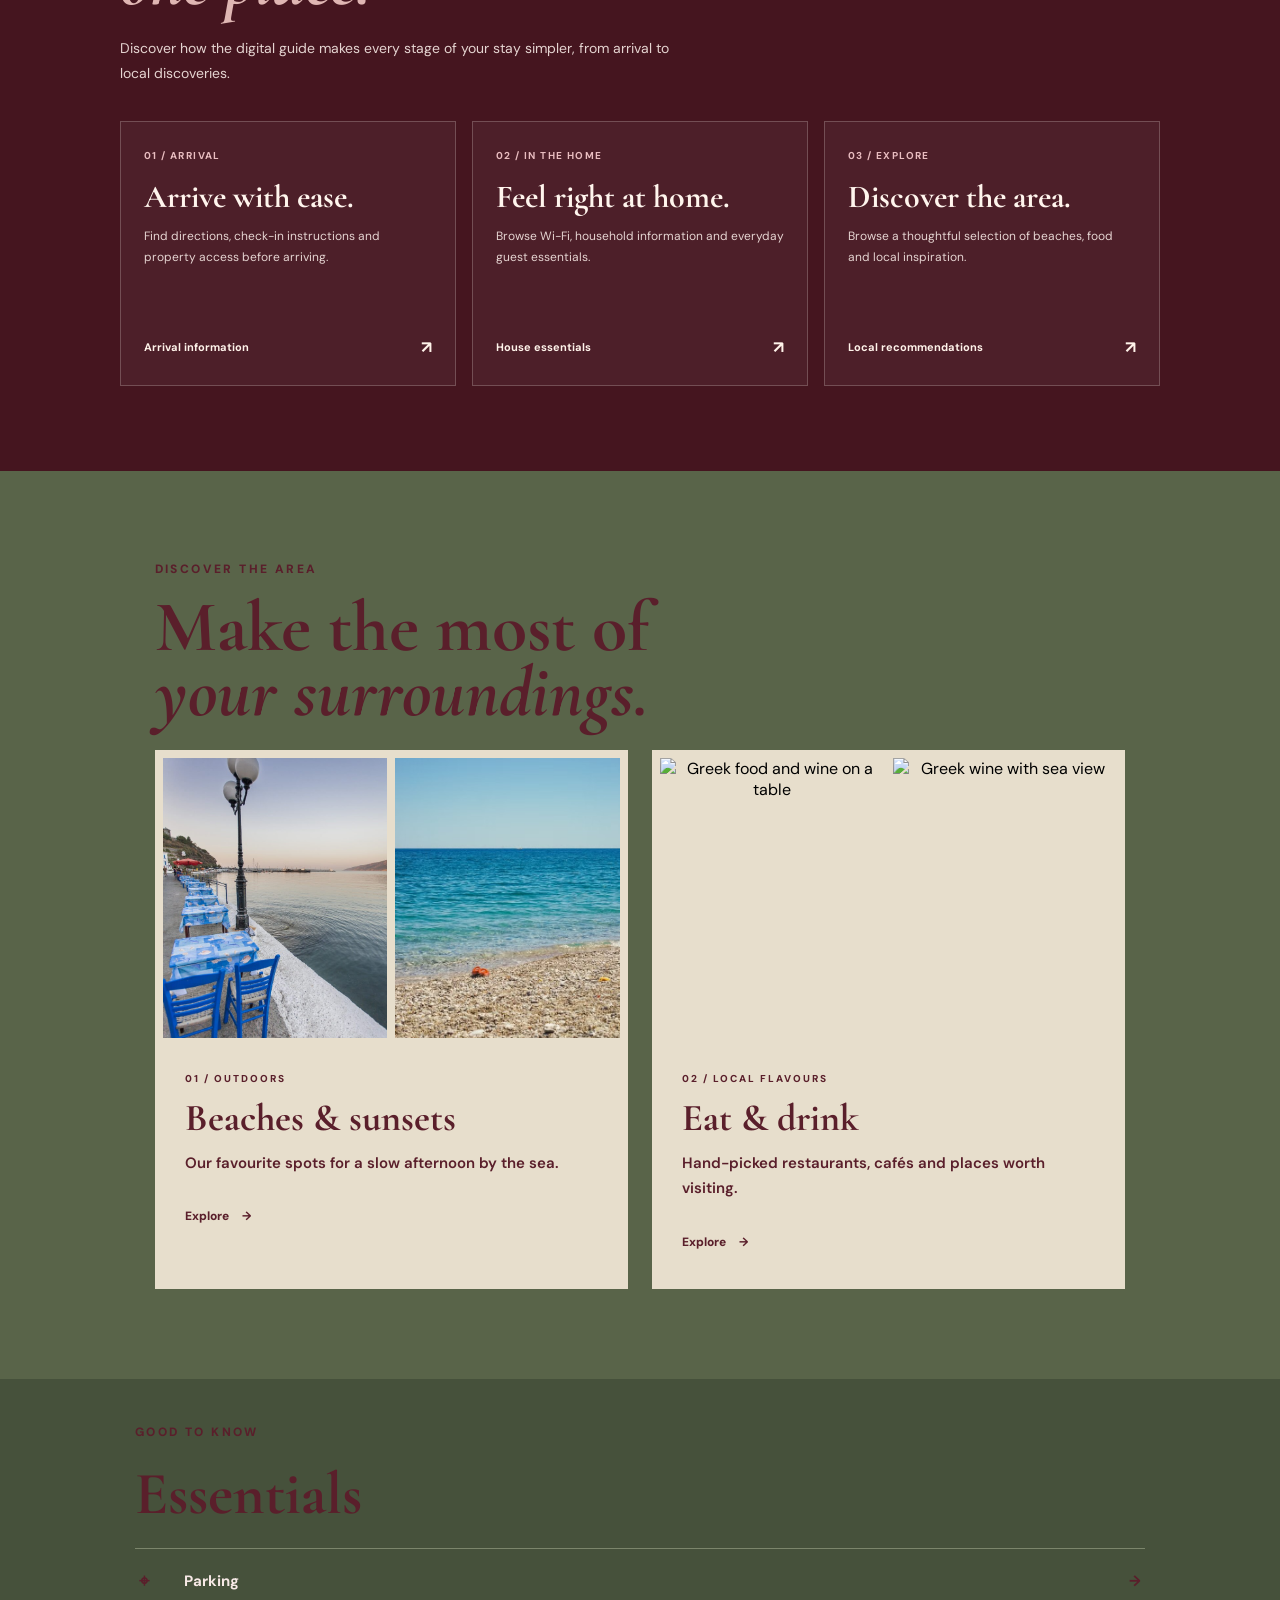
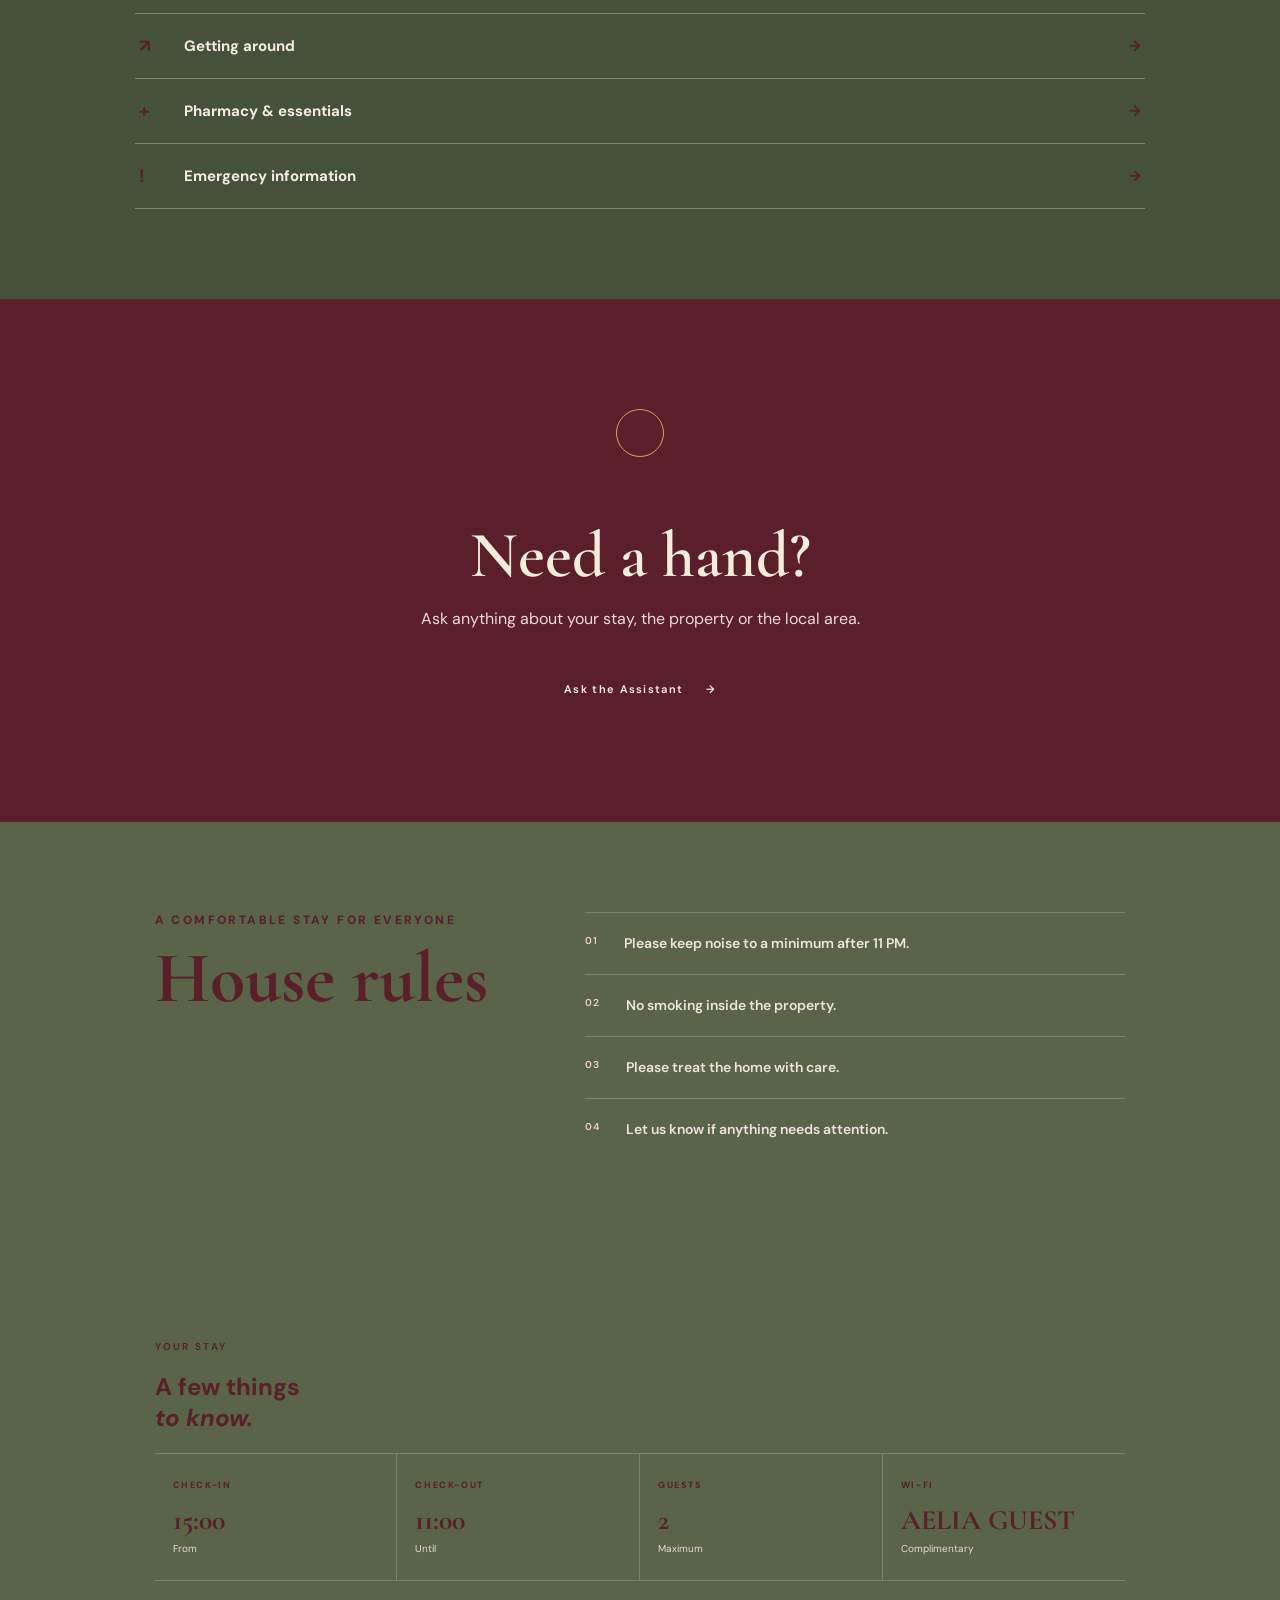
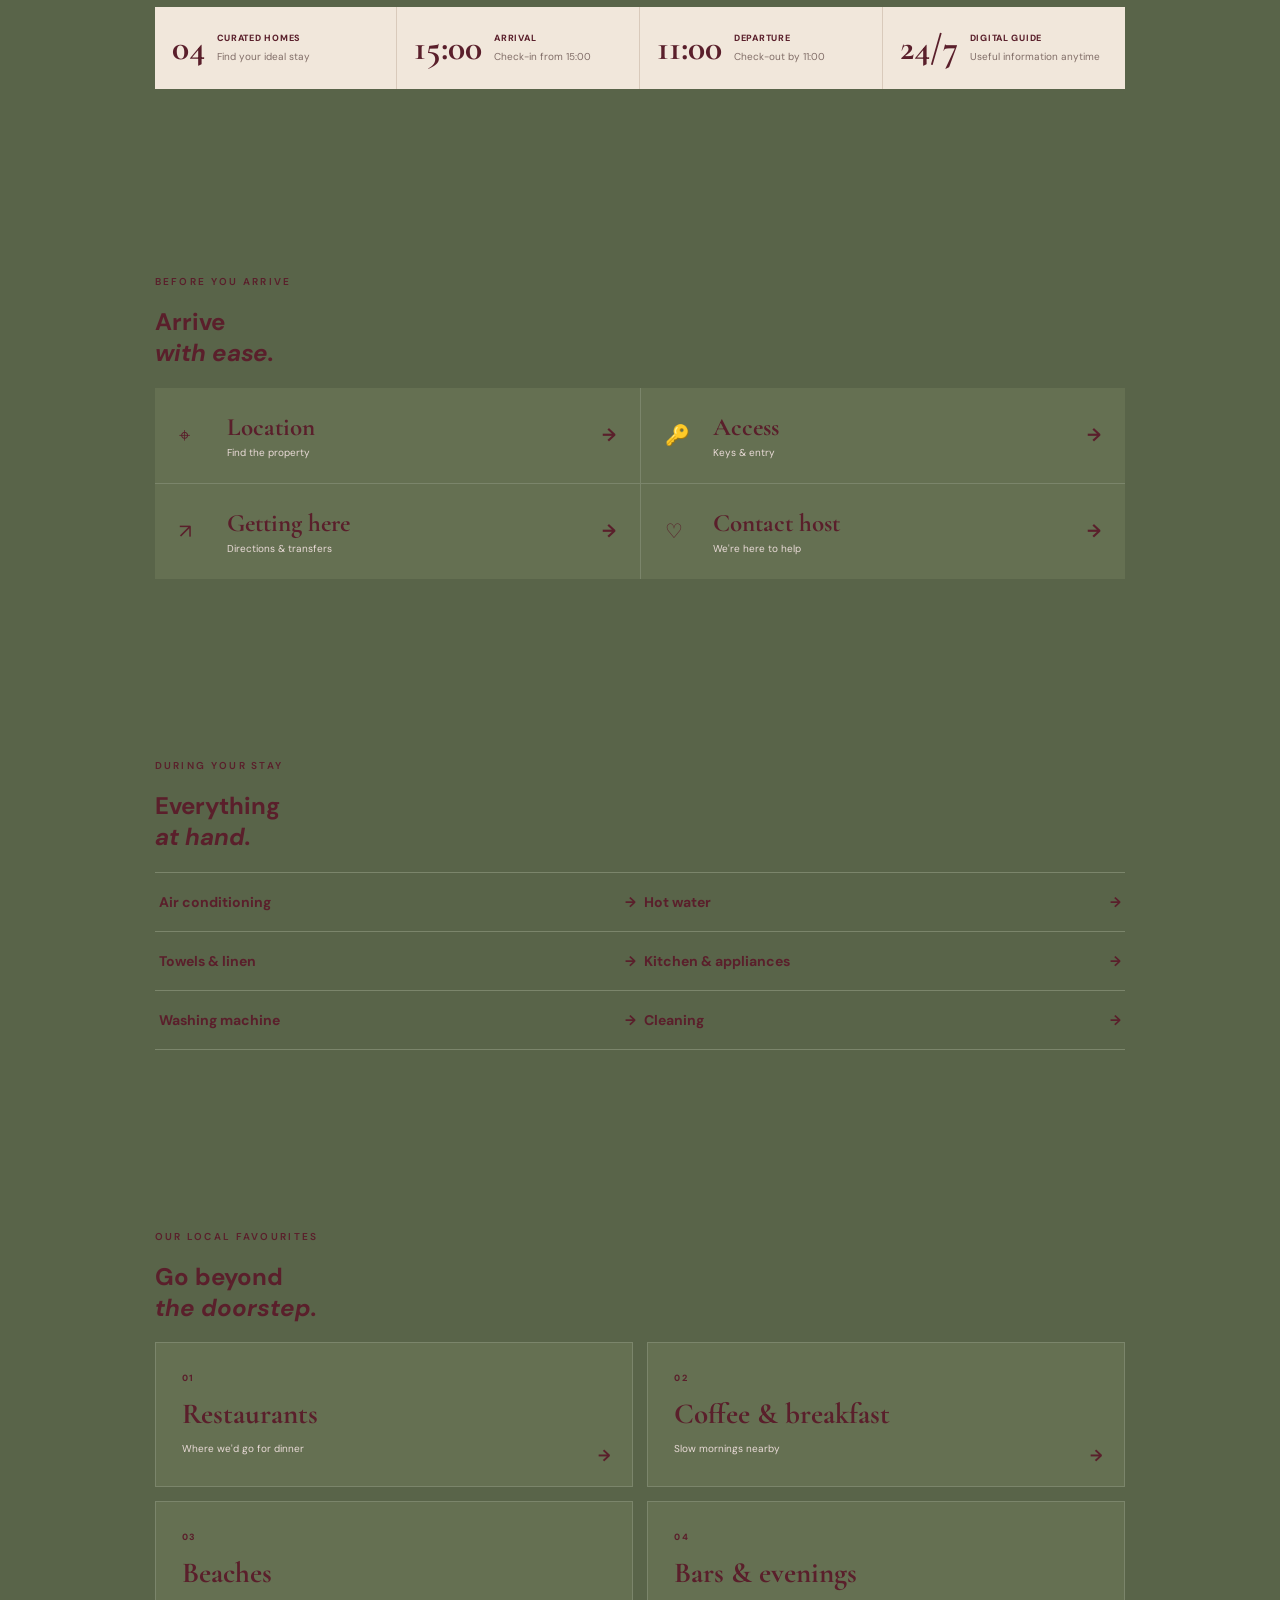
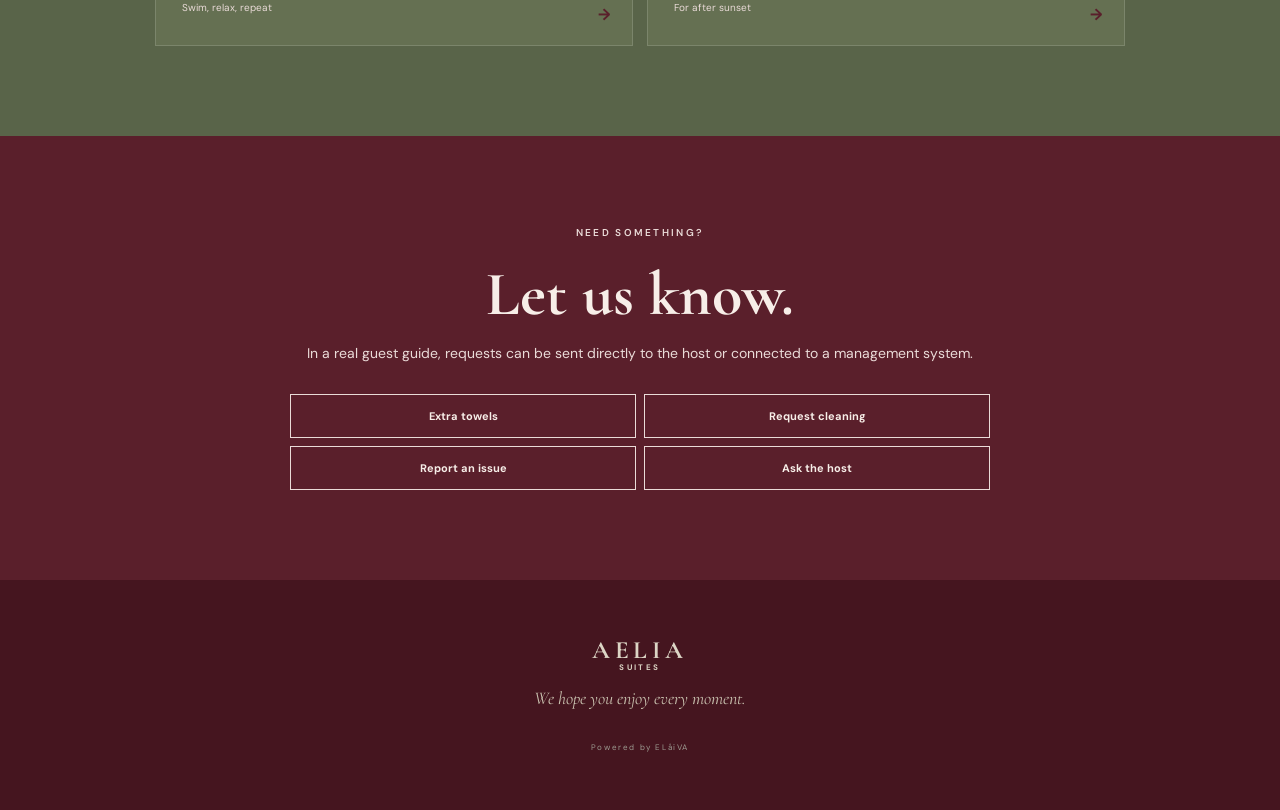
==== commit f01e48a8: "Load lowered hero text positioning on desktop" ====
--- a/index.html
+++ b/index.html
@@ -8,7 +8,7 @@
 <link rel="preconnect" href="https://fonts.googleapis.com">
 <link rel="preconnect" href="https://fonts.gstatic.com" crossorigin>
 <link href="https://fonts.googleapis.com/css2?family=Cormorant+Garamond:wght@500;600;700&family=DM+Sans:wght@400;500;600&display=swap" rel="stylesheet">
-<link rel="stylesheet" href="style.css?v=20261008-11">
+<link rel="stylesheet" href="style.css?v=20261008-12">
 <style>.stay-picker{padding-top:30px}.picker-intro{max-width:540px;color:#5a1f2b;line-height:1.7;font-size:13px}.house-grid{display:grid;grid-template-columns:repeat(2,1fr);gap:18px;margin-top:38px}.house-card{padding:0;border:0;background:#e5dccb;text-align:left;color:#36382f;overflow:hidden;transition:.3s}.house-card:hover{transform:translateY(-5px)}.house-card img{width:100%;height:320px;display:block;object-fit:cover}.house-card div{padding:22px 24px 25px}.house-card span{font-size:9px;letter-spacing:.2em;color:#8b6a32}.house-card h3{font:600 32px 'Cormorant Garamond';margin:8px 0 4px}.house-card p{font-size:11px;color:#777268;margin-bottom:20px}.house-card strong{font-size:10px;color:#596449}.house-card strong b{color:#a47a32;margin-left:10px}.property-details{display:grid;grid-template-columns:repeat(2,1fr);gap:1px;background:#d4c8b3;margin:25px 0}.property-details div{background:#f4ecdd;padding:15px}.property-details small{display:block;color:#8c877b;font-size:8px;letter-spacing:.15em;margin-bottom:5px}.property-details b{font:600 20px 'Cormorant Garamond';color:#3e4337}.modal-book{width:100%;margin-top:4px}@media(max-width:760px){.house-grid{grid-template-columns:1fr}.house-card img{height:250px}}</style><style>
 .property-modal{max-width:720px;overflow:hidden;padding:0}
 .property-modal .property-image{width:100%;height:330px;display:block;object-fit:cover}
--- a/style.css
+++ b/style.css
@@ -1353,3 +1353,19 @@
   .hero .hero-side-content {padding-top:clamp(77px, 8vw, 95px)}
   .hero .hero-side-content .demo-actions a {font-size:10px}
 }
+
+/* Align all desktop hero text and links close above the EXPLORE cue. */
+@media (min-width: 761px) {
+  .hero .hero-copy {
+    position: absolute;
+    left: 0;
+    right: 0;
+    bottom: 76px;
+    width: 100%;
+    padding: 0 5%;
+    align-items: end;
+  }
+  .hero .hero-side-content {
+    padding-top: 0;
+  }
+}
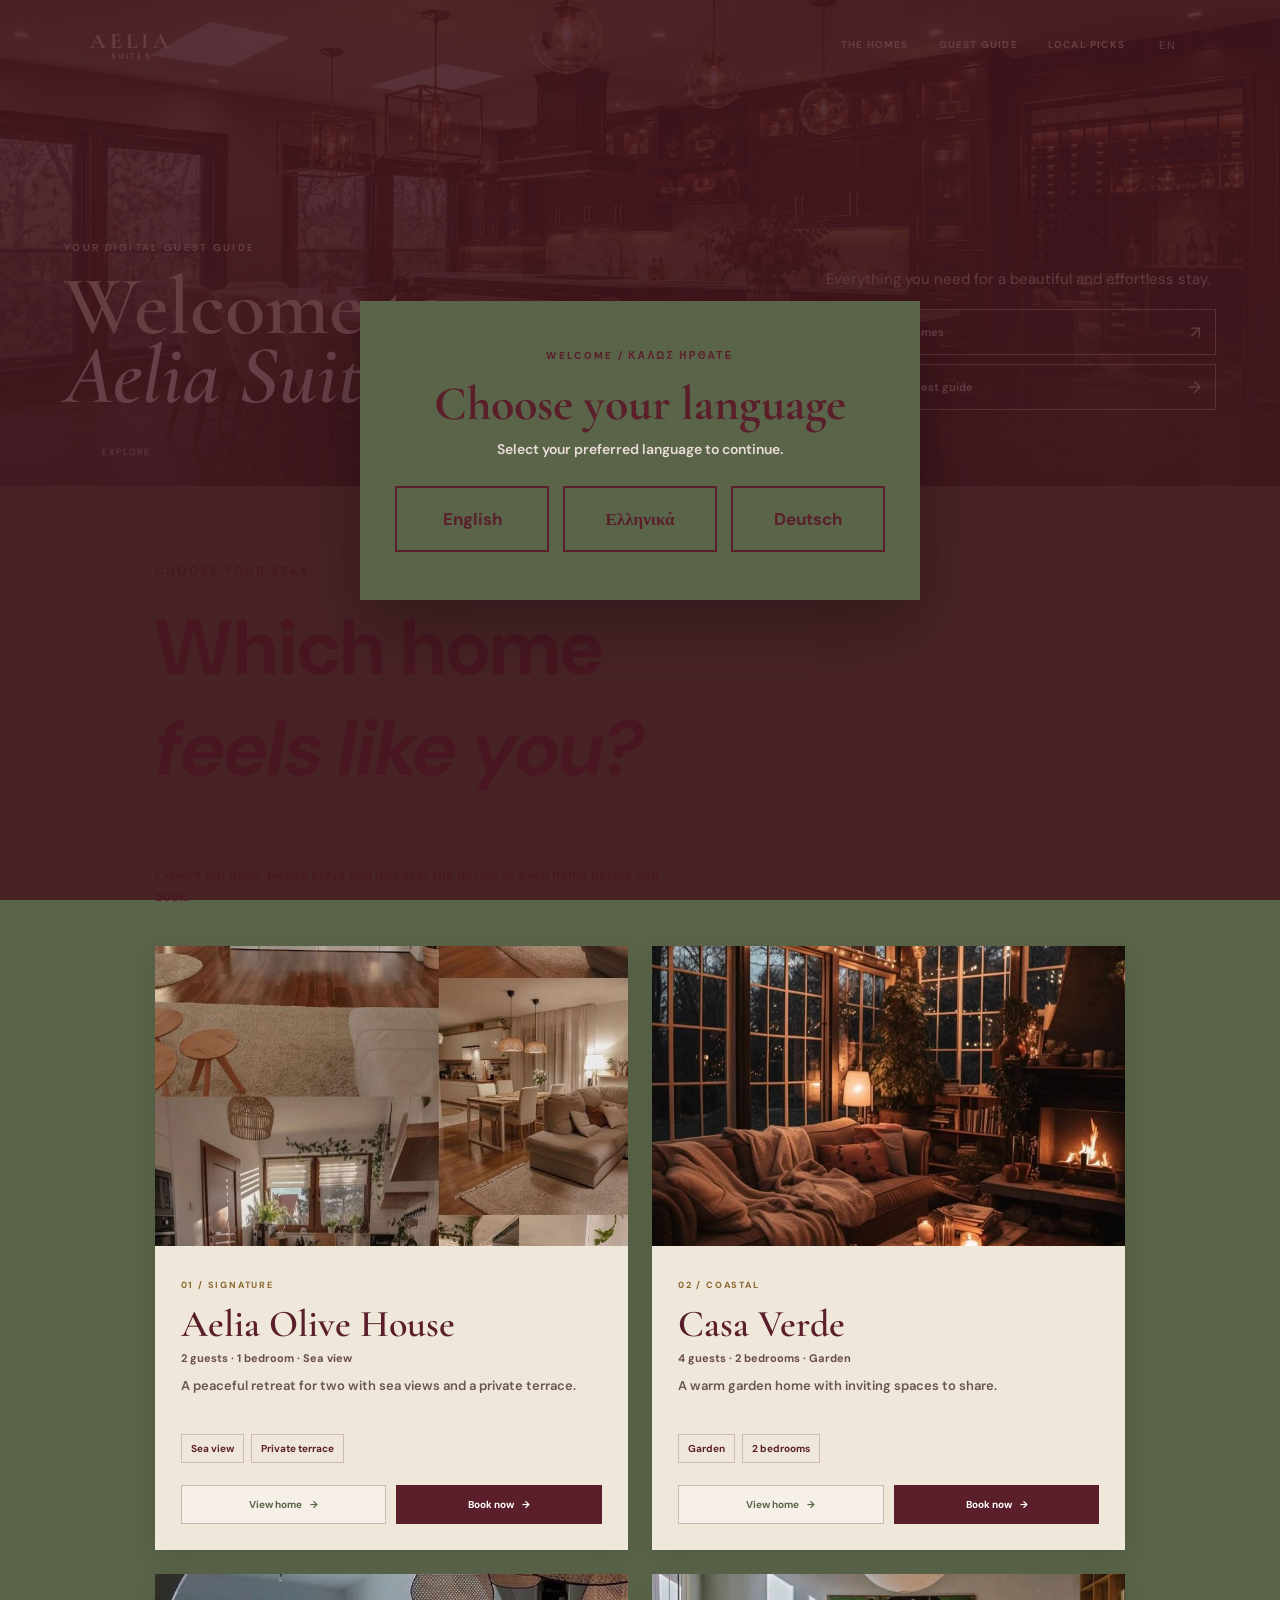
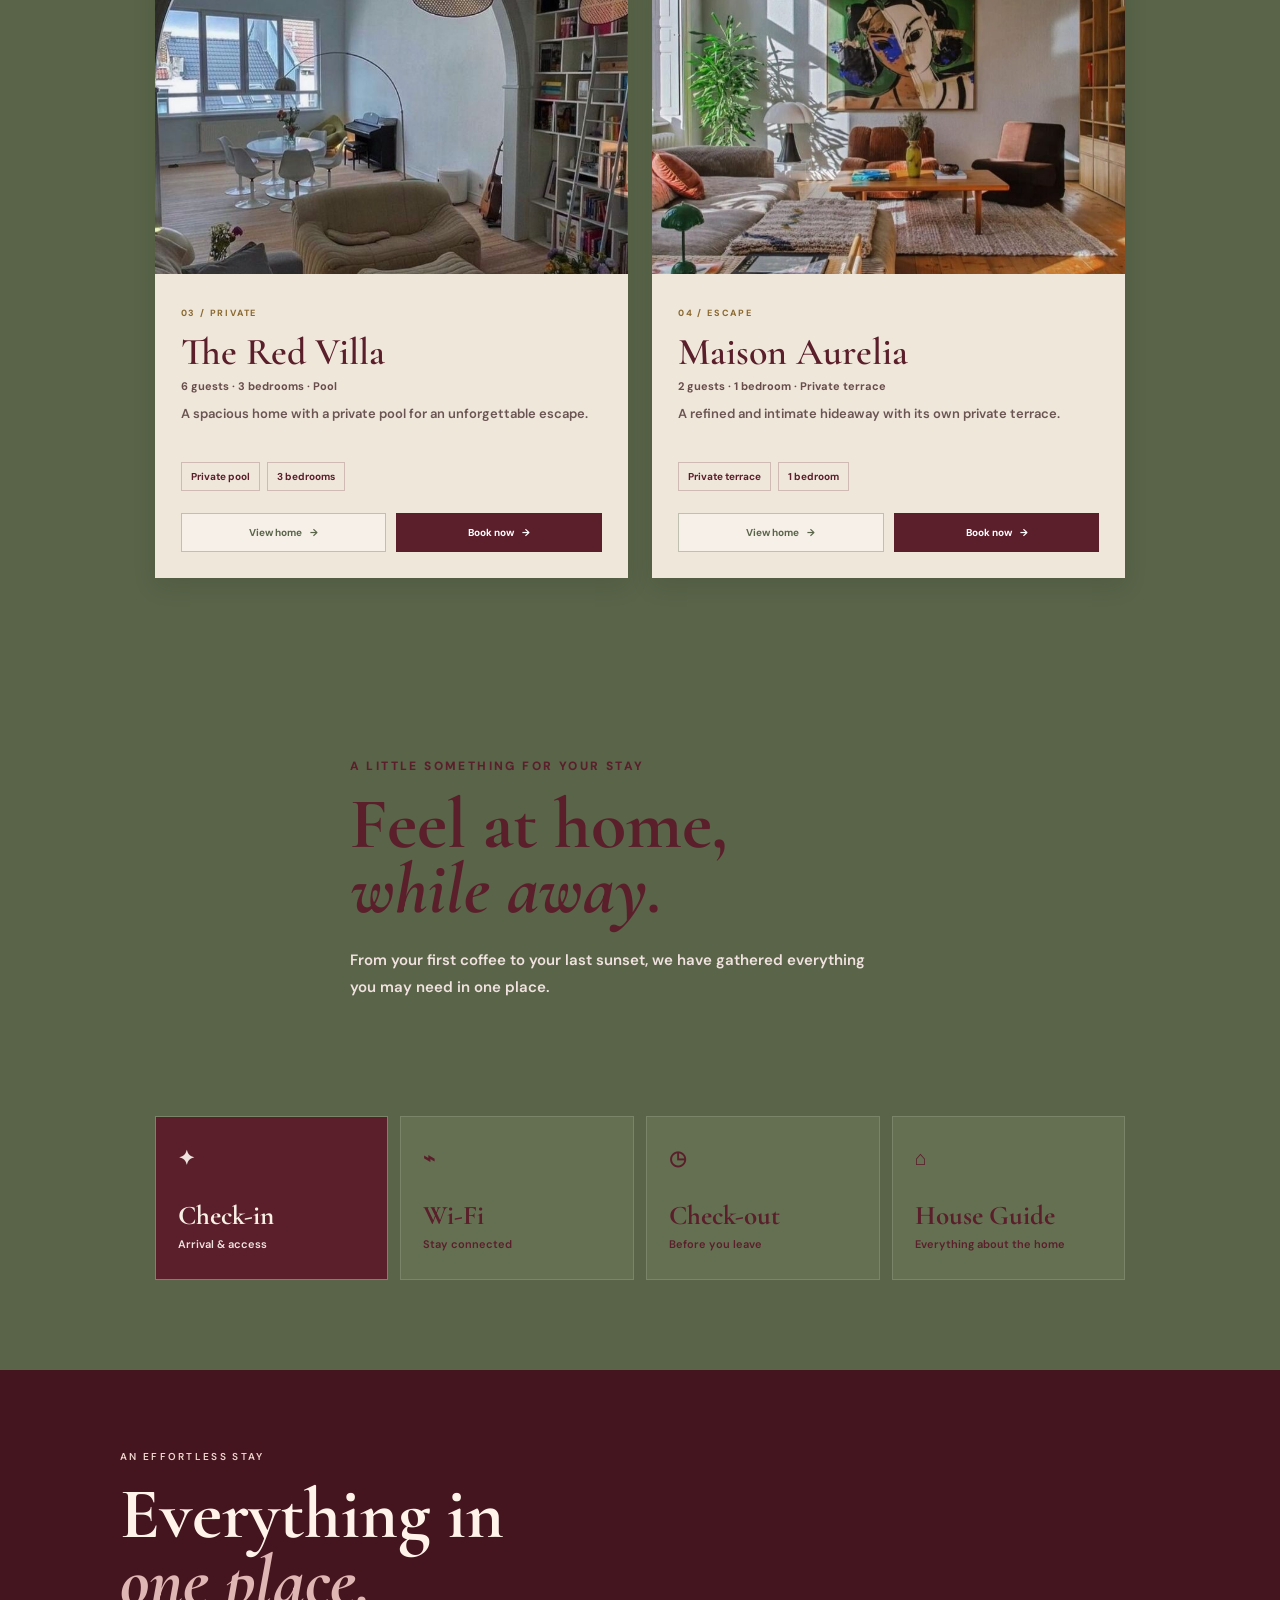
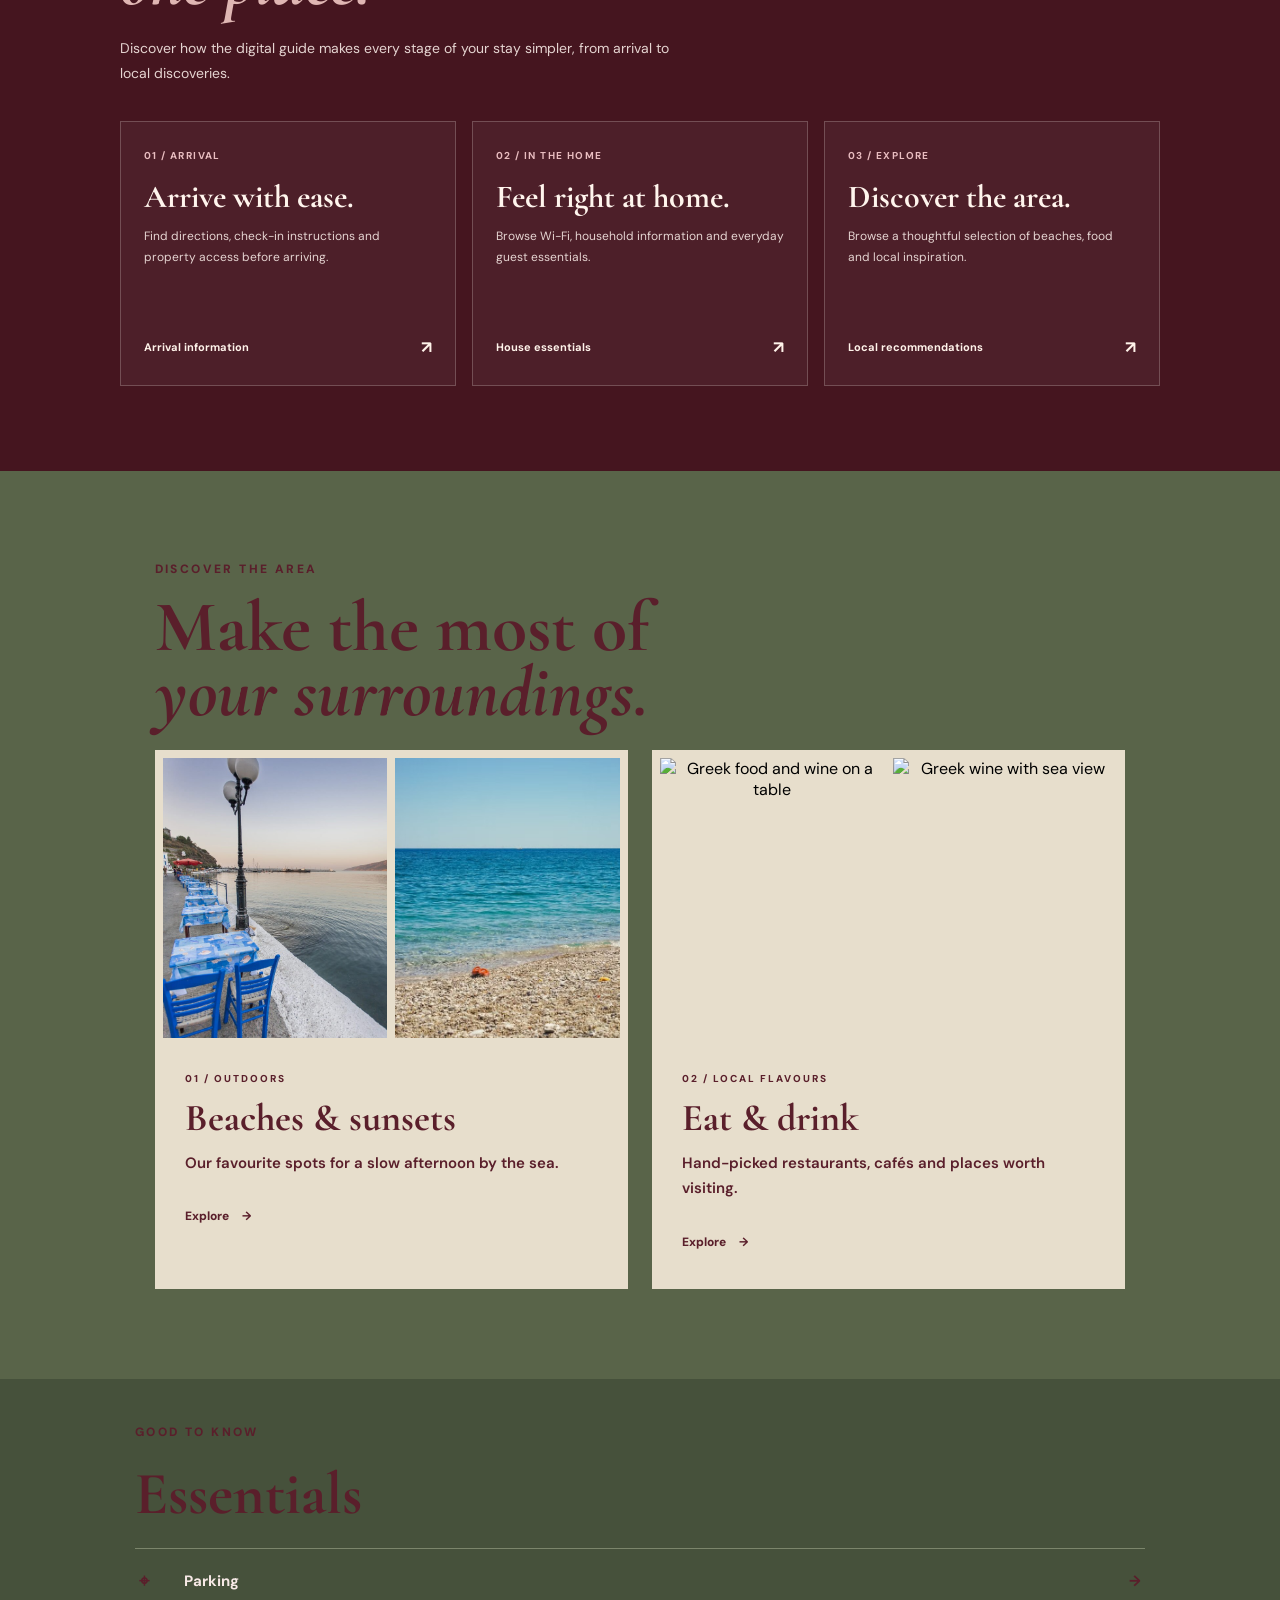
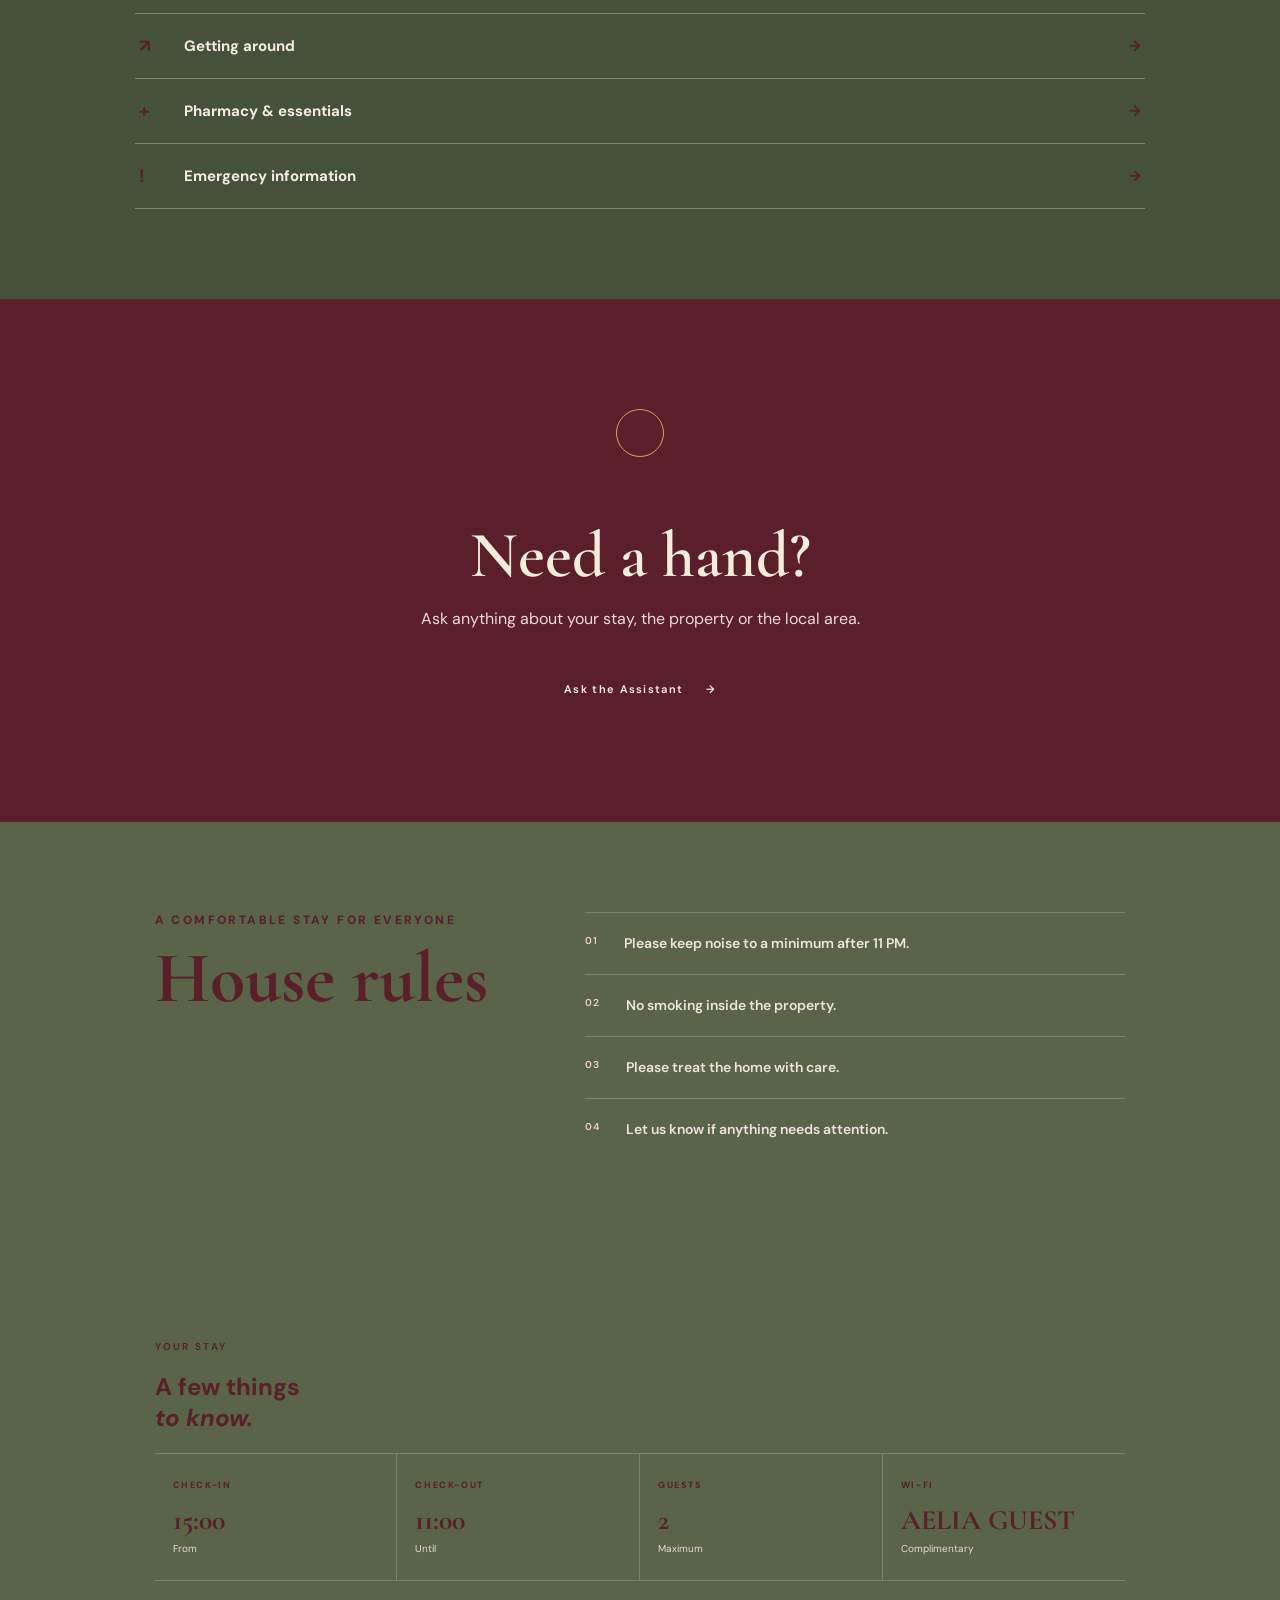
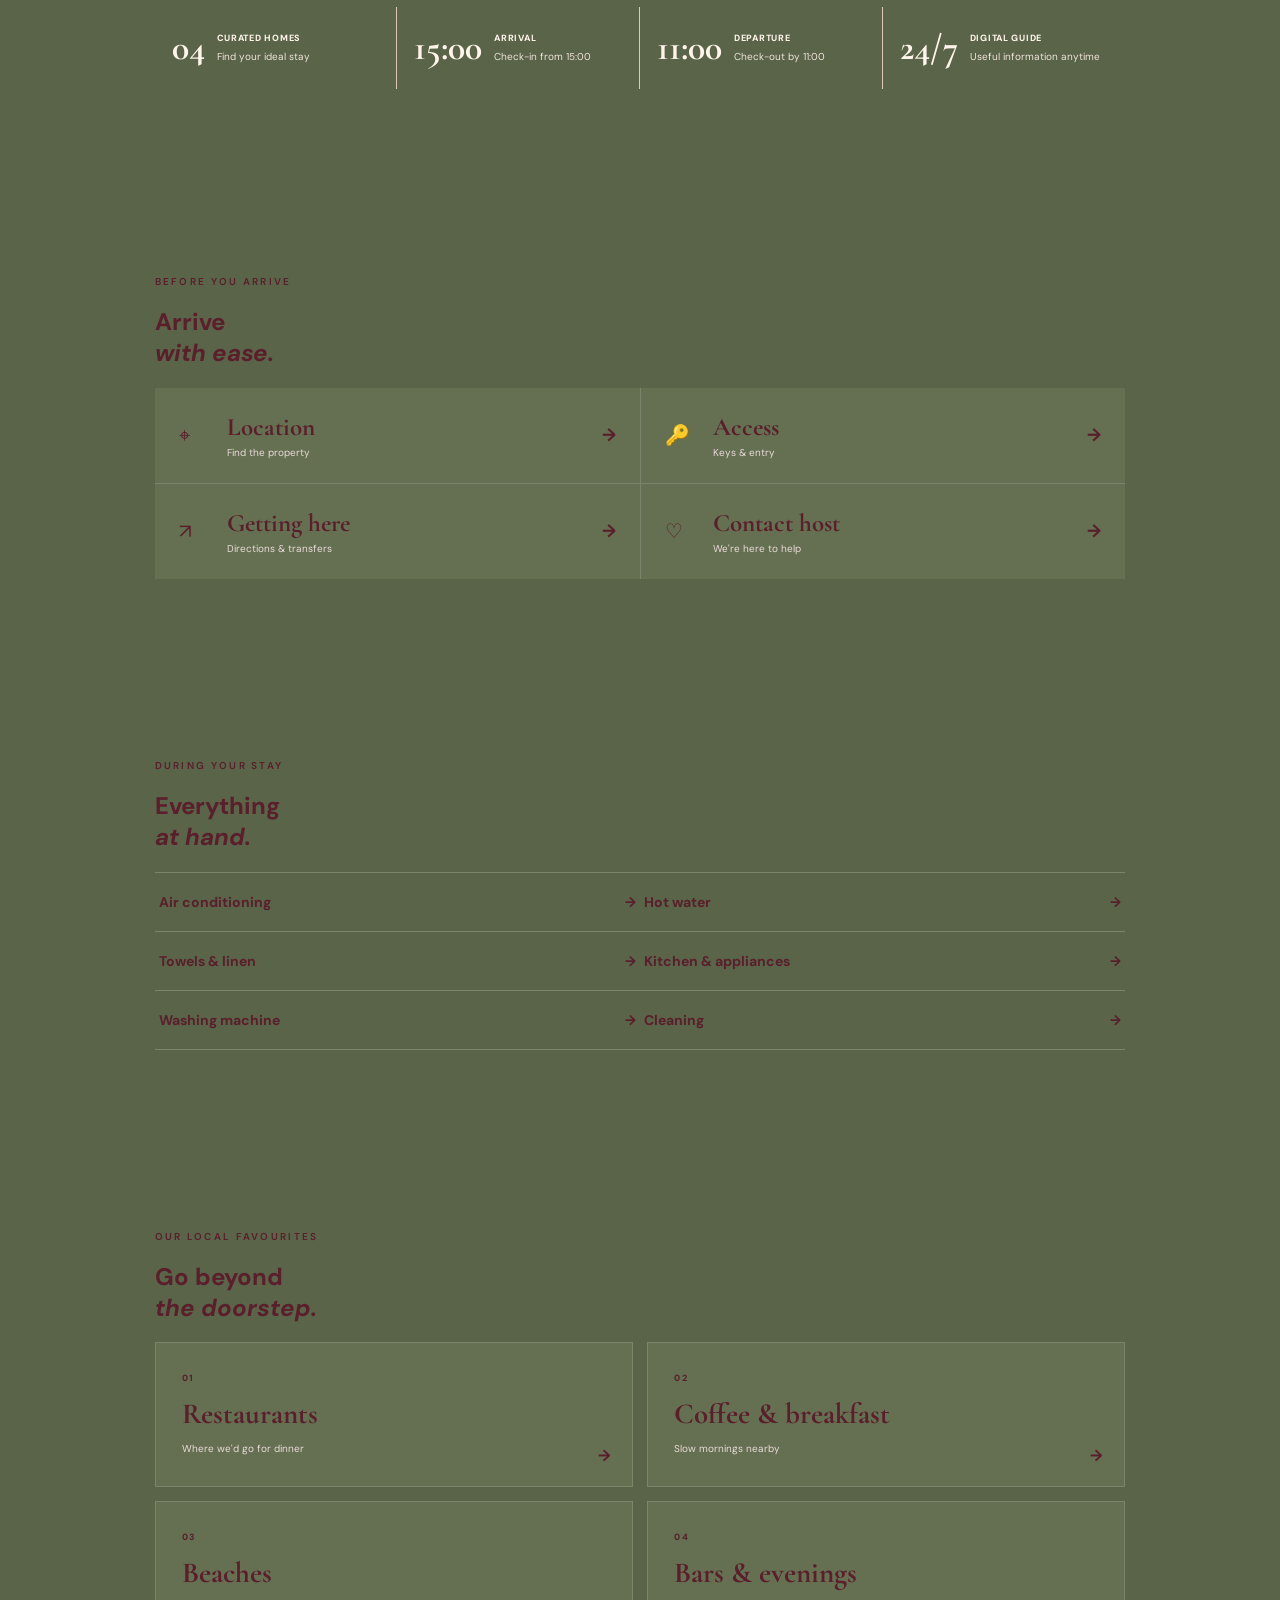
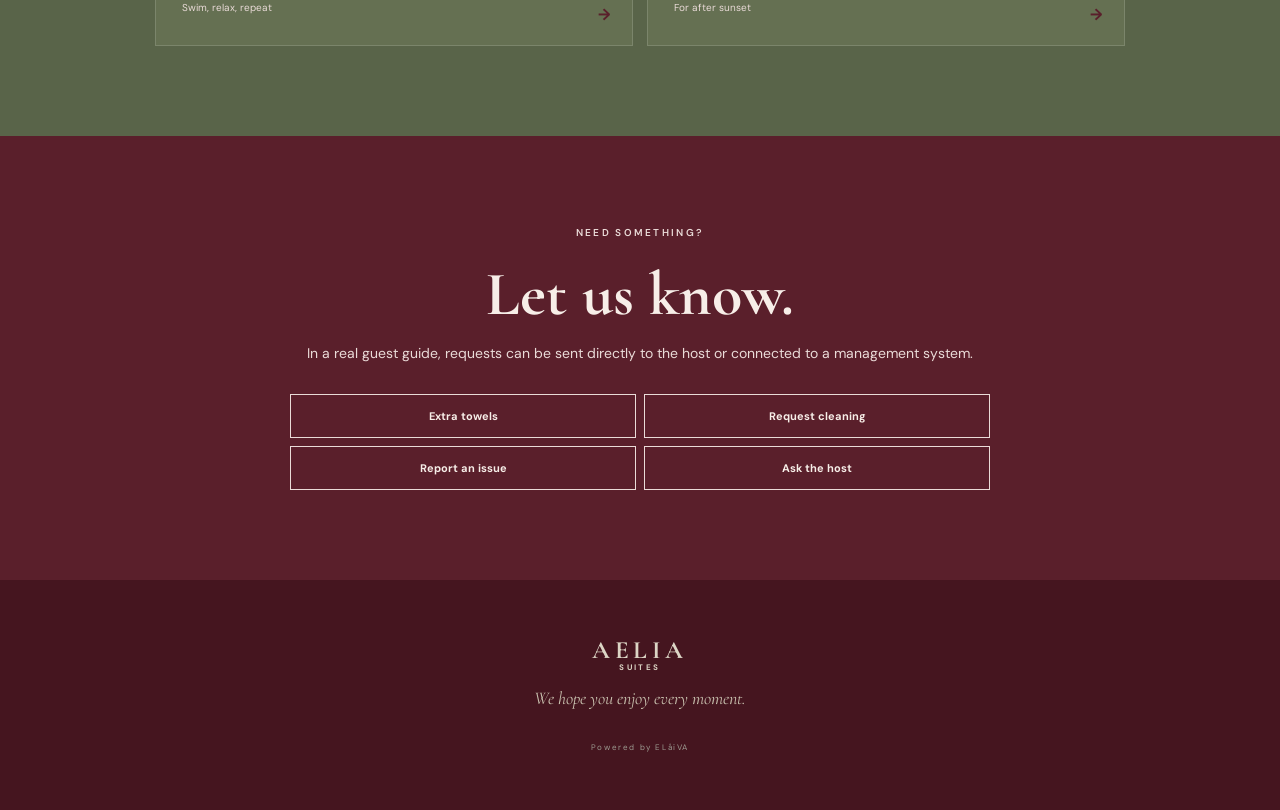
==== commit b2fbc9b5: "Make stay facts fully transparent on olive background" ====
--- a/index.html
+++ b/index.html
@@ -57,12 +57,12 @@
 .demo-action-secondary{color:#fff4ea;border:1px solid rgba(255,244,234,.7)}
 .demo-actions b{font-size:17px;font-weight:400}
 .demo-mobile-navigation{display:none}
-.demo-quick-facts{display:grid;grid-template-columns:repeat(4,minmax(0,1fr));max-width:1150px;margin:-25px auto 0;position:relative;z-index:3;background:#f1e7db;color:#5a1f2b;box-shadow:0 13px 38px rgba(14,20,14,.19)}
+.demo-quick-facts{display:grid;grid-template-columns:repeat(4,minmax(0,1fr));max-width:1150px;margin:-25px auto 0;position:relative;z-index:3;background:transparent;color:#fff4ea;box-shadow:none}
 .demo-quick-facts article{padding:23px 17px;display:flex;align-items:center;gap:12px;border-right:1px solid #d9cabb;min-width:0}
 .demo-quick-facts article:last-child{border:0}
 .demo-quick-facts strong{font:700 clamp(26px,2.8vw,39px)/1 'Cormorant Garamond',serif;white-space:nowrap}
 .demo-quick-facts span{display:block;font-size:9px;font-weight:800;letter-spacing:.08em}
-.demo-quick-facts small{display:block;color:#806d67;font-size:10px;line-height:1.5;margin-top:5px}
+.demo-quick-facts small{display:block;color:#f1e5da;font-size:10px;line-height:1.5;margin-top:5px}
 #stays{padding-top:77px}
 #stays .house-grid{gap:24px}
 #stays .house-card{background:#f0e7db;box-shadow:0 8px 22px rgba(25,35,19,.12)}
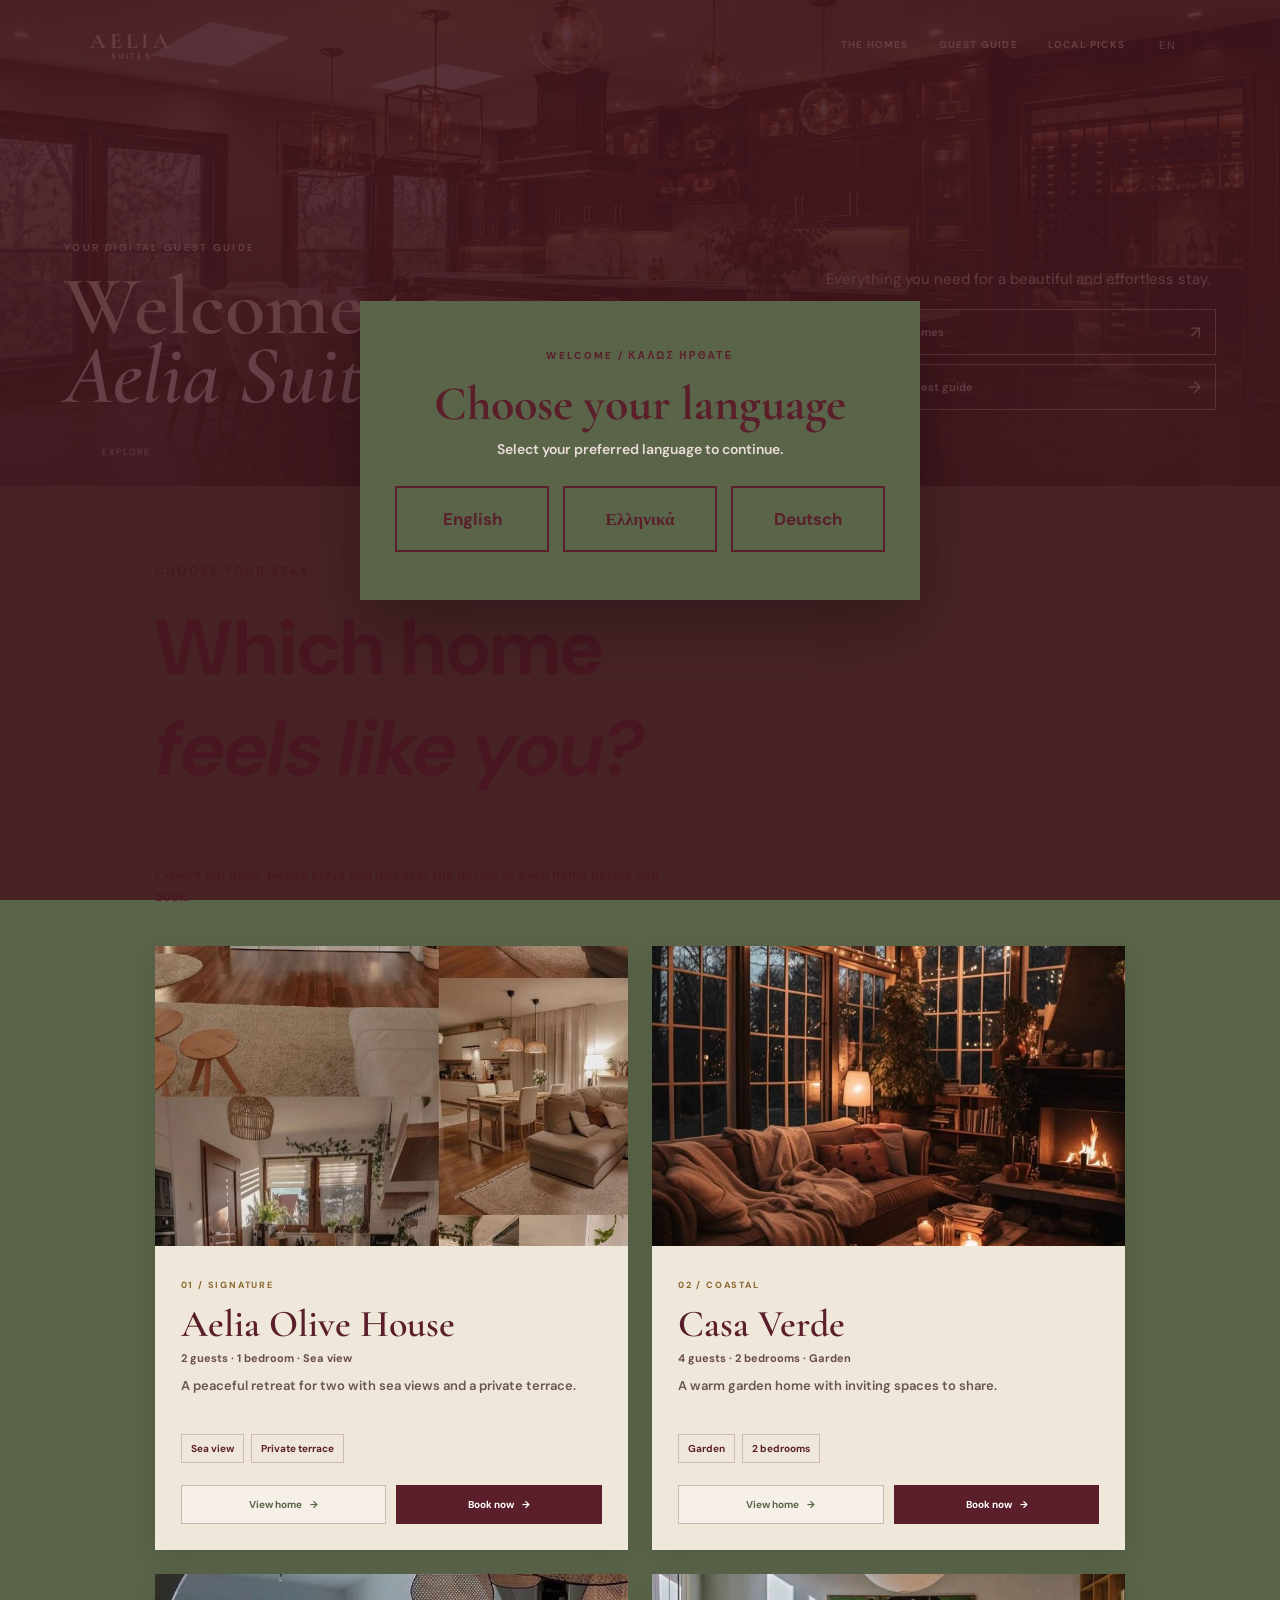
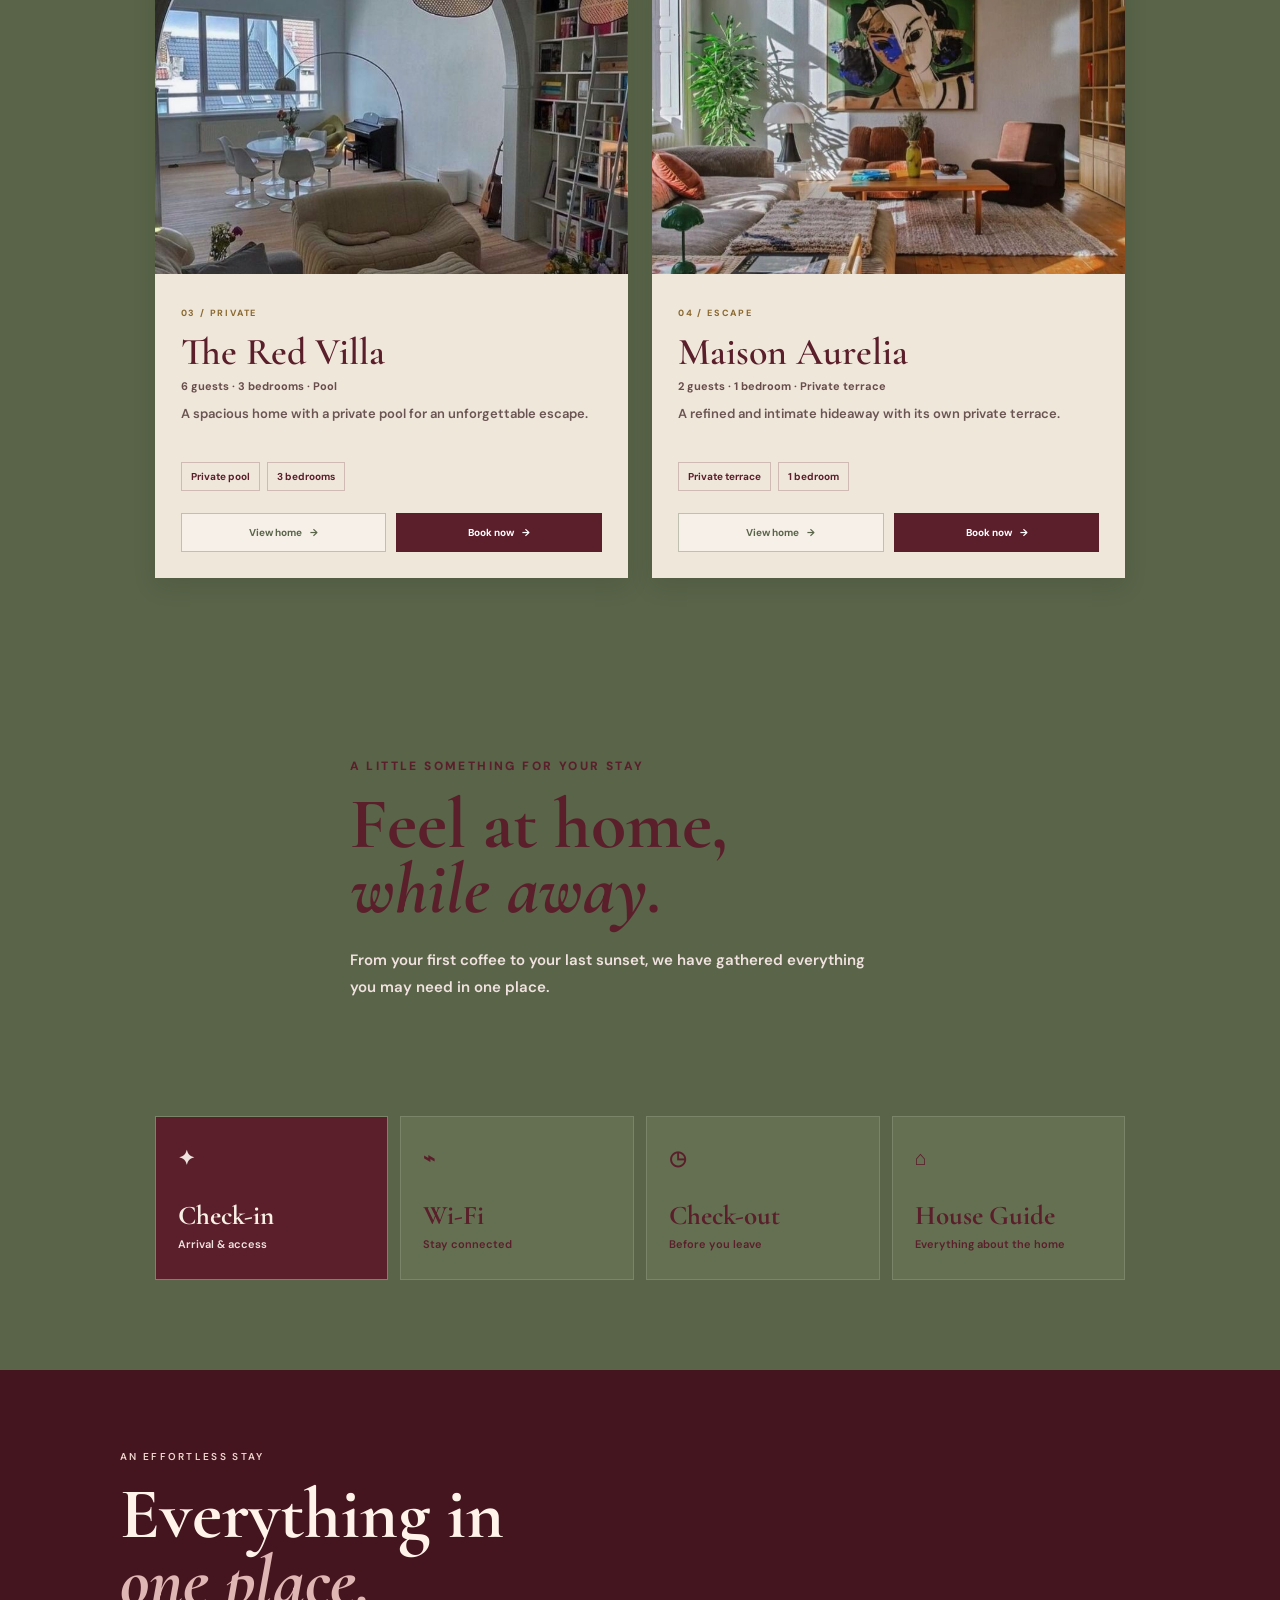
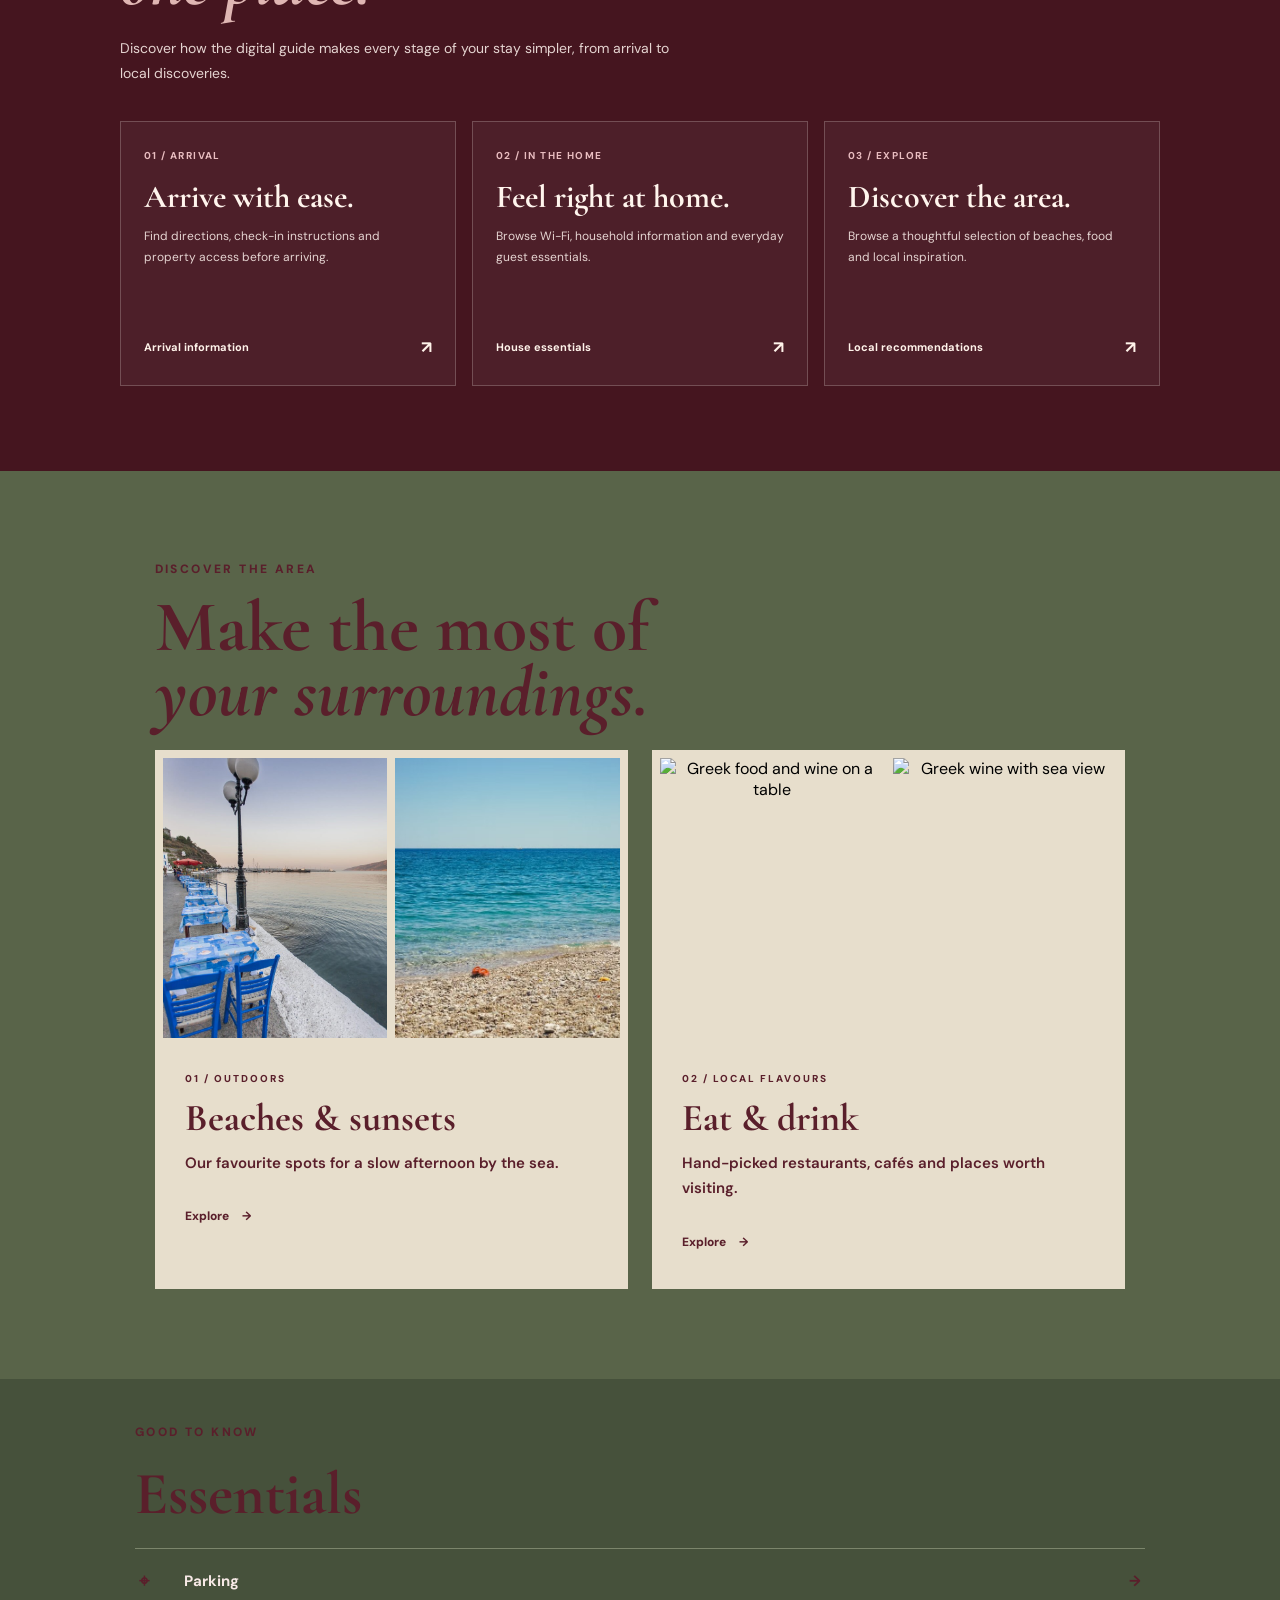
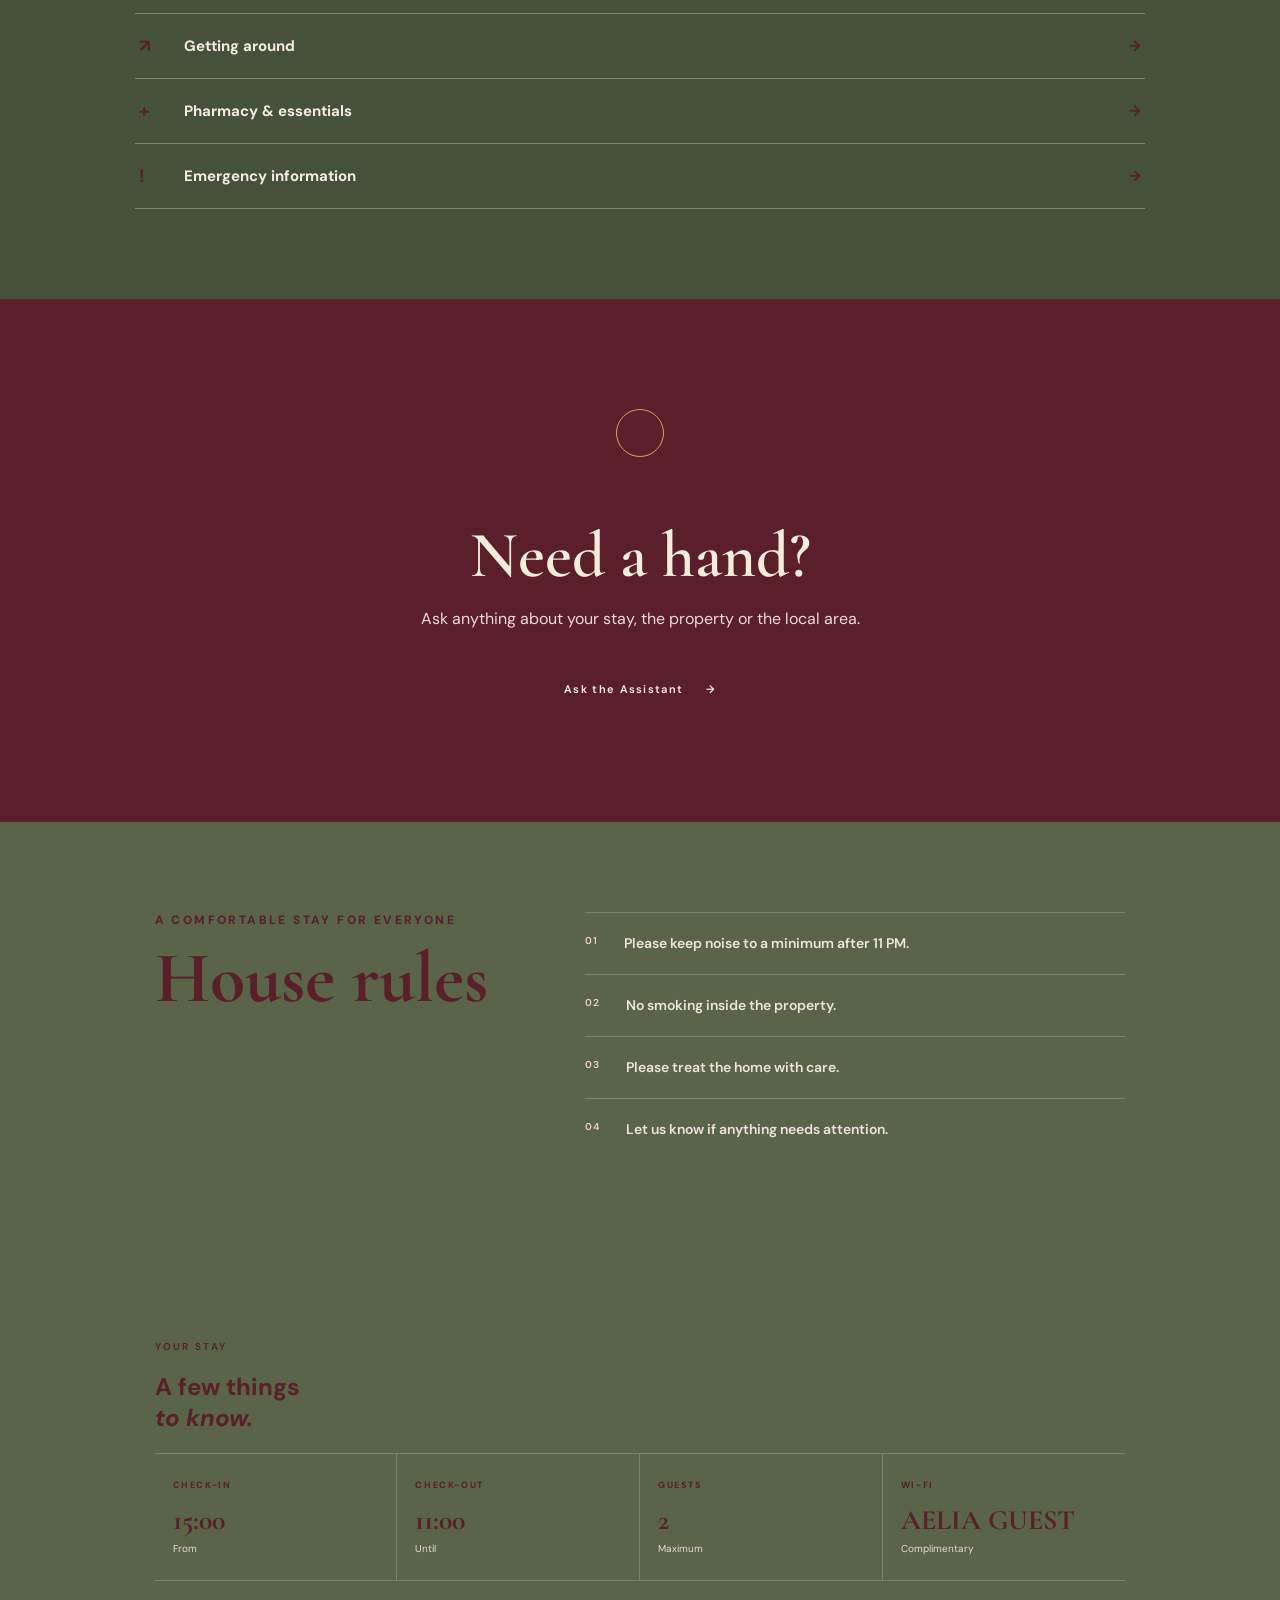
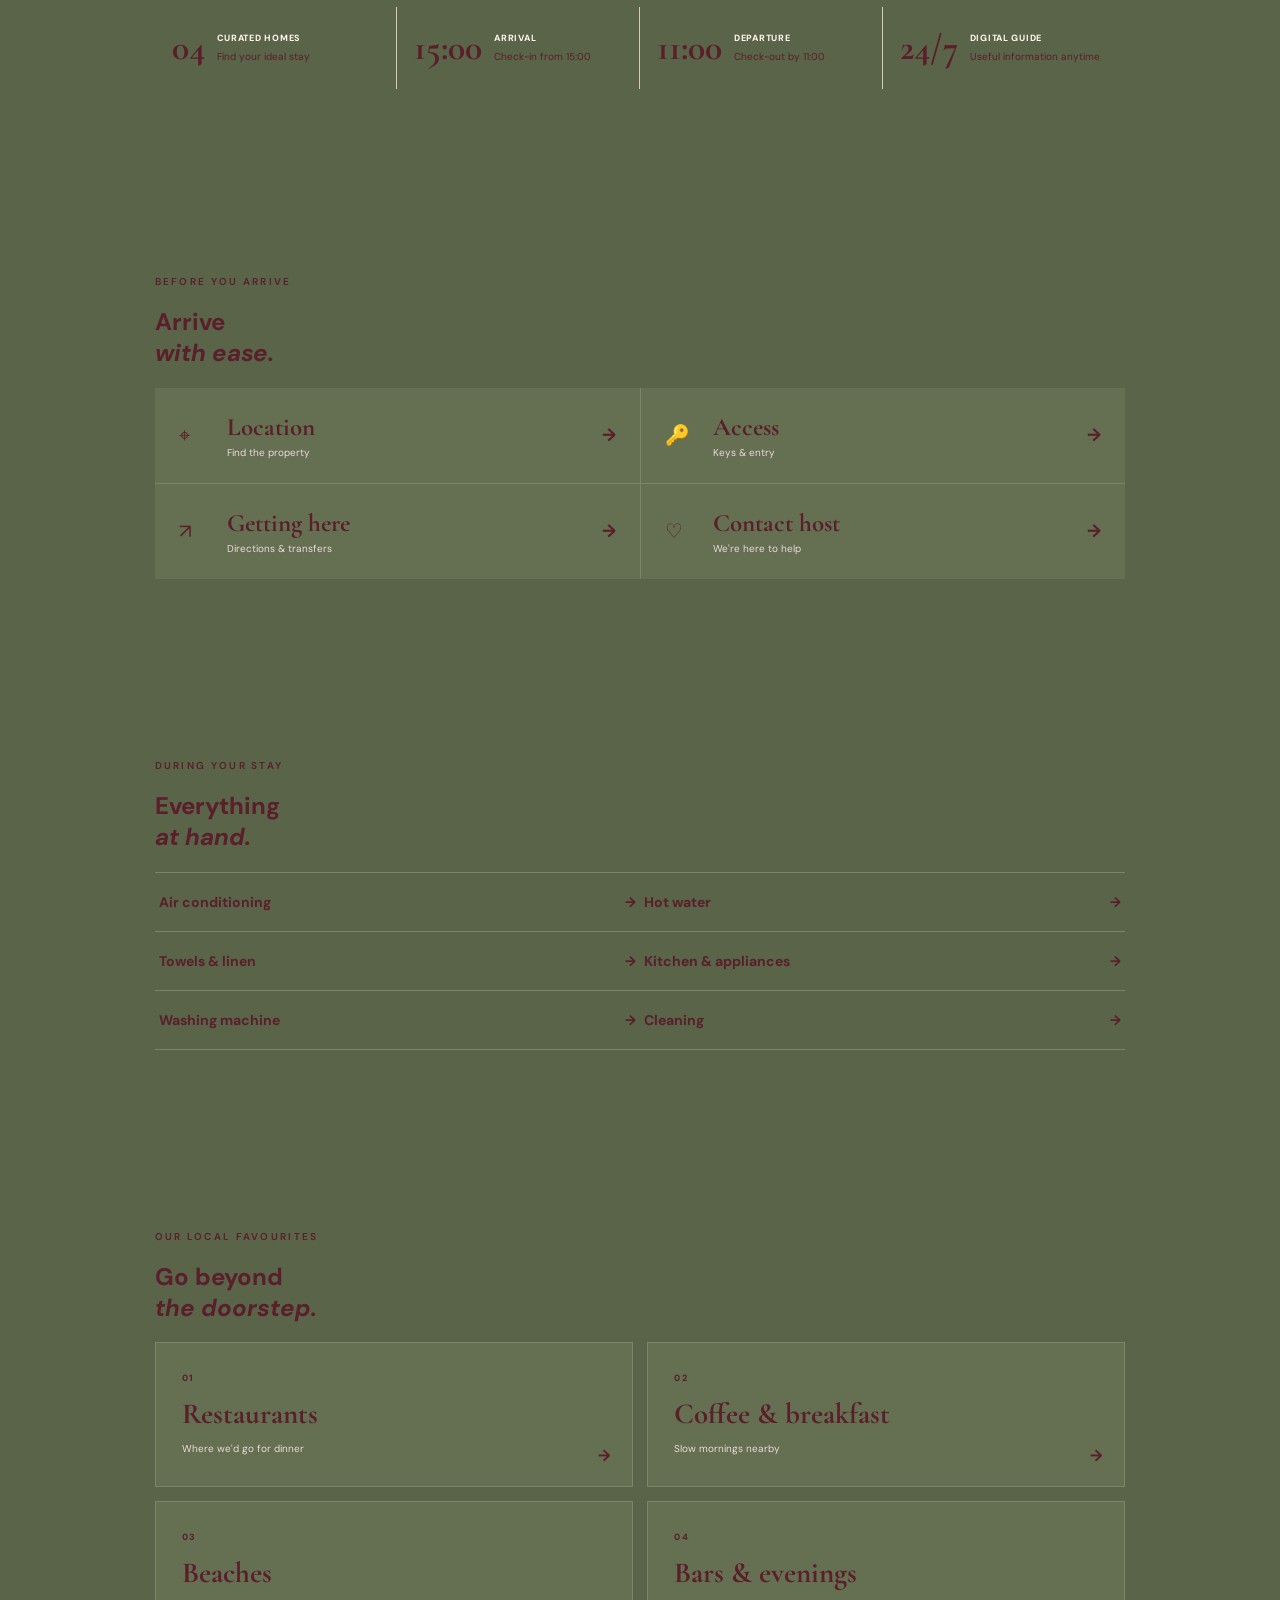
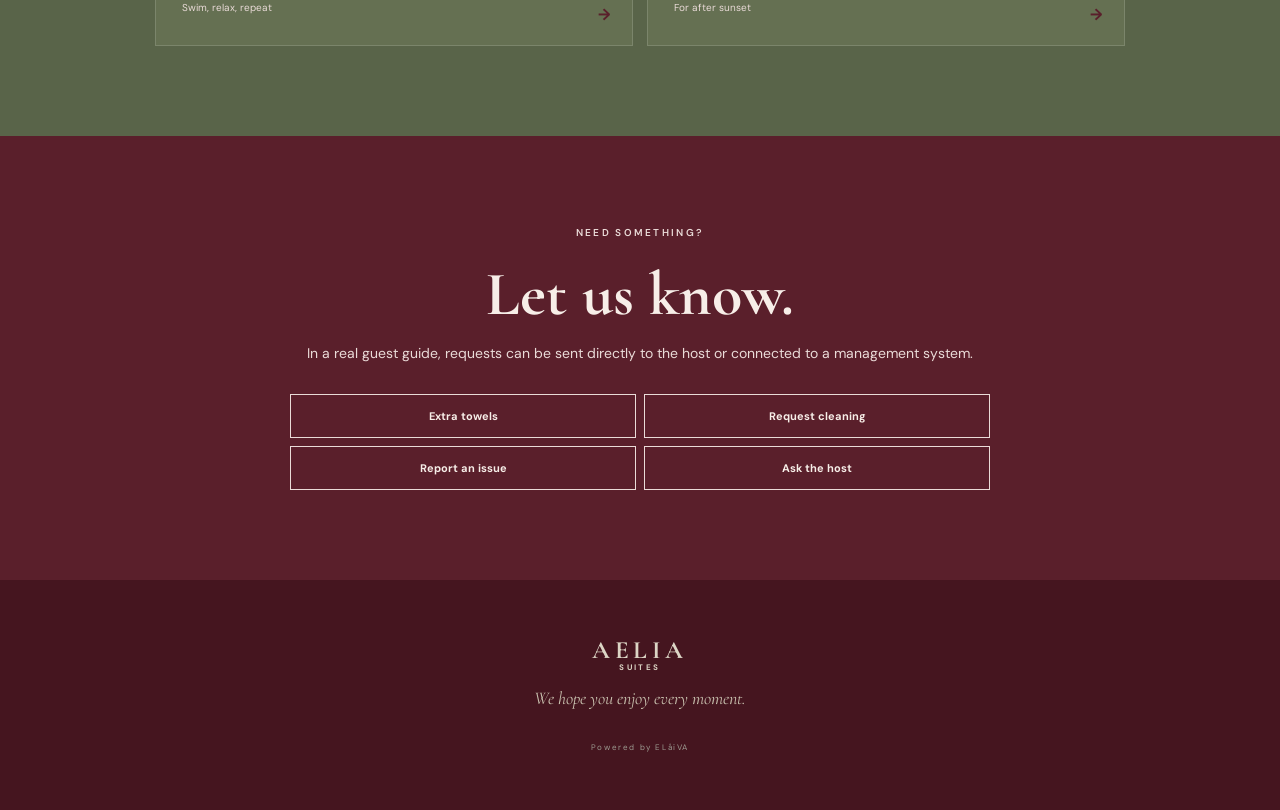
==== commit c7b1ea30: "Color only stay facts numbers and descriptions dark cherry red" ====
--- a/index.html
+++ b/index.html
@@ -60,9 +60,9 @@
 .demo-quick-facts{display:grid;grid-template-columns:repeat(4,minmax(0,1fr));max-width:1150px;margin:-25px auto 0;position:relative;z-index:3;background:transparent;color:#fff4ea;box-shadow:none}
 .demo-quick-facts article{padding:23px 17px;display:flex;align-items:center;gap:12px;border-right:1px solid #d9cabb;min-width:0}
 .demo-quick-facts article:last-child{border:0}
-.demo-quick-facts strong{font:700 clamp(26px,2.8vw,39px)/1 'Cormorant Garamond',serif;white-space:nowrap}
+.demo-quick-facts strong{font:700 clamp(26px,2.8vw,39px)/1 'Cormorant Garamond',serif;white-space:nowrap;color:#5a1f2b}
 .demo-quick-facts span{display:block;font-size:9px;font-weight:800;letter-spacing:.08em}
-.demo-quick-facts small{display:block;color:#f1e5da;font-size:10px;line-height:1.5;margin-top:5px}
+.demo-quick-facts small{display:block;color:#5a1f2b;font-size:10px;line-height:1.5;margin-top:5px}
 #stays{padding-top:77px}
 #stays .house-grid{gap:24px}
 #stays .house-card{background:#f0e7db;box-shadow:0 8px 22px rgba(25,35,19,.12)}
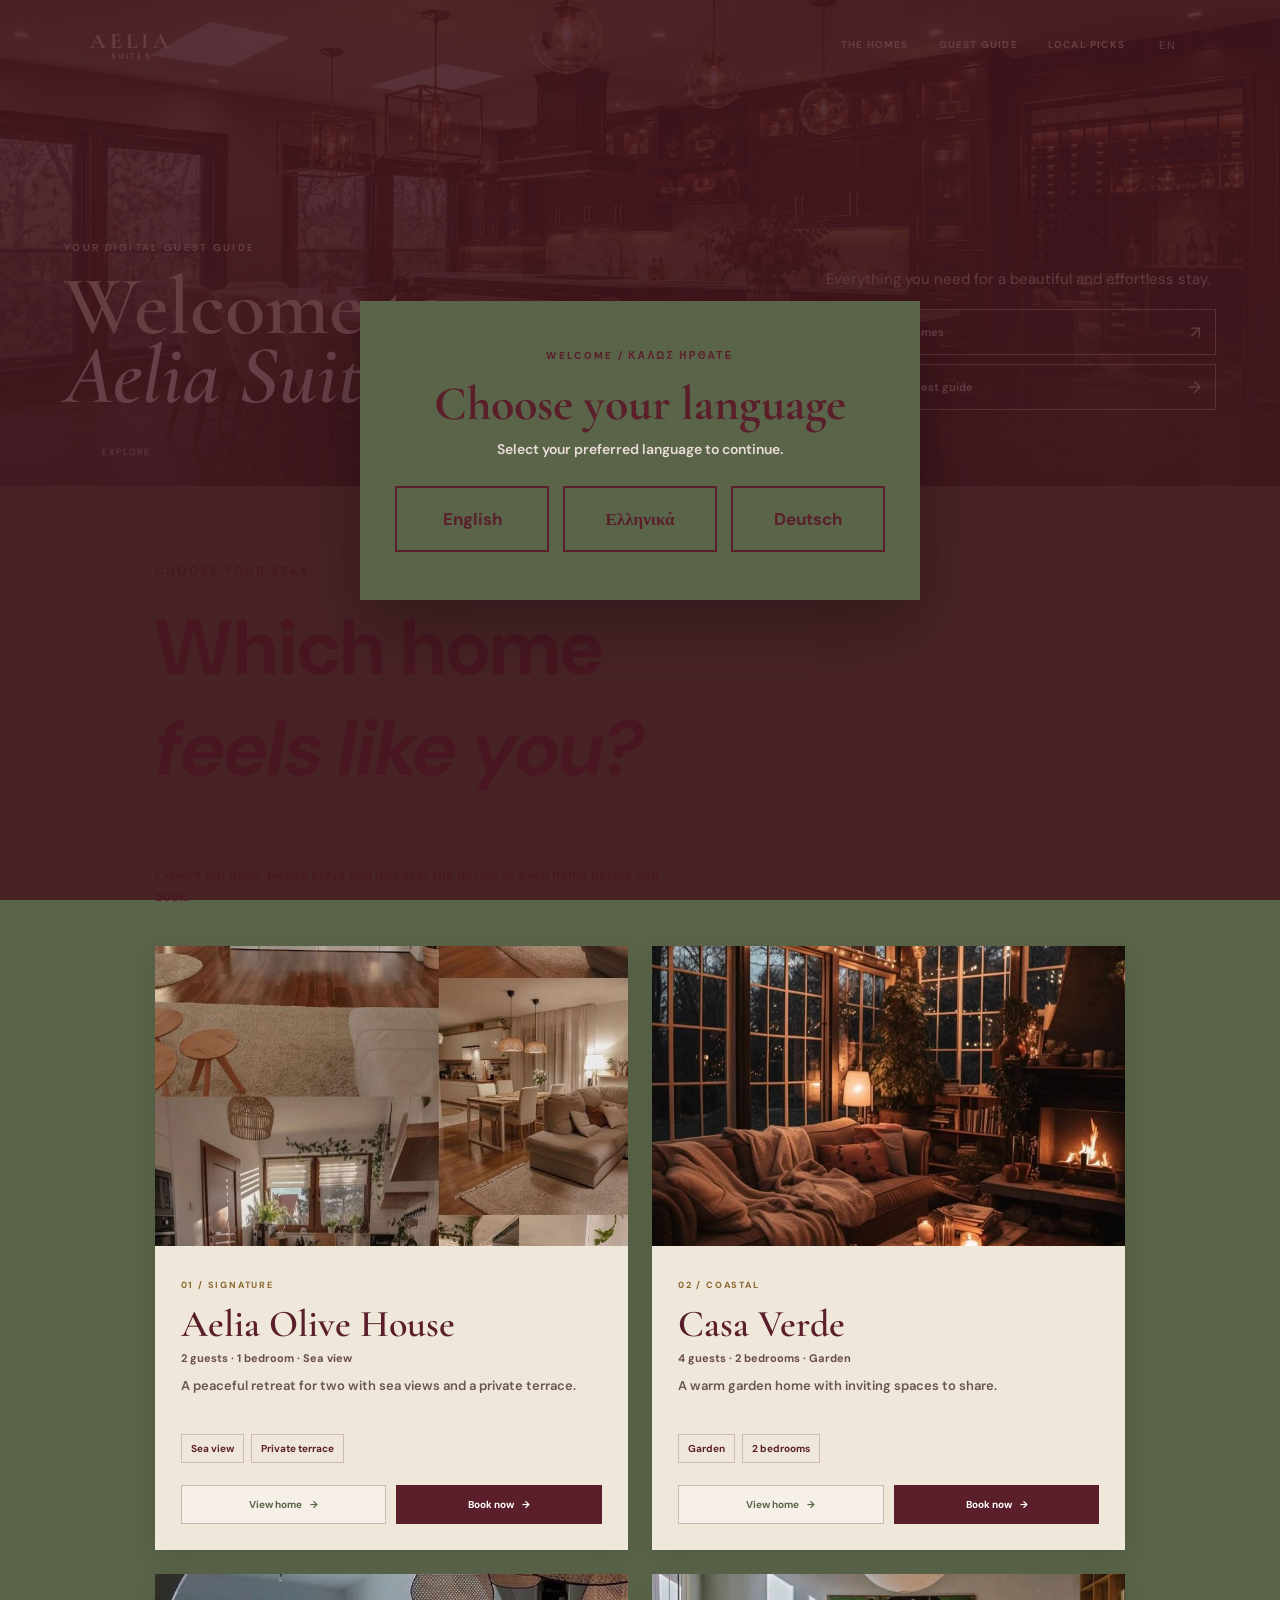
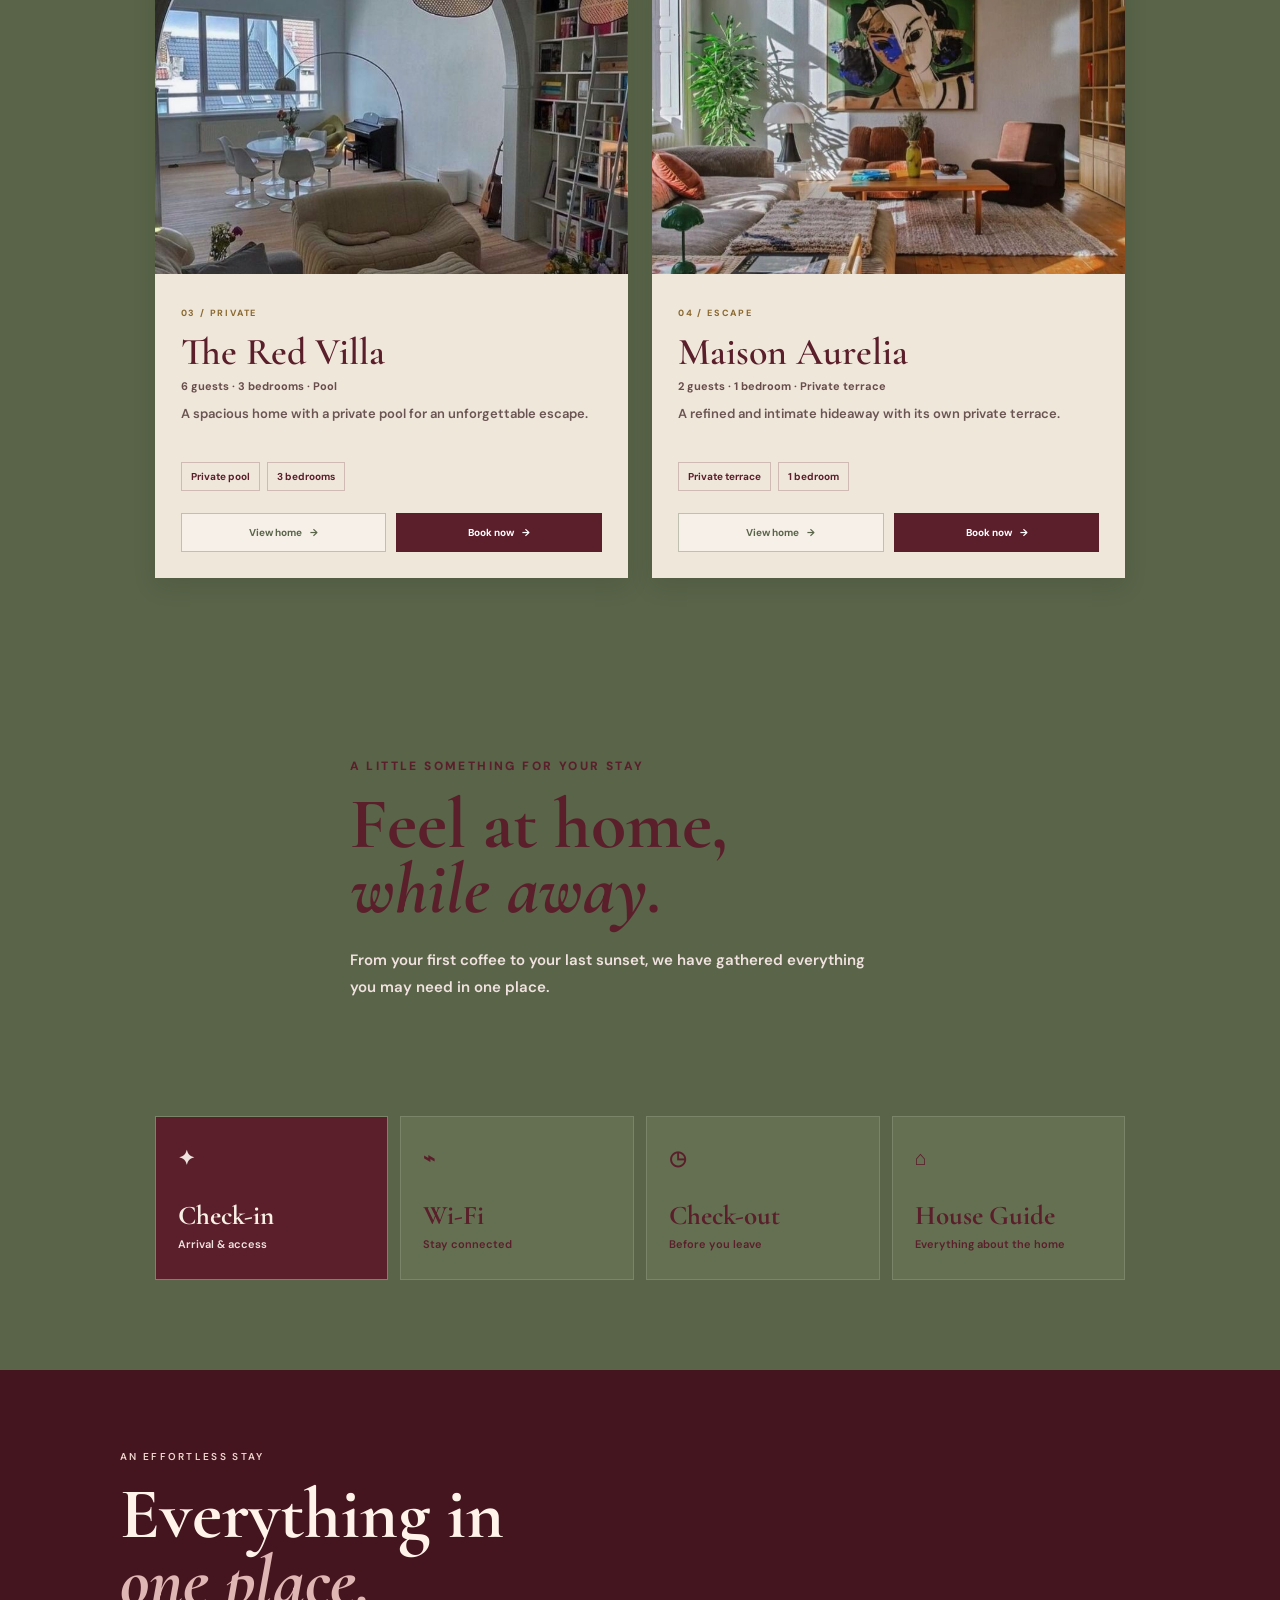
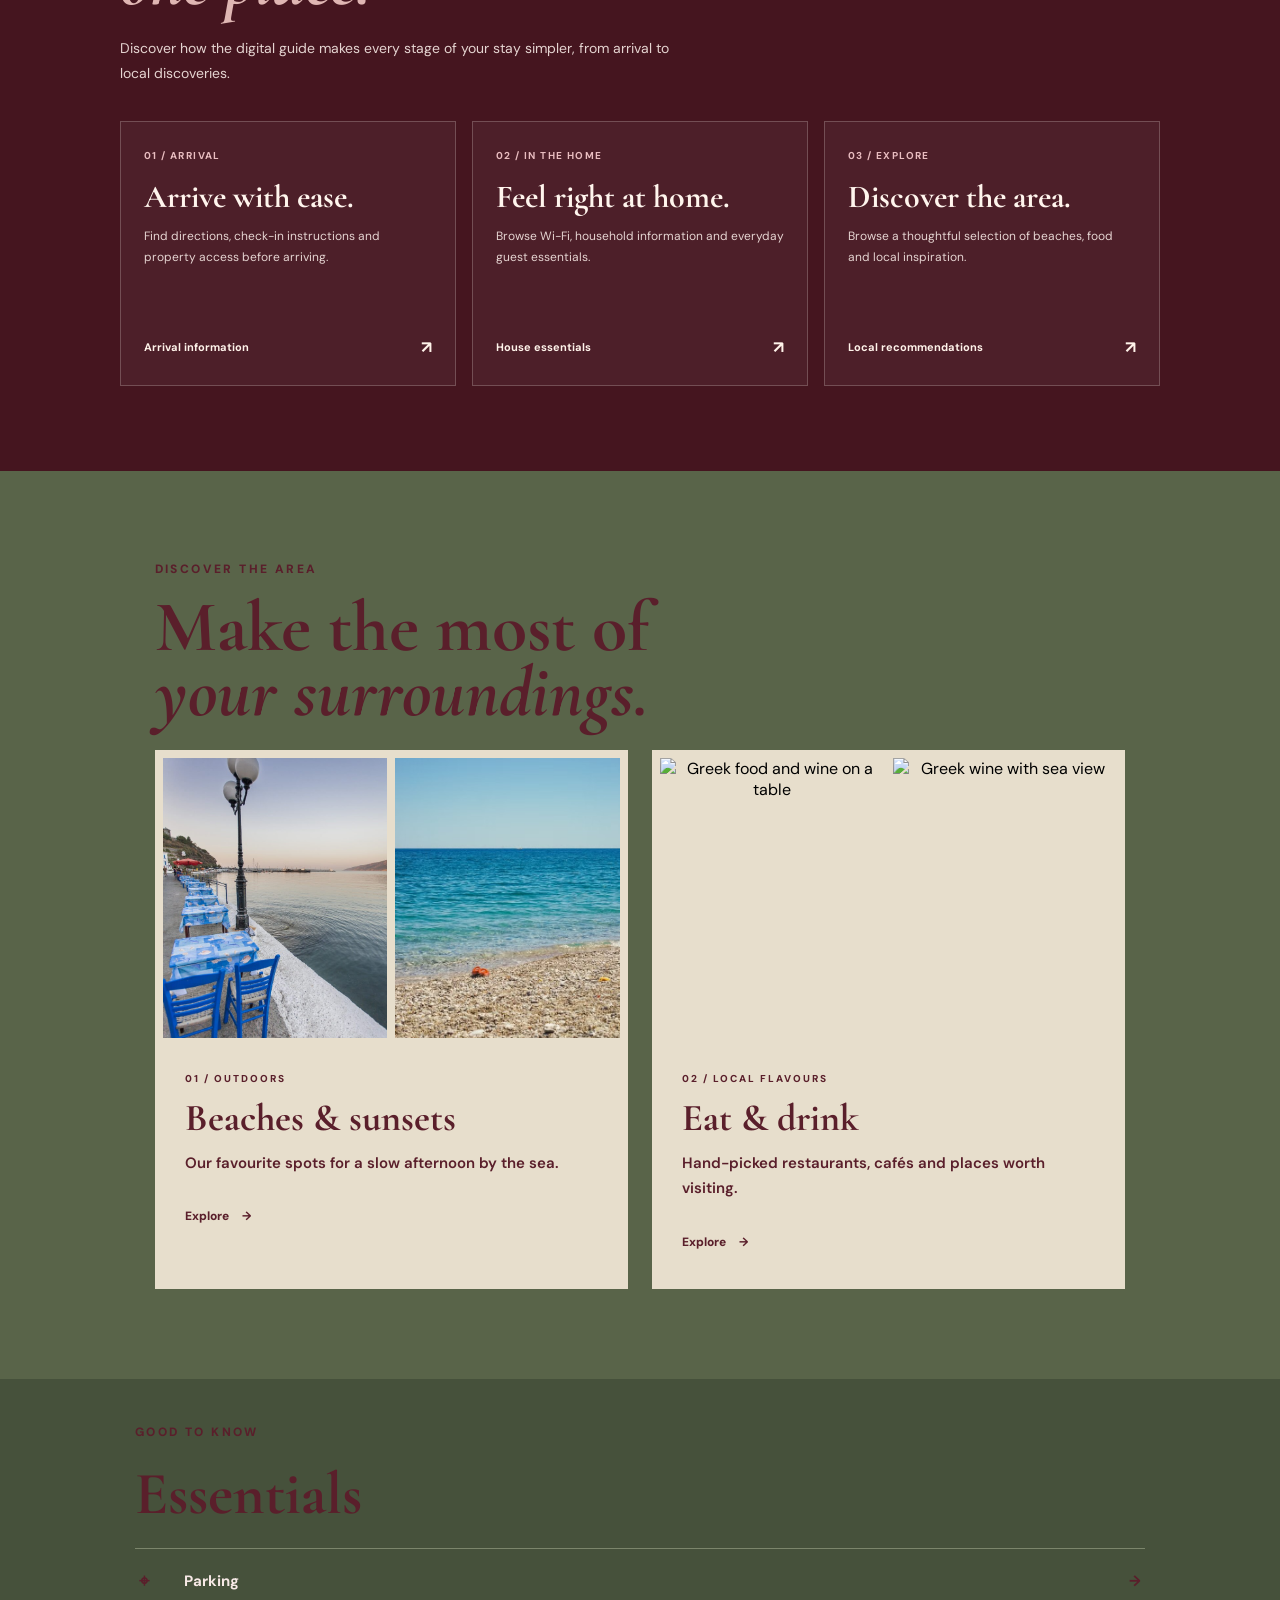
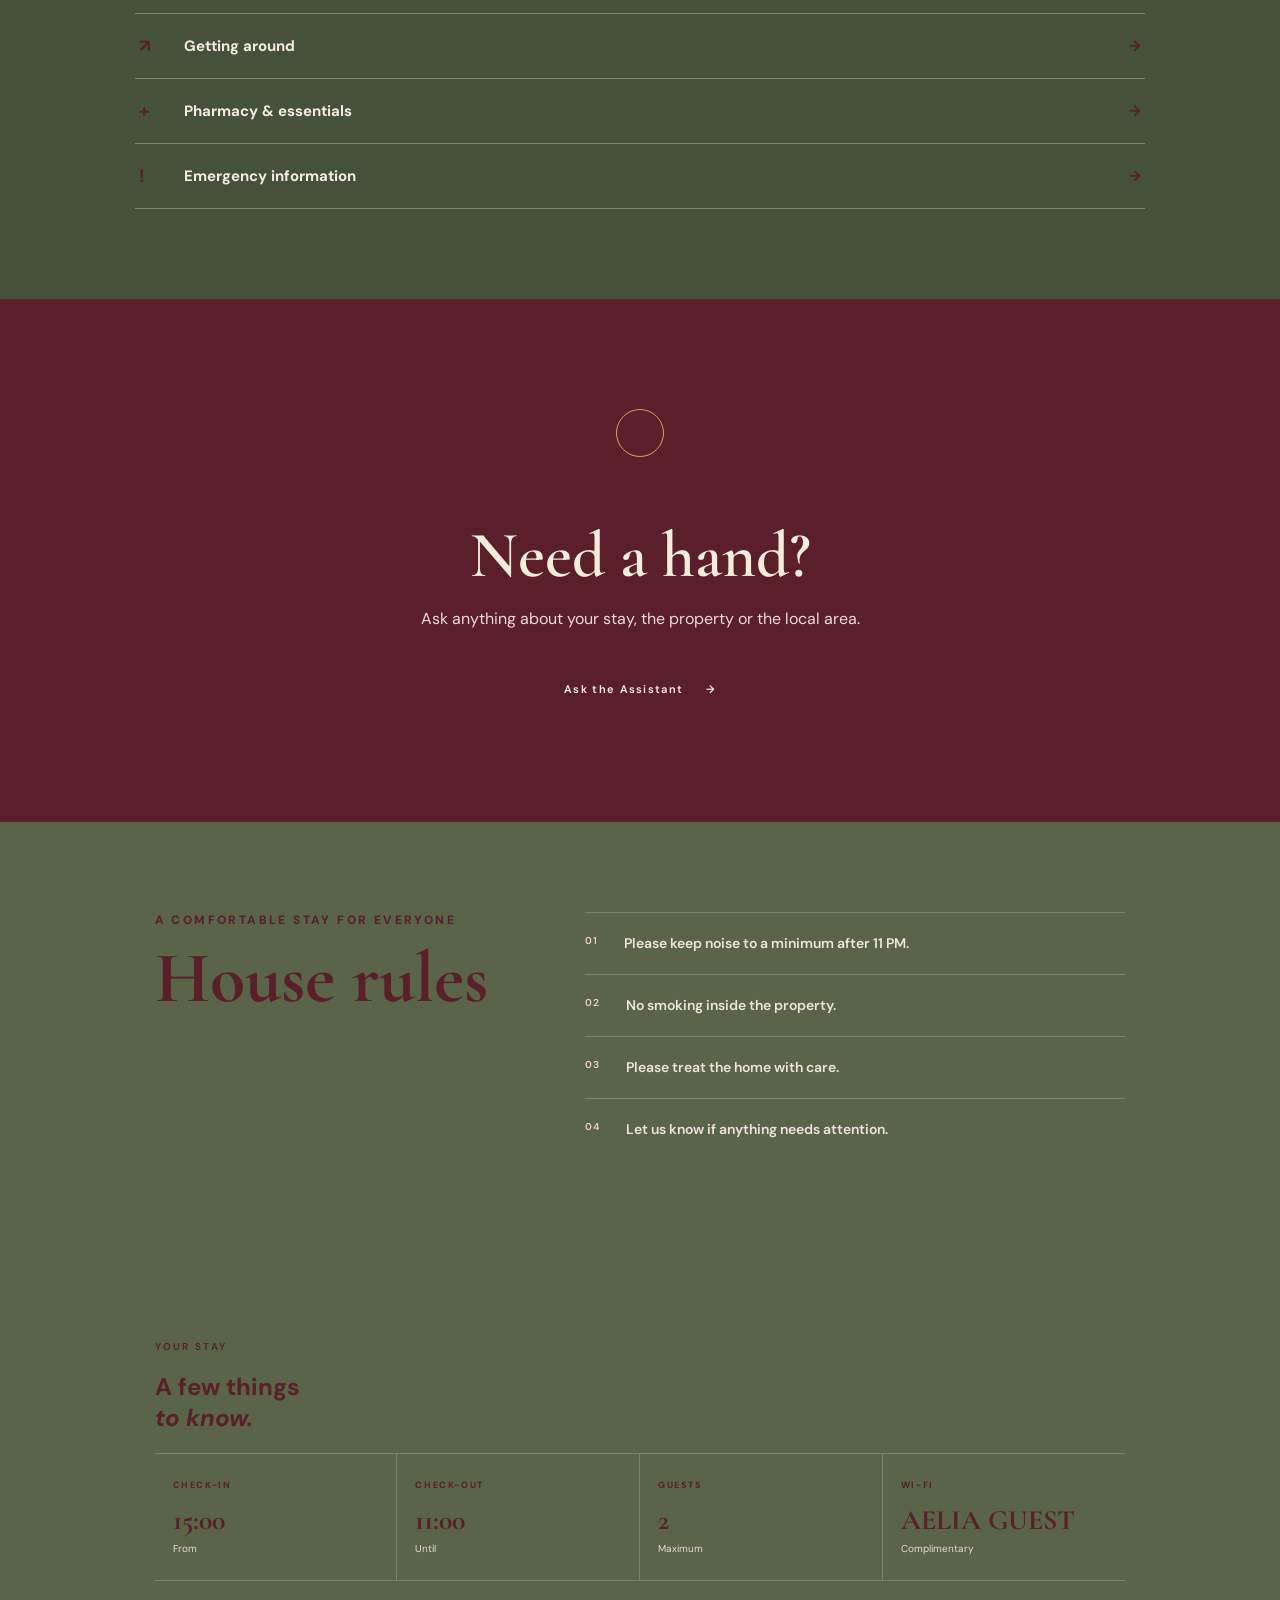
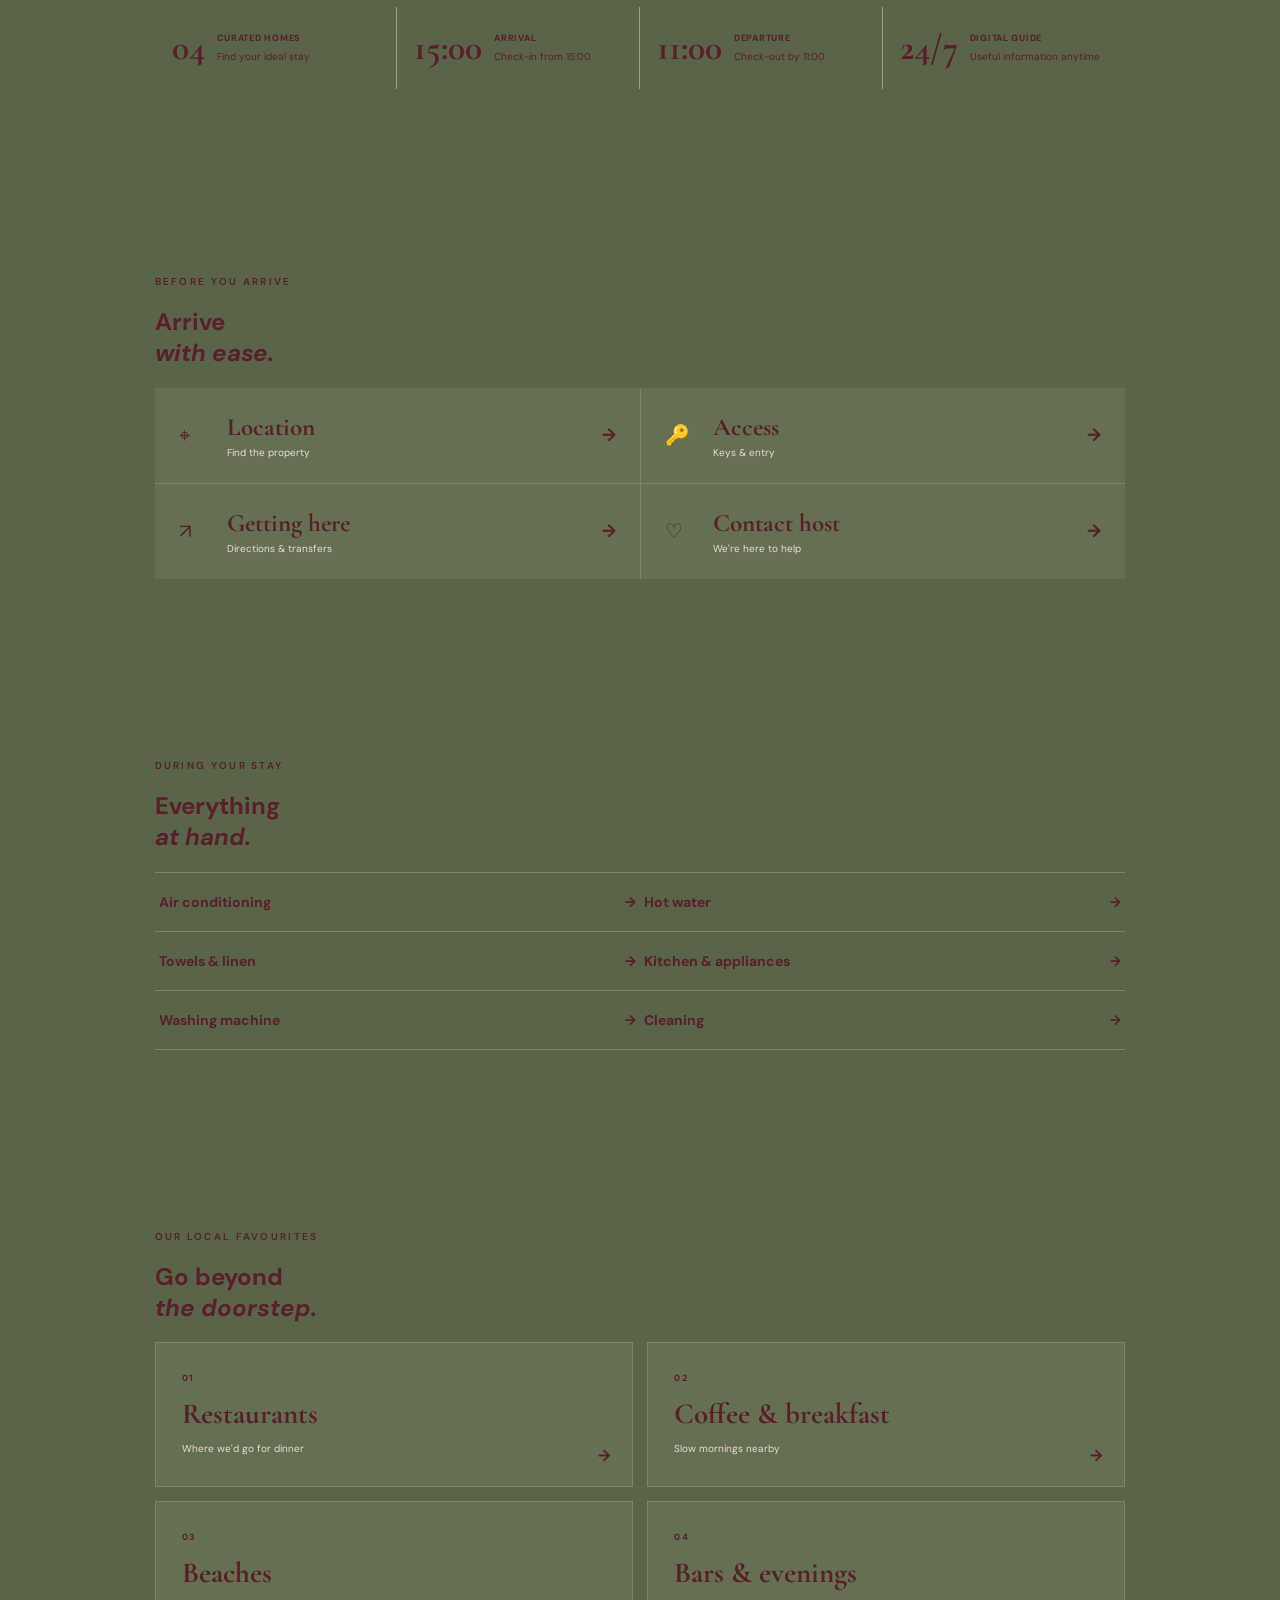
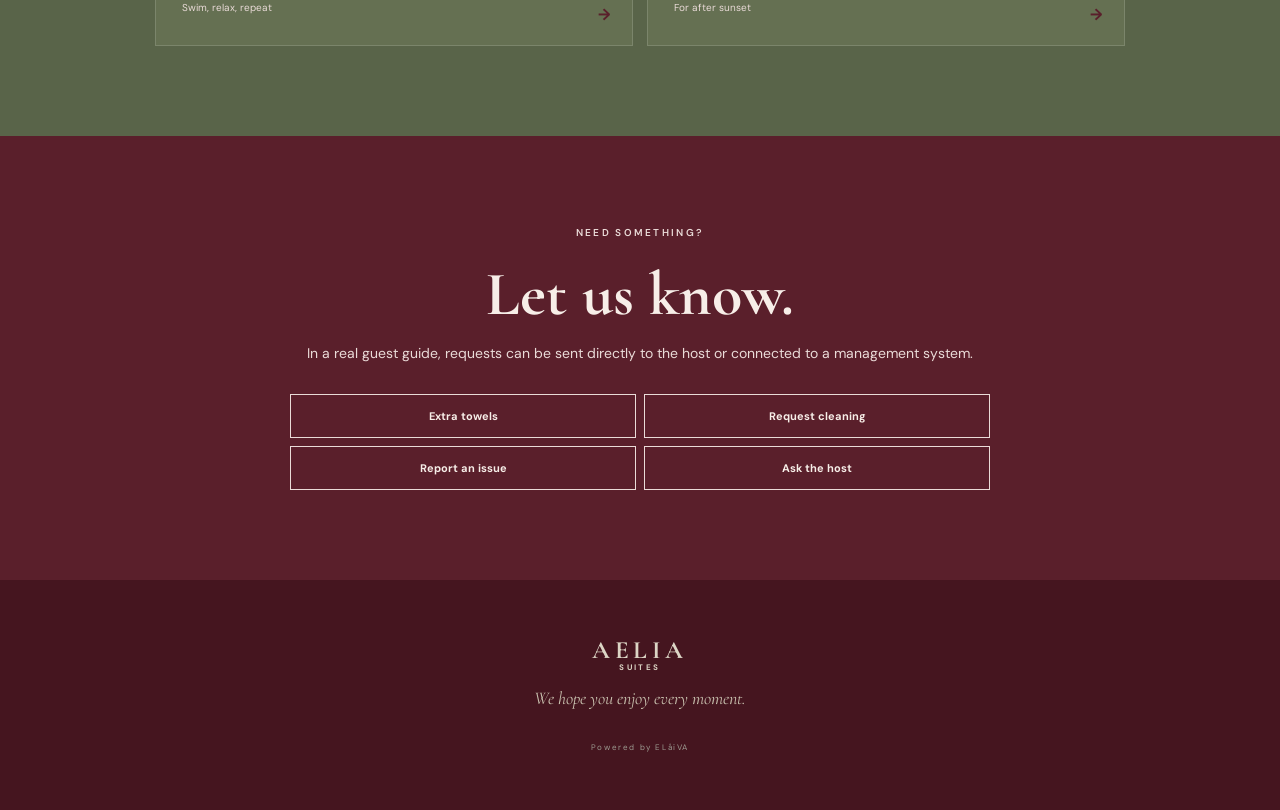
==== commit 1e5eaf53: "Polish quick facts copy and olive background" ====
--- a/index.html
+++ b/index.html
@@ -8,7 +8,7 @@
 <link rel="preconnect" href="https://fonts.googleapis.com">
 <link rel="preconnect" href="https://fonts.gstatic.com" crossorigin>
 <link href="https://fonts.googleapis.com/css2?family=Cormorant+Garamond:wght@500;600;700&family=DM+Sans:wght@400;500;600&display=swap" rel="stylesheet">
-<link rel="stylesheet" href="style.css?v=20261008-12">
+<link rel="stylesheet" href="style.css?v=20261012-1">
 <style>.stay-picker{padding-top:30px}.picker-intro{max-width:540px;color:#5a1f2b;line-height:1.7;font-size:13px}.house-grid{display:grid;grid-template-columns:repeat(2,1fr);gap:18px;margin-top:38px}.house-card{padding:0;border:0;background:#e5dccb;text-align:left;color:#36382f;overflow:hidden;transition:.3s}.house-card:hover{transform:translateY(-5px)}.house-card img{width:100%;height:320px;display:block;object-fit:cover}.house-card div{padding:22px 24px 25px}.house-card span{font-size:9px;letter-spacing:.2em;color:#8b6a32}.house-card h3{font:600 32px 'Cormorant Garamond';margin:8px 0 4px}.house-card p{font-size:11px;color:#777268;margin-bottom:20px}.house-card strong{font-size:10px;color:#596449}.house-card strong b{color:#a47a32;margin-left:10px}.property-details{display:grid;grid-template-columns:repeat(2,1fr);gap:1px;background:#d4c8b3;margin:25px 0}.property-details div{background:#f4ecdd;padding:15px}.property-details small{display:block;color:#8c877b;font-size:8px;letter-spacing:.15em;margin-bottom:5px}.property-details b{font:600 20px 'Cormorant Garamond';color:#3e4337}.modal-book{width:100%;margin-top:4px}@media(max-width:760px){.house-grid{grid-template-columns:1fr}.house-card img{height:250px}}</style><style>
 .property-modal{max-width:720px;overflow:hidden;padding:0}
 .property-modal .property-image{width:100%;height:330px;display:block;object-fit:cover}
@@ -114,7 +114,29 @@
 /* Keep the original stay overview lower on the page; no floating strip under the hero. */
 .demo-quick-facts-restored{margin:26px auto 6px;max-width:1020px;box-shadow:none}
 @media(max-width:900px){.demo-quick-facts-restored{margin:24px 0 5px}}
-</style></head>
+<style id="aelia-quick-facts-final">
+/* Quick facts: keep the exact wording legible on a coordinated olive background. */
+.demo-quick-facts-restored{
+  background:#657052!important;
+  color:#5a1f2b!important;
+  border:1px solid #7b8569;
+  box-shadow:none!important;
+}
+.demo-quick-facts-restored article{
+  border-right:1px solid #9aa087!important;
+}
+.demo-quick-facts-restored article:last-child{border-right:0!important}
+.demo-quick-facts-restored strong,
+.demo-quick-facts-restored span,
+.demo-quick-facts-restored small{color:#5a1f2b!important}
+@media(max-width:880px){
+  .demo-quick-facts-restored article:nth-child(2){border-right:0!important}
+  .demo-quick-facts-restored article:nth-child(-n+2){border-bottom:1px solid #9aa087!important}
+}
+@media(max-width:760px){
+  .demo-quick-facts-restored{margin:0!important;border-left:0;border-right:0}
+}
+</style></style></head>
 <body><div class="language-modal" id="languageModal"><div class="language-box"><p class="eyebrow">WELCOME / ΚΑΛΩΣ ΗΡΘΑΤΕ</p><h2>Choose your language</h2><p>Select your preferred language to continue.</p><div class="language-options"><button onclick="setLanguage('en')">English</button><button onclick="setLanguage('el')">Ελληνικά</button><button onclick="setLanguage('de')">Deutsch</button></div></div></div>
 <header class="hero">
   <div class="hero-overlay"></div>
@@ -228,9 +250,9 @@
 'THE HOMES':'THE HOMES','GUEST GUIDE':'GUEST GUIDE','LOCAL PICKS':'LOCAL PICKS','Explore our homes':'Explore our homes','Explore the guest guide':'Explore the guest guide','CURATED HOMES':'CURATED HOMES','Find your ideal stay':'Find your ideal stay','ARRIVAL':'ARRIVAL','DEPARTURE':'DEPARTURE','Check-in from 15:00':'Check-in from 15:00','Check-out by 11:00':'Check-out by 11:00','DIGITAL GUIDE':'DIGITAL GUIDE','Useful information anytime':'Useful information anytime','A peaceful retreat for two with sea views and a private terrace.':'A peaceful retreat for two with sea views and a private terrace.','A warm garden home with inviting spaces to share.':'A warm garden home with inviting spaces to share.','A spacious home with a private pool for an unforgettable escape.':'A spacious home with a private pool for an unforgettable escape.','A refined and intimate hideaway with its own private terrace.':'A refined and intimate hideaway with its own private terrace.','Sea view':'Sea view','Private terrace':'Private terrace','Garden':'Garden','2 bedrooms':'2 bedrooms','Private pool':'Private pool','3 bedrooms':'3 bedrooms','1 bedroom':'1 bedroom','AN EFFORTLESS STAY':'AN EFFORTLESS STAY','Everything in':'Everything in','one place.':'one place.','Discover how the digital guide makes every stage of your stay simpler, from arrival to local discoveries.':'Discover how the digital guide makes every stage of your stay simpler, from arrival to local discoveries.','01 / ARRIVAL':'01 / ARRIVAL','02 / IN THE HOME':'02 / IN THE HOME','03 / EXPLORE':'03 / EXPLORE','Arrive with ease.':'Arrive with ease.','Feel right at home.':'Feel right at home.','Discover the area.':'Discover the area.','Find directions, check-in instructions and property access before arriving.':'Find directions, check-in instructions and property access before arriving.','Browse Wi-Fi, household information and everyday guest essentials.':'Browse Wi-Fi, household information and everyday guest essentials.','Browse a thoughtful selection of beaches, food and local inspiration.':'Browse a thoughtful selection of beaches, food and local inspiration.','Arrival information':'Arrival information','House essentials':'House essentials','Local recommendations':'Local recommendations',
 'YOUR DIGITAL GUEST GUIDE':'YOUR DIGITAL GUEST GUIDE','Welcome to':'Welcome to','Everything you need for a beautiful and effortless stay.':'Everything you need for a beautiful and effortless stay.','EXPLORE':'EXPLORE','CHOOSE YOUR STAY':'CHOOSE YOUR STAY','Which home':'Which home','feels like you?':'feels like you?','Explore our hand-picked stays and discover the details of each home before you book.':'Explore our hand-picked stays and discover the details of each home before you book.','View home':'View home','Book now':'Book now','Explore the home':'Explore the home','2 guests · 1 bedroom · Sea view':'2 guests · 1 bedroom · Sea view','4 guests · 2 bedrooms · Garden':'4 guests · 2 bedrooms · Garden','6 guests · 3 bedrooms · Pool':'6 guests · 3 bedrooms · Pool','2 guests · 1 bedroom · Private terrace':'2 guests · 1 bedroom · Private terrace','A LITTLE SOMETHING FOR YOUR STAY':'A LITTLE SOMETHING FOR YOUR STAY','Feel at home,':'Feel at home,','while away.':'while away.','From your first coffee to your last sunset, we have gathered everything you may need in one place.':'From your first coffee to your last sunset, we have gathered everything you may need in one place.','Check-in':'Check-in','Arrival & access':'Arrival & access','Wi-Fi':'Wi-Fi','Stay connected':'Stay connected','Check-out':'Check-out','Before you leave':'Before you leave','House Guide':'House Guide','Everything about the home':'Everything about the home','DISCOVER THE AREA':'DISCOVER THE AREA','Make the most of':'Make the most of','your surroundings.':'your surroundings.','01 / OUTDOORS':'01 / OUTDOORS','02 / LOCAL FLAVOURS':'02 / LOCAL FLAVOURS','Beaches & sunsets':'Beaches & sunsets','Our favourite spots for a slow afternoon by the sea.':'Our favourite spots for a slow afternoon by the sea.','Eat & drink':'Eat & drink','Hand-picked restaurants, cafés and places worth visiting.':'Hand-picked restaurants, cafés and places worth visiting.','Explore':'Explore','GOOD TO KNOW':'GOOD TO KNOW','Essentials':'Essentials','Parking':'Parking','Getting around':'Getting around','Pharmacy & essentials':'Pharmacy & essentials','Emergency information':'Emergency information','YOUR PERSONAL GUEST ASSISTANT':'YOUR PERSONAL GUEST ASSISTANT','Need a hand?':'Need a hand?','Ask anything about your stay, the property or the local area.':'Ask anything about your stay, the property or the local area.','Ask the Assistant':'Ask the Assistant','A COMFORTABLE STAY FOR EVERYONE':'A COMFORTABLE STAY FOR EVERYONE','House rules':'House rules','Please keep noise to a minimum after 11 PM.':'Please keep noise to a minimum after 11 PM.','No smoking inside the property.':'No smoking inside the property.','Please treat the home with care.':'Please treat the home with care.','Let us know if anything needs attention.':'Let us know if anything needs attention.','We hope you enjoy every moment.':'We hope you enjoy every moment.','Powered by ELåiVA':'Powered by ELåiVA','Book this home →':'Book this home →','Aelia Olive House':'Aelia Olive House','Casa Verde':'Casa Verde','The Red Villa':'The Red Villa','Maison Aurelia':'Maison Aurelia','SIGNATURE':'SIGNATURE','COASTAL':'COASTAL','PRIVATE':'PRIVATE','ESCAPE':'ESCAPE','A calm, sun-filled retreat designed for slow mornings and long evenings. Perfect for couples looking for a private, elegant escape.':'A calm, sun-filled retreat designed for slow mornings and long evenings. Perfect for couples looking for a private, elegant escape.','A warm coastal home surrounded by greenery, with generous spaces for friends or a small family.':'A warm coastal home surrounded by greenery, with generous spaces for friends or a small family.','A characterful villa for longer stays, with a private pool, spacious living areas and room to slow down.':'A characterful villa for longer stays, with a private pool, spacious living areas and room to slow down.','An intimate hideaway with a private terrace, soft interiors and everything you need for a peaceful stay.':'An intimate hideaway with a private terrace, soft interiors and everything you need for a peaceful stay.','BOOK YOUR STAY':'BOOK YOUR STAY','Full name':'Full name','Your full name':'Your full name','Phone':'Phone','Number of guests':'Number of guests','Payment':'Payment','Cardholder name':'Cardholder name','Card number':'Card number','Expiry date':'Expiry date','CVV':'CVV','DEMO PAYMENT':'DEMO PAYMENT','Do not enter real card details. This is a demonstration only and no payment will be processed.':'Do not enter real card details. This is a demonstration only and no payment will be processed.','Confirm & pay →':'Confirm & pay →','Demo booking only — no real payment will be processed.':'Demo booking only — no real payment will be processed.','Booking request received.':'Booking request received.','Thank you. Your stay request has been submitted successfully.':'Thank you. Your stay request has been submitted successfully.','Done':'Done','Aelia Assistant':'Aelia Assistant','Here to help':'Here to help','Hello! How can I help you during your stay?':'Hello! How can I help you during your stay?','Where should I eat?':'Where should I eat?','Check-out time':'Check-out time','Things to do':'Things to do','Ask anything...':'Ask anything...','YOUR STAY':'YOUR STAY','A few things':'A few things','to know.':'to know.','CHECK-IN':'CHECK-IN','CHECK-OUT':'CHECK-OUT','GUESTS':'GUESTS','WI-FI':'WI-FI','From':'From','Until':'Until','Maximum':'Maximum','Complimentary':'Complimentary','BEFORE YOU ARRIVE':'BEFORE YOU ARRIVE','Arrive':'Arrive','with ease.':'with ease.','Location':'Location','Find the property':'Find the property','Access':'Access','Keys & entry':'Keys & entry','Getting here':'Getting here','Directions & transfers':'Directions & transfers','Contact host':'Contact host','We\'re here to help':'We\'re here to help','DURING YOUR STAY':'DURING YOUR STAY','Everything':'Everything','at hand.':'at hand.','Air conditioning':'Air conditioning','Hot water':'Hot water','Towels & linen':'Towels & linen','Kitchen & appliances':'Kitchen & appliances','Washing machine':'Washing machine','Cleaning':'Cleaning','OUR LOCAL FAVOURITES':'OUR LOCAL FAVOURITES','Go beyond':'Go beyond','the doorstep.':'the doorstep.','Restaurants':'Restaurants','Where we\'d go for dinner':'Where we\'d go for dinner','Coffee & breakfast':'Coffee & breakfast','Slow mornings nearby':'Slow mornings nearby','Beaches':'Beaches','Swim, relax, repeat':'Swim, relax, repeat','Bars & evenings':'Bars & evenings','For after sunset':'For after sunset','NEED SOMETHING?':'NEED SOMETHING?','Let us know.':'Let us know.','In a real guest guide, requests can be sent directly to the host or connected to a management system.':'In a real guest guide, requests can be sent directly to the host or connected to a management system.','Extra towels':'Extra towels','Request cleaning':'Request cleaning','Report an issue':'Report an issue','Ask the host':'Ask the host'},
 de:{
-'THE HOMES':'UNTERKÜNFTE','GUEST GUIDE':'GÄSTEFÜHRER','LOCAL PICKS':'LOKALE TIPPS','Explore our homes':'Unterkünfte entdecken','Explore the guest guide':'Gästeführer entdecken','CURATED HOMES':'AUSGEWÄHLTE UNTERKÜNFTE','Find your ideal stay':'Finden Sie Ihre ideale Unterkunft','ARRIVAL':'ANREISE','DEPARTURE':'ABREISE','Check-in from 15:00':'Check-in ab 15:00 Uhr','Check-out by 11:00':'Check-out bis 11:00 Uhr','DIGITAL GUIDE':'DIGITALER GUIDE','Useful information anytime':'Nützliche Informationen jederzeit','A peaceful retreat for two with sea views and a private terrace.':'Ein ruhiger Rückzugsort für zwei mit Meerblick und privater Terrasse.','A warm garden home with inviting spaces to share.':'Ein einladendes Zuhause mit Garten und Platz zum Zusammensein.','A spacious home with a private pool for an unforgettable escape.':'Ein großzügiges Zuhause mit privatem Pool für eine unvergessliche Auszeit.','A refined and intimate hideaway with its own private terrace.':'Ein stilvoller Rückzugsort mit eigener privater Terrasse.','Sea view':'Meerblick','Private terrace':'Private Terrasse','Garden':'Garten','2 bedrooms':'2 Schlafzimmer','Private pool':'Privater Pool','3 bedrooms':'3 Schlafzimmer','1 bedroom':'1 Schlafzimmer','AN EFFORTLESS STAY':'EIN ENTSPANNTER AUFENTHALT','Everything in':'Alles an','one place.':'einem Ort.','Discover how the digital guide makes every stage of your stay simpler, from arrival to local discoveries.':'Entdecken Sie, wie der digitale Gästeführer Ihren Aufenthalt von der Anreise bis zur Erkundung erleichtert.','01 / ARRIVAL':'01 / ANREISE','02 / IN THE HOME':'02 / IM HAUS','03 / EXPLORE':'03 / ENTDECKEN','Arrive with ease.':'Entspannt ankommen.','Feel right at home.':'Wie zu Hause fühlen.','Discover the area.':'Die Umgebung entdecken.','Find directions, check-in instructions and property access before arriving.':'Finden Sie vor Ihrer Anreise Wegbeschreibung, Check-in-Informationen und Zugangshinweise.','Browse Wi-Fi, household information and everyday guest essentials.':'Entdecken Sie WLAN, Hausinformationen und alles Wichtige für Ihren Aufenthalt.','Browse a thoughtful selection of beaches, food and local inspiration.':'Entdecken Sie ausgewählte Strände, Restaurants und lokale Erlebnisse.','Arrival information':'Anreiseinformationen','House essentials':'Hausausstattung','Local recommendations':'Lokale Empfehlungen','YOUR DIGITAL GUEST GUIDE':'IHR DIGITALER GÄSTEFÜHRER','Welcome to':'Willkommen bei','Everything you need for a beautiful and effortless stay.':'Alles, was Sie für einen schönen und entspannten Aufenthalt brauchen.','EXPLORE':'ENTDECKEN','CHOOSE YOUR STAY':'WÄHLEN SIE IHRE UNTERKUNFT','Which home':'Welches Zuhause','feels like you?':'passt zu Ihnen?','Explore our hand-picked stays and discover the details of each home before you book.':'Entdecken Sie unsere ausgewählten Unterkünfte und erfahren Sie mehr über jedes Zuhause, bevor Sie buchen.','View home':'Unterkunft ansehen','Book now':'Jetzt buchen','Explore the home':'Unterkunft entdecken','2 guests · 1 bedroom · Sea view':'2 Gäste · 1 Schlafzimmer · Meerblick','4 guests · 2 bedrooms · Garden':'4 Gäste · 2 Schlafzimmer · Garten','6 guests · 3 bedrooms · Pool':'6 Gäste · 3 Schlafzimmer · Pool','2 guests · 1 bedroom · Private terrace':'2 Gäste · 1 Schlafzimmer · Private Terrasse','A LITTLE SOMETHING FOR YOUR STAY':'ETWAS BESONDERES FÜR IHREN AUFENTHALT','Feel at home,':'Fühlen Sie sich wie zu Hause,','while away.':'und genießen Sie Ihre Zeit.','From your first coffee to your last sunset, we have gathered everything you may need in one place.':'Von Ihrem ersten Kaffee bis zum letzten Sonnenuntergang finden Sie hier alles, was Sie brauchen könnten.','Check-in':'Check-in','Arrival & access':'Ankunft & Zugang','Wi-Fi':'WLAN','Stay connected':'In Verbindung bleiben','Check-out':'Check-out','Before you leave':'Vor Ihrer Abreise','House Guide':'Hausführer','Everything about the home':'Alles über die Unterkunft','DISCOVER THE AREA':'DIE UMGEBUNG ENTDECKEN','Make the most of':'Genießen Sie','your surroundings.':'Ihre Umgebung in vollen Zügen.','01 / OUTDOORS':'01 / DRAUSSEN','02 / LOCAL FLAVOURS':'02 / LOKALE GENÜSSE','Beaches & sunsets':'Strände & Sonnenuntergänge','Our favourite spots for a slow afternoon by the sea.':'Unsere Lieblingsorte für einen entspannten Nachmittag am Meer.','Eat & drink':'Essen & Trinken','Hand-picked restaurants, cafés and places worth visiting.':'Ausgewählte Restaurants, Cafés und sehenswerte Orte.','Explore':'Entdecken','GOOD TO KNOW':'GUT ZU WISSEN','Essentials':'Wichtiges','Parking':'Parken','Getting around':'Unterwegs','Pharmacy & essentials':'Apotheke & wichtige Dinge','Emergency information':'Notfallinformationen','YOUR PERSONAL GUEST ASSISTANT':'IHR PERSÖNLICHER GÄSTEASSISTENT','Need a hand?':'Brauchen Sie Hilfe?','Ask anything about your stay, the property or the local area.':'Fragen Sie alles über Ihren Aufenthalt, die Unterkunft oder die Umgebung.','Ask the Assistant':'Assistent fragen','A COMFORTABLE STAY FOR EVERYONE':'EIN ANGENEHMER AUFENTHALT FÜR ALLE','House rules':'Hausregeln','Please keep noise to a minimum after 11 PM.':'Bitte halten Sie den Lärm nach 23 Uhr auf ein Minimum.','No smoking inside the property.':'Rauchen ist in der Unterkunft nicht gestattet.','Please treat the home with care.':'Bitte gehen Sie sorgsam mit der Unterkunft um.','Let us know if anything needs attention.':'Informieren Sie uns, wenn etwas Aufmerksamkeit benötigt.','We hope you enjoy every moment.':'Wir hoffen, Sie genießen jeden Moment.','Powered by ELåiVA':'Powered by ELåiVA','Book this home →':'Diese Unterkunft buchen →','Aelia Olive House':'Aelia Olive House','Casa Verde':'Casa Verde','The Red Villa':'The Red Villa','Maison Aurelia':'Maison Aurelia','SIGNATURE':'SIGNATURE','COASTAL':'KÜSTE','PRIVATE':'PRIVAT','ESCAPE':'RÜCKZUG','A calm, sun-filled retreat designed for slow mornings and long evenings. Perfect for couples looking for a private, elegant escape.':'Ein ruhiger, sonniger Rückzugsort für entspannte Morgen und lange Abende. Perfekt für Paare, die eine private, elegante Auszeit suchen.','A warm coastal home surrounded by greenery, with generous spaces for friends or a small family.':'Ein warmes Zuhause an der Küste, umgeben von Grün, mit viel Platz für Freunde oder eine kleine Familie.','A characterful villa for longer stays, with a private pool, spacious living areas and room to slow down.':'Eine besondere Villa für längere Aufenthalte mit privatem Pool, großzügigen Wohnbereichen und viel Raum zum Entspannen.','An intimate hideaway with a private terrace, soft interiors and everything you need for a peaceful stay.':'Ein gemütlicher Rückzugsort mit privater Terrasse und allem, was Sie für einen erholsamen Aufenthalt brauchen.','BOOK YOUR STAY':'IHREN AUFENTHALT BUCHEN','Full name':'Vollständiger Name','Your full name':'Vollständiger Name','Phone':'Telefon','Number of guests':'Anzahl der Gäste','Payment':'Zahlung','Cardholder name':'Name des Karteninhabers','Card number':'Kartennummer','Expiry date':'Ablaufdatum','CVV':'CVV','DEMO PAYMENT':'DEMO-ZAHLUNG','Do not enter real card details. This is a demonstration only and no payment will be processed.':'Bitte geben Sie keine echten Kartendaten ein. Dies ist nur eine Demo und es wird keine Zahlung verarbeitet.','Confirm & pay →':'Bestätigen & bezahlen →','Demo booking only — no real payment will be processed.':'Nur Demo-Buchung — es wird keine echte Zahlung verarbeitet.','Booking request received.':'Buchungsanfrage erhalten.','Thank you. Your stay request has been submitted successfully.':'Vielen Dank. Ihre Anfrage wurde erfolgreich übermittelt.','Done':'Fertig','Aelia Assistant':'Aelia Assistent','Here to help':'Wir helfen Ihnen gerne','Hello! How can I help you during your stay?':'Hallo! Wie kann ich Ihnen während Ihres Aufenthalts helfen?','Where should I eat?':'Wo kann ich essen?','Check-out time':'Check-out-Zeit','Things to do':'Aktivitäten','Ask anything...':'Fragen Sie mich alles...','YOUR STAY':'IHR AUFENTHALT','A few things':'Ein paar Dinge','to know.':'die Sie wissen sollten.','CHECK-IN':'CHECK-IN','CHECK-OUT':'CHECK-OUT','GUESTS':'GÄSTE','WI-FI':'WLAN','From':'Ab','Until':'Bis','Maximum':'Maximal','Complimentary':'Inklusive','BEFORE YOU ARRIVE':'VOR IHRER ANKUNFT','Arrive':'Ankommen','with ease.':'ganz entspannt.','Location':'Standort','Find the property':'Unterkunft finden','Access':'Zugang','Keys & entry':'Schlüssel & Eingang','Getting here':'Anreise','Directions & transfers':'Anfahrt & Transfers','Contact host':'Gastgeber kontaktieren','We\'re here to help':'Wir sind für Sie da','DURING YOUR STAY':'WÄHREND IHRES AUFENTHALTS','Everything':'Alles','at hand.':'griffbereit.','Air conditioning':'Klimaanlage','Hot water':'Warmwasser','Towels & linen':'Handtücher & Bettwäsche','Kitchen & appliances':'Küche & Geräte','Washing machine':'Waschmaschine','Cleaning':'Reinigung','OUR LOCAL FAVOURITES':'UNSERE LOKALEN FAVORITEN','Go beyond':'Entdecken Sie mehr als','the doorstep.':'nur die Unterkunft.','Restaurants':'Restaurants','Where we\'d go for dinner':'Wo wir zum Abendessen hingehen würden','Coffee & breakfast':'Kaffee & Frühstück','Slow mornings nearby':'Ruhige Morgen in der Nähe','Beaches':'Strände','Swim, relax, repeat':'Schwimmen, entspannen, wiederholen','Bars & evenings':'Bars & Abende','For after sunset':'Für nach Sonnenuntergang','NEED SOMETHING?':'BRAUCHEN SIE ETWAS?','Let us know.':'Lassen Sie es uns wissen.','In a real guest guide, requests can be sent directly to the host or connected to a management system.':'In einem echten Gästeführer können Anfragen direkt an den Gastgeber gesendet oder mit einem Verwaltungssystem verbunden werden.','Extra towels':'Zusätzliche Handtücher','Request cleaning':'Reinigung anfragen','Report an issue':'Problem melden','Ask the host':'Gastgeber fragen'},
+'THE HOMES':'UNTERKÜNFTE','GUEST GUIDE':'GÄSTEFÜHRER','LOCAL PICKS':'LOKALE TIPPS','Explore our homes':'Unterkünfte entdecken','Explore the guest guide':'Gästeführer entdecken','CURATED HOMES':'AUSGEWÄHLTE UNTERKÜNFTE','Find your ideal stay':'Finden Sie die Unterkunft, die zu Ihnen passt','ARRIVAL':'ANREISE','DEPARTURE':'ABREISE','Check-in from 15:00':'Check-in ab 15:00 Uhr','Check-out by 11:00':'Check-out bis 11:00 Uhr','DIGITAL GUIDE':'DIGITALER GUIDE','Useful information anytime':'Nützliche Informationen, wann immer Sie sie brauchen','A peaceful retreat for two with sea views and a private terrace.':'Ein ruhiger Rückzugsort für zwei mit Meerblick und privater Terrasse.','A warm garden home with inviting spaces to share.':'Ein einladendes Zuhause mit Garten und Platz zum Zusammensein.','A spacious home with a private pool for an unforgettable escape.':'Ein großzügiges Zuhause mit privatem Pool für eine unvergessliche Auszeit.','A refined and intimate hideaway with its own private terrace.':'Ein stilvoller Rückzugsort mit eigener privater Terrasse.','Sea view':'Meerblick','Private terrace':'Private Terrasse','Garden':'Garten','2 bedrooms':'2 Schlafzimmer','Private pool':'Privater Pool','3 bedrooms':'3 Schlafzimmer','1 bedroom':'1 Schlafzimmer','AN EFFORTLESS STAY':'EIN ENTSPANNTER AUFENTHALT','Everything in':'Alles an','one place.':'einem Ort.','Discover how the digital guide makes every stage of your stay simpler, from arrival to local discoveries.':'Entdecken Sie, wie der digitale Gästeführer Ihren Aufenthalt von der Anreise bis zur Erkundung erleichtert.','01 / ARRIVAL':'01 / ANREISE','02 / IN THE HOME':'02 / IM HAUS','03 / EXPLORE':'03 / ENTDECKEN','Arrive with ease.':'Entspannt ankommen.','Feel right at home.':'Wie zu Hause fühlen.','Discover the area.':'Die Umgebung entdecken.','Find directions, check-in instructions and property access before arriving.':'Finden Sie vor Ihrer Anreise Wegbeschreibung, Check-in-Informationen und Zugangshinweise.','Browse Wi-Fi, household information and everyday guest essentials.':'Entdecken Sie WLAN, Hausinformationen und alles Wichtige für Ihren Aufenthalt.','Browse a thoughtful selection of beaches, food and local inspiration.':'Entdecken Sie ausgewählte Strände, Restaurants und lokale Erlebnisse.','Arrival information':'Anreiseinformationen','House essentials':'Hausausstattung','Local recommendations':'Lokale Empfehlungen','YOUR DIGITAL GUEST GUIDE':'IHR DIGITALER GÄSTEFÜHRER','Welcome to':'Willkommen bei','Everything you need for a beautiful and effortless stay.':'Alles, was Sie für einen schönen und entspannten Aufenthalt brauchen.','EXPLORE':'ENTDECKEN','CHOOSE YOUR STAY':'WÄHLEN SIE IHRE UNTERKUNFT','Which home':'Welches Zuhause','feels like you?':'passt zu Ihnen?','Explore our hand-picked stays and discover the details of each home before you book.':'Entdecken Sie unsere ausgewählten Unterkünfte und erfahren Sie mehr über jedes Zuhause, bevor Sie buchen.','View home':'Unterkunft ansehen','Book now':'Jetzt buchen','Explore the home':'Unterkunft entdecken','2 guests · 1 bedroom · Sea view':'2 Gäste · 1 Schlafzimmer · Meerblick','4 guests · 2 bedrooms · Garden':'4 Gäste · 2 Schlafzimmer · Garten','6 guests · 3 bedrooms · Pool':'6 Gäste · 3 Schlafzimmer · Pool','2 guests · 1 bedroom · Private terrace':'2 Gäste · 1 Schlafzimmer · Private Terrasse','A LITTLE SOMETHING FOR YOUR STAY':'ETWAS BESONDERES FÜR IHREN AUFENTHALT','Feel at home,':'Fühlen Sie sich wie zu Hause,','while away.':'und genießen Sie Ihre Zeit.','From your first coffee to your last sunset, we have gathered everything you may need in one place.':'Von Ihrem ersten Kaffee bis zum letzten Sonnenuntergang finden Sie hier alles, was Sie brauchen könnten.','Check-in':'Check-in','Arrival & access':'Ankunft & Zugang','Wi-Fi':'WLAN','Stay connected':'In Verbindung bleiben','Check-out':'Check-out','Before you leave':'Vor Ihrer Abreise','House Guide':'Hausführer','Everything about the home':'Alles über die Unterkunft','DISCOVER THE AREA':'DIE UMGEBUNG ENTDECKEN','Make the most of':'Genießen Sie','your surroundings.':'Ihre Umgebung in vollen Zügen.','01 / OUTDOORS':'01 / DRAUSSEN','02 / LOCAL FLAVOURS':'02 / LOKALE GENÜSSE','Beaches & sunsets':'Strände & Sonnenuntergänge','Our favourite spots for a slow afternoon by the sea.':'Unsere Lieblingsorte für einen entspannten Nachmittag am Meer.','Eat & drink':'Essen & Trinken','Hand-picked restaurants, cafés and places worth visiting.':'Ausgewählte Restaurants, Cafés und sehenswerte Orte.','Explore':'Entdecken','GOOD TO KNOW':'GUT ZU WISSEN','Essentials':'Wichtiges','Parking':'Parken','Getting around':'Unterwegs','Pharmacy & essentials':'Apotheke & wichtige Dinge','Emergency information':'Notfallinformationen','YOUR PERSONAL GUEST ASSISTANT':'IHR PERSÖNLICHER GÄSTEASSISTENT','Need a hand?':'Brauchen Sie Hilfe?','Ask anything about your stay, the property or the local area.':'Fragen Sie alles über Ihren Aufenthalt, die Unterkunft oder die Umgebung.','Ask the Assistant':'Assistent fragen','A COMFORTABLE STAY FOR EVERYONE':'EIN ANGENEHMER AUFENTHALT FÜR ALLE','House rules':'Hausregeln','Please keep noise to a minimum after 11 PM.':'Bitte halten Sie den Lärm nach 23 Uhr auf ein Minimum.','No smoking inside the property.':'Rauchen ist in der Unterkunft nicht gestattet.','Please treat the home with care.':'Bitte gehen Sie sorgsam mit der Unterkunft um.','Let us know if anything needs attention.':'Informieren Sie uns, wenn etwas Aufmerksamkeit benötigt.','We hope you enjoy every moment.':'Wir hoffen, Sie genießen jeden Moment.','Powered by ELåiVA':'Powered by ELåiVA','Book this home →':'Diese Unterkunft buchen →','Aelia Olive House':'Aelia Olive House','Casa Verde':'Casa Verde','The Red Villa':'The Red Villa','Maison Aurelia':'Maison Aurelia','SIGNATURE':'SIGNATURE','COASTAL':'KÜSTE','PRIVATE':'PRIVAT','ESCAPE':'RÜCKZUG','A calm, sun-filled retreat designed for slow mornings and long evenings. Perfect for couples looking for a private, elegant escape.':'Ein ruhiger, sonniger Rückzugsort für entspannte Morgen und lange Abende. Perfekt für Paare, die eine private, elegante Auszeit suchen.','A warm coastal home surrounded by greenery, with generous spaces for friends or a small family.':'Ein warmes Zuhause an der Küste, umgeben von Grün, mit viel Platz für Freunde oder eine kleine Familie.','A characterful villa for longer stays, with a private pool, spacious living areas and room to slow down.':'Eine besondere Villa für längere Aufenthalte mit privatem Pool, großzügigen Wohnbereichen und viel Raum zum Entspannen.','An intimate hideaway with a private terrace, soft interiors and everything you need for a peaceful stay.':'Ein gemütlicher Rückzugsort mit privater Terrasse und allem, was Sie für einen erholsamen Aufenthalt brauchen.','BOOK YOUR STAY':'IHREN AUFENTHALT BUCHEN','Full name':'Vollständiger Name','Your full name':'Vollständiger Name','Phone':'Telefon','Number of guests':'Anzahl der Gäste','Payment':'Zahlung','Cardholder name':'Name des Karteninhabers','Card number':'Kartennummer','Expiry date':'Ablaufdatum','CVV':'CVV','DEMO PAYMENT':'DEMO-ZAHLUNG','Do not enter real card details. This is a demonstration only and no payment will be processed.':'Bitte geben Sie keine echten Kartendaten ein. Dies ist nur eine Demo und es wird keine Zahlung verarbeitet.','Confirm & pay →':'Bestätigen & bezahlen →','Demo booking only — no real payment will be processed.':'Nur Demo-Buchung — es wird keine echte Zahlung verarbeitet.','Booking request received.':'Buchungsanfrage erhalten.','Thank you. Your stay request has been submitted successfully.':'Vielen Dank. Ihre Anfrage wurde erfolgreich übermittelt.','Done':'Fertig','Aelia Assistant':'Aelia Assistent','Here to help':'Wir helfen Ihnen gerne','Hello! How can I help you during your stay?':'Hallo! Wie kann ich Ihnen während Ihres Aufenthalts helfen?','Where should I eat?':'Wo kann ich essen?','Check-out time':'Check-out-Zeit','Things to do':'Aktivitäten','Ask anything...':'Fragen Sie mich alles...','YOUR STAY':'IHR AUFENTHALT','A few things':'Ein paar Dinge','to know.':'die Sie wissen sollten.','CHECK-IN':'CHECK-IN','CHECK-OUT':'CHECK-OUT','GUESTS':'GÄSTE','WI-FI':'WLAN','From':'Ab','Until':'Bis','Maximum':'Maximal','Complimentary':'Inklusive','BEFORE YOU ARRIVE':'VOR IHRER ANKUNFT','Arrive':'Ankommen','with ease.':'ganz entspannt.','Location':'Standort','Find the property':'Unterkunft finden','Access':'Zugang','Keys & entry':'Schlüssel & Eingang','Getting here':'Anreise','Directions & transfers':'Anfahrt & Transfers','Contact host':'Gastgeber kontaktieren','We\'re here to help':'Wir sind für Sie da','DURING YOUR STAY':'WÄHREND IHRES AUFENTHALTS','Everything':'Alles','at hand.':'griffbereit.','Air conditioning':'Klimaanlage','Hot water':'Warmwasser','Towels & linen':'Handtücher & Bettwäsche','Kitchen & appliances':'Küche & Geräte','Washing machine':'Waschmaschine','Cleaning':'Reinigung','OUR LOCAL FAVOURITES':'UNSERE LOKALEN FAVORITEN','Go beyond':'Entdecken Sie mehr als','the doorstep.':'nur die Unterkunft.','Restaurants':'Restaurants','Where we\'d go for dinner':'Wo wir zum Abendessen hingehen würden','Coffee & breakfast':'Kaffee & Frühstück','Slow mornings nearby':'Ruhige Morgen in der Nähe','Beaches':'Strände','Swim, relax, repeat':'Schwimmen, entspannen, wiederholen','Bars & evenings':'Bars & Abende','For after sunset':'Für nach Sonnenuntergang','NEED SOMETHING?':'BRAUCHEN SIE ETWAS?','Let us know.':'Lassen Sie es uns wissen.','In a real guest guide, requests can be sent directly to the host or connected to a management system.':'In einem echten Gästeführer können Anfragen direkt an den Gastgeber gesendet oder mit einem Verwaltungssystem verbunden werden.','Extra towels':'Zusätzliche Handtücher','Request cleaning':'Reinigung anfragen','Report an issue':'Problem melden','Ask the host':'Gastgeber fragen'},
 el:{
-'THE HOMES':'ΚΑΤΟΙΚΙΕΣ','GUEST GUIDE':'ΟΔΗΓΟΣ ΔΙΑΜΟΝΗΣ','LOCAL PICKS':'ΤΟΠΙΚΕΣ ΠΡΟΤΑΣΕΙΣ','Explore our homes':'Ανακαλύψτε τις κατοικίες','Explore the guest guide':'Δείτε τον οδηγό διαμονής','CURATED HOMES':'ΕΠΙΛΕΓΜΕΝΕΣ ΚΑΤΟΙΚΙΕΣ','Find your ideal stay':'Βρείτε την ιδανική διαμονή','ARRIVAL':'ΑΦΙΞΗ','DEPARTURE':'ΑΝΑΧΩΡΗΣΗ','Check-in from 15:00':'Άφιξη από τις 15:00','Check-out by 11:00':'Αναχώρηση έως τις 11:00','DIGITAL GUIDE':'ΨΗΦΙΑΚΟΣ ΟΔΗΓΟΣ','Useful information anytime':'Χρήσιμες πληροφορίες οποιαδήποτε στιγμή','A peaceful retreat for two with sea views and a private terrace.':'Μια ήρεμη κατοικία για δύο με θέα στη θάλασσα και ιδιωτική βεράντα.','A warm garden home with inviting spaces to share.':'Μια φιλόξενη κατοικία με κήπο και χώρους για όμορφες στιγμές.','A spacious home with a private pool for an unforgettable escape.':'Μια ευρύχωρη κατοικία με ιδιωτική πισίνα για ξεχωριστή διαμονή.','A refined and intimate hideaway with its own private terrace.':'Ένα ζεστό και κομψό καταφύγιο με ιδιωτική βεράντα.','Sea view':'Θέα στη θάλασσα','Private terrace':'Ιδιωτική βεράντα','Garden':'Κήπος','2 bedrooms':'2 υπνοδωμάτια','Private pool':'Ιδιωτική πισίνα','3 bedrooms':'3 υπνοδωμάτια','1 bedroom':'1 υπνοδωμάτιο','AN EFFORTLESS STAY':'ΜΙΑ ΞΕΓΝΟΙΑΣΤΗ ΔΙΑΜΟΝΗ','Everything in':'Όλα συγκεντρωμένα','one place.':'σε ένα σημείο.','Discover how the digital guide makes every stage of your stay simpler, from arrival to local discoveries.':'Δείτε πώς ο ψηφιακός οδηγός σάς διευκολύνει από την άφιξη μέχρι την εξερεύνηση της περιοχής.','01 / ARRIVAL':'01 / ΑΦΙΞΗ','02 / IN THE HOME':'02 / ΣΤΟ ΣΠΙΤΙ','03 / EXPLORE':'03 / ΕΞΕΡΕΥΝΗΣΗ','Arrive with ease.':'Φτάστε με άνεση.','Feel right at home.':'Νιώστε σαν στο σπίτι σας.','Discover the area.':'Ανακαλύψτε την περιοχή.','Find directions, check-in instructions and property access before arriving.':'Βρείτε οδηγίες διαδρομής, άφιξης και πρόσβασης πριν φτάσετε στην κατοικία.','Browse Wi-Fi, household information and everyday guest essentials.':'Δείτε πληροφορίες Wi-Fi, παροχές σπιτιού και όσα χρειάζεστε στη διαμονή σας.','Browse a thoughtful selection of beaches, food and local inspiration.':'Ανακαλύψτε προτάσεις για παραλίες, γεύσεις και τοπικές εμπειρίες.','Arrival information':'Πληροφορίες άφιξης','House essentials':'Παροχές σπιτιού','Local recommendations':'Τοπικές προτάσεις',
+'THE HOMES':'ΚΑΤΟΙΚΙΕΣ','GUEST GUIDE':'ΟΔΗΓΟΣ ΔΙΑΜΟΝΗΣ','LOCAL PICKS':'ΤΟΠΙΚΕΣ ΠΡΟΤΑΣΕΙΣ','Explore our homes':'Ανακαλύψτε τις κατοικίες','Explore the guest guide':'Δείτε τον οδηγό διαμονής','CURATED HOMES':'ΕΠΙΛΕΓΜΕΝΕΣ ΚΑΤΟΙΚΙΕΣ','Find your ideal stay':'Βρείτε τη διαμονή που σας ταιριάζει','ARRIVAL':'ΑΦΙΞΗ','DEPARTURE':'ΑΝΑΧΩΡΗΣΗ','Check-in from 15:00':'Άφιξη από τις 15:00','Check-out by 11:00':'Αναχώρηση έως τις 11:00','DIGITAL GUIDE':'ΨΗΦΙΑΚΟΣ ΟΔΗΓΟΣ','Useful information anytime':'Χρήσιμες πληροφορίες οποιαδήποτε στιγμή','A peaceful retreat for two with sea views and a private terrace.':'Μια ήρεμη κατοικία για δύο με θέα στη θάλασσα και ιδιωτική βεράντα.','A warm garden home with inviting spaces to share.':'Μια φιλόξενη κατοικία με κήπο και χώρους για όμορφες στιγμές.','A spacious home with a private pool for an unforgettable escape.':'Μια ευρύχωρη κατοικία με ιδιωτική πισίνα για ξεχωριστή διαμονή.','A refined and intimate hideaway with its own private terrace.':'Ένα ζεστό και κομψό καταφύγιο με ιδιωτική βεράντα.','Sea view':'Θέα στη θάλασσα','Private terrace':'Ιδιωτική βεράντα','Garden':'Κήπος','2 bedrooms':'2 υπνοδωμάτια','Private pool':'Ιδιωτική πισίνα','3 bedrooms':'3 υπνοδωμάτια','1 bedroom':'1 υπνοδωμάτιο','AN EFFORTLESS STAY':'ΜΙΑ ΞΕΓΝΟΙΑΣΤΗ ΔΙΑΜΟΝΗ','Everything in':'Όλα συγκεντρωμένα','one place.':'σε ένα σημείο.','Discover how the digital guide makes every stage of your stay simpler, from arrival to local discoveries.':'Δείτε πώς ο ψηφιακός οδηγός σάς διευκολύνει από την άφιξη μέχρι την εξερεύνηση της περιοχής.','01 / ARRIVAL':'01 / ΑΦΙΞΗ','02 / IN THE HOME':'02 / ΣΤΟ ΣΠΙΤΙ','03 / EXPLORE':'03 / ΕΞΕΡΕΥΝΗΣΗ','Arrive with ease.':'Φτάστε με άνεση.','Feel right at home.':'Νιώστε σαν στο σπίτι σας.','Discover the area.':'Ανακαλύψτε την περιοχή.','Find directions, check-in instructions and property access before arriving.':'Βρείτε οδηγίες διαδρομής, άφιξης και πρόσβασης πριν φτάσετε στην κατοικία.','Browse Wi-Fi, household information and everyday guest essentials.':'Δείτε πληροφορίες Wi-Fi, παροχές σπιτιού και όσα χρειάζεστε στη διαμονή σας.','Browse a thoughtful selection of beaches, food and local inspiration.':'Ανακαλύψτε προτάσεις για παραλίες, γεύσεις και τοπικές εμπειρίες.','Arrival information':'Πληροφορίες άφιξης','House essentials':'Παροχές σπιτιού','Local recommendations':'Τοπικές προτάσεις',
 'YOUR DIGITAL GUEST GUIDE':'Ο ΨΗΦΙΑΚΟΣ ΟΔΗΓΟΣ ΔΙΑΜΟΝΗΣ ΣΑΣ','Welcome to':'Καλώς ήρθατε στο','Everything you need for a beautiful and effortless stay.':'Όλα όσα χρειάζεστε για μια όμορφη και ξέγνοιαστη διαμονή.','EXPLORE':'ΕΞΕΡΕΥΝΗΣΤΕ','CHOOSE YOUR STAY':'ΕΠΙΛΕΞΤΕ ΤΗ ΔΙΑΜΟΝΗ ΣΑΣ','Which home':'Ποιο σπίτι','feels like you?':'ταιριάζει σε εσάς;','Explore our hand-picked stays and discover the details of each home before you book.':'Εξερευνήστε τις επιλεγμένες κατοικίες μας και δείτε τις λεπτομέρειες κάθε σπιτιού πριν κάνετε κράτηση.','View home':'Δείτε το σπίτι','Book now':'Κάντε κράτηση','Explore the home':'Εξερευνήστε το σπίτι','2 guests · 1 bedroom · Sea view':'2 επισκέπτες · 1 υπνοδωμάτιο · Θέα στη θάλασσα','4 guests · 2 bedrooms · Garden':'4 επισκέπτες · 2 υπνοδωμάτια · Κήπος','6 guests · 3 bedrooms · Pool':'6 επισκέπτες · 3 υπνοδωμάτια · Πισίνα','2 guests · 1 bedroom · Private terrace':'2 επισκέπτες · 1 υπνοδωμάτιο · Ιδιωτική βεράντα','A LITTLE SOMETHING FOR YOUR STAY':'ΚΑΤΙ ΞΕΧΩΡΙΣΤΟ ΓΙΑ ΤΗ ΔΙΑΜΟΝΗ ΣΑΣ','Feel at home,':'Νιώστε σαν στο σπίτι σας,','while away.':'και απολαύστε τη διαμονή σας.','From your first coffee to your last sunset, we have gathered everything you may need in one place.':'Από τον πρώτο σας καφέ μέχρι το τελευταίο ηλιοβασίλεμα, συγκεντρώσαμε όλα όσα μπορεί να χρειαστείτε σε ένα σημείο.','Check-in':'Άφιξη','Arrival & access':'Άφιξη & πρόσβαση','Wi-Fi':'Wi-Fi','Stay connected':'Παραμείνετε συνδεδεμένοι','Check-out':'Αναχώρηση','Before you leave':'Πριν φύγετε','House Guide':'Οδηγός σπιτιού','Everything about the home':'Όλα όσα αφορούν το σπίτι','DISCOVER THE AREA':'ΑΝΑΚΑΛΥΨΤΕ ΤΗΝ ΠΕΡΙΟΧΗ','Make the most of':'Απολαύστε στο έπακρο','your surroundings.':'το περιβάλλον γύρω σας.','01 / OUTDOORS':'01 / ΕΞΩΤΕΡΙΚΟΙ ΧΩΡΟΙ','02 / LOCAL FLAVOURS':'02 / ΤΟΠΙΚΕΣ ΓΕΥΣΕΙΣ','Beaches & sunsets':'Παραλίες & ηλιοβασιλέματα','Our favourite spots for a slow afternoon by the sea.':'Τα αγαπημένα μας σημεία για ένα ήρεμο απόγευμα δίπλα στη θάλασσα.','Eat & drink':'Φαγητό & ποτό','Hand-picked restaurants, cafés and places worth visiting.':'Επιλεγμένα εστιατόρια, καφέ και μέρη που αξίζει να επισκεφθείτε.','Explore':'Εξερευνήστε','GOOD TO KNOW':'ΧΡΗΣΙΜΕΣ ΠΛΗΡΟΦΟΡΙΕΣ','Essentials':'Χρήσιμα','Parking':'Πάρκινγκ','Getting around':'Μετακινήσεις','Pharmacy & essentials':'Φαρμακείο & είδη πρώτης ανάγκης','Emergency information':'Πληροφορίες έκτακτης ανάγκης','YOUR PERSONAL GUEST ASSISTANT':'Ο ΠΡΟΣΩΠΙΚΟΣ ΣΑΣ ΒΟΗΘΟΣ','Need a hand?':'Χρειάζεστε βοήθεια;','Ask anything about your stay, the property or the local area.':'Ρωτήστε οτιδήποτε για τη διαμονή, το σπίτι ή την περιοχή.','Ask the Assistant':'Ρωτήστε τον βοηθό','A COMFORTABLE STAY FOR EVERYONE':'ΜΙΑ ΑΝΕΤΗ ΔΙΑΜΟΝΗ ΓΙΑ ΟΛΟΥΣ','House rules':'Κανόνες σπιτιού','Please keep noise to a minimum after 11 PM.':'Παρακαλούμε κρατήστε χαμηλά τον θόρυβο μετά τις 23:00.','No smoking inside the property.':'Απαγορεύεται το κάπνισμα μέσα στο σπίτι.','Please treat the home with care.':'Παρακαλούμε να φροντίζετε το σπίτι.','Let us know if anything needs attention.':'Ενημερώστε μας αν χρειάζεται κάτι την προσοχή σας.','We hope you enjoy every moment.':'Ευχόμαστε να απολαύσετε κάθε στιγμή.','Powered by ELåiVA':'Powered by ELåiVA','Book this home →':'Κάντε κράτηση →','Aelia Olive House':'Aelia Olive House','Casa Verde':'Casa Verde','The Red Villa':'The Red Villa','Maison Aurelia':'Maison Aurelia','SIGNATURE':'ΥΠΟΓΡΑΦΗ','COASTAL':'ΠΑΡΑΚΤΙΑ','PRIVATE':'ΙΔΙΩΤΙΚΗ','ESCAPE':'ΑΠΟΔΡΑΣΗ','A calm, sun-filled retreat designed for slow mornings and long evenings. Perfect for couples looking for a private, elegant escape.':'Ένα ήρεμο, φωτεινό καταφύγιο για χαλαρά πρωινά και όμορφα βράδια. Ιδανικό για ζευγάρια που αναζητούν μια ιδιωτική και κομψή απόδραση.','A warm coastal home surrounded by greenery, with generous spaces for friends or a small family.':'Μια ζεστή παραθαλάσσια κατοικία μέσα στο πράσινο, με άνετους χώρους για φίλους ή μια μικρή οικογένεια.','A characterful villa for longer stays, with a private pool, spacious living areas and room to slow down.':'Μια ξεχωριστή βίλα για μεγαλύτερες διαμονές, με ιδιωτική πισίνα, ευρύχωρους χώρους και άνεση για χαλάρωση.','An intimate hideaway with a private terrace, soft interiors and everything you need for a peaceful stay.':'Ένα ζεστό καταφύγιο με ιδιωτική βεράντα, ήρεμους εσωτερικούς χώρους και όλα όσα χρειάζεστε για μια όμορφη διαμονή.','BOOK YOUR STAY':'ΚΑΝΤΕ ΚΡΑΤΗΣΗ','Full name':'Ονοματεπώνυμο','Your full name':'Ονοματεπώνυμο','Phone':'Τηλέφωνο','Number of guests':'Αριθμός επισκεπτών','Payment':'Πληρωμή','Cardholder name':'Ονοματεπώνυμο κατόχου κάρτας','Card number':'Αριθμός κάρτας','Expiry date':'Ημερομηνία λήξης','CVV':'CVV','DEMO PAYMENT':'ΔΟΚΙΜΑΣΤΙΚΗ ΠΛΗΡΩΜΗ','Do not enter real card details. This is a demonstration only and no payment will be processed.':'Μην εισάγετε πραγματικά στοιχεία κάρτας. Πρόκειται μόνο για demo και δεν θα πραγματοποιηθεί καμία χρέωση.','Confirm & pay →':'Επιβεβαίωση & πληρωμή →','Demo booking only — no real payment will be processed.':'Πρόκειται για δοκιμαστική κράτηση — δεν θα πραγματοποιηθεί πραγματική χρέωση.','Booking request received.':'Το αίτημα κράτησης ελήφθη.','Thank you. Your stay request has been submitted successfully.':'Ευχαριστούμε. Το αίτημα διαμονής σας υποβλήθηκε επιτυχώς.','Done':'Ολοκλήρωση','Aelia Assistant':'Βοηθός Aelia','Here to help':'Εδώ για να βοηθήσω','Hello! How can I help you during your stay?':'Γεια σας! Πώς μπορώ να σας βοηθήσω κατά τη διαμονή σας;','Where should I eat?':'Πού να φάω;','Check-out time':'Ώρα αναχώρησης','Things to do':'Τι μπορώ να κάνω;','Ask anything...':'Ρωτήστε οτιδήποτε...','YOUR STAY':'Η ΔΙΑΜΟΝΗ ΣΑΣ','A few things':'Μερικά πράγματα','to know.':'που πρέπει να γνωρίζετε.','CHECK-IN':'ΑΦΙΞΗ','CHECK-OUT':'ΑΝΑΧΩΡΗΣΗ','GUESTS':'ΕΠΙΣΚΕΠΤΕΣ','WI-FI':'WI-FI','From':'Από','Until':'Έως','Maximum':'Μέγιστο','Complimentary':'Δωρεάν','BEFORE YOU ARRIVE':'ΠΡΙΝ ΤΗΝ ΑΦΙΞΗ ΣΑΣ','Arrive':'Φτάστε','with ease.':'χωρίς άγχος.','Location':'Τοποθεσία','Find the property':'Βρείτε το κατάλυμα','Access':'Πρόσβαση','Keys & entry':'Κλειδιά & είσοδος','Getting here':'Πώς θα έρθετε','Directions & transfers':'Οδηγίες & μεταφορές','Contact host':'Επικοινωνία με οικοδεσπότη','We\'re here to help':'Είμαστε εδώ για να βοηθήσουμε','DURING YOUR STAY':'ΚΑΤΑ ΤΗ ΔΙΑΜΟΝΗ ΣΑΣ','Everything':'Όλα','at hand.':'στα χέρια σας.','Air conditioning':'Κλιματισμός','Hot water':'Ζεστό νερό','Towels & linen':'Πετσέτες & λευκά είδη','Kitchen & appliances':'Κουζίνα & συσκευές','Washing machine':'Πλυντήριο ρούχων','Cleaning':'Καθαρισμός','OUR LOCAL FAVOURITES':'ΟΙ ΤΟΠΙΚΕΣ ΜΑΣ ΠΡΟΤΑΣΕΙΣ','Go beyond':'Ανακαλύψτε πέρα από','the doorstep.':'την πόρτα του καταλύματος.','Restaurants':'Εστιατόρια','Where we\'d go for dinner':'Πού θα πηγαίναμε για φαγητό','Coffee & breakfast':'Καφές & πρωινό','Slow mornings nearby':'Ήρεμα πρωινά κοντά σας','Beaches':'Παραλίες','Swim, relax, repeat':'Κολύμπι, χαλάρωση, ξανά από την αρχή','Bars & evenings':'Bars & βραδινή έξοδος','For after sunset':'Για μετά το ηλιοβασίλεμα','NEED SOMETHING?':'ΧΡΕΙΑΖΕΣΤΕ ΚΑΤΙ;','Let us know.':'Πείτε μας.','In a real guest guide, requests can be sent directly to the host or connected to a management system.':'Σε έναν πραγματικό οδηγό διαμονής, τα αιτήματα μπορούν να αποστέλλονται απευθείας στον οικοδεσπότη ή να συνδέονται με ένα σύστημα διαχείρισης.','Extra towels':'Επιπλέον πετσέτες','Request cleaning':'Αίτημα καθαρισμού','Report an issue':'Αναφορά προβλήματος','Ask the host':'Ρωτήστε τον οικοδεσπότη'}
 };
 function translateStatic(lang){
